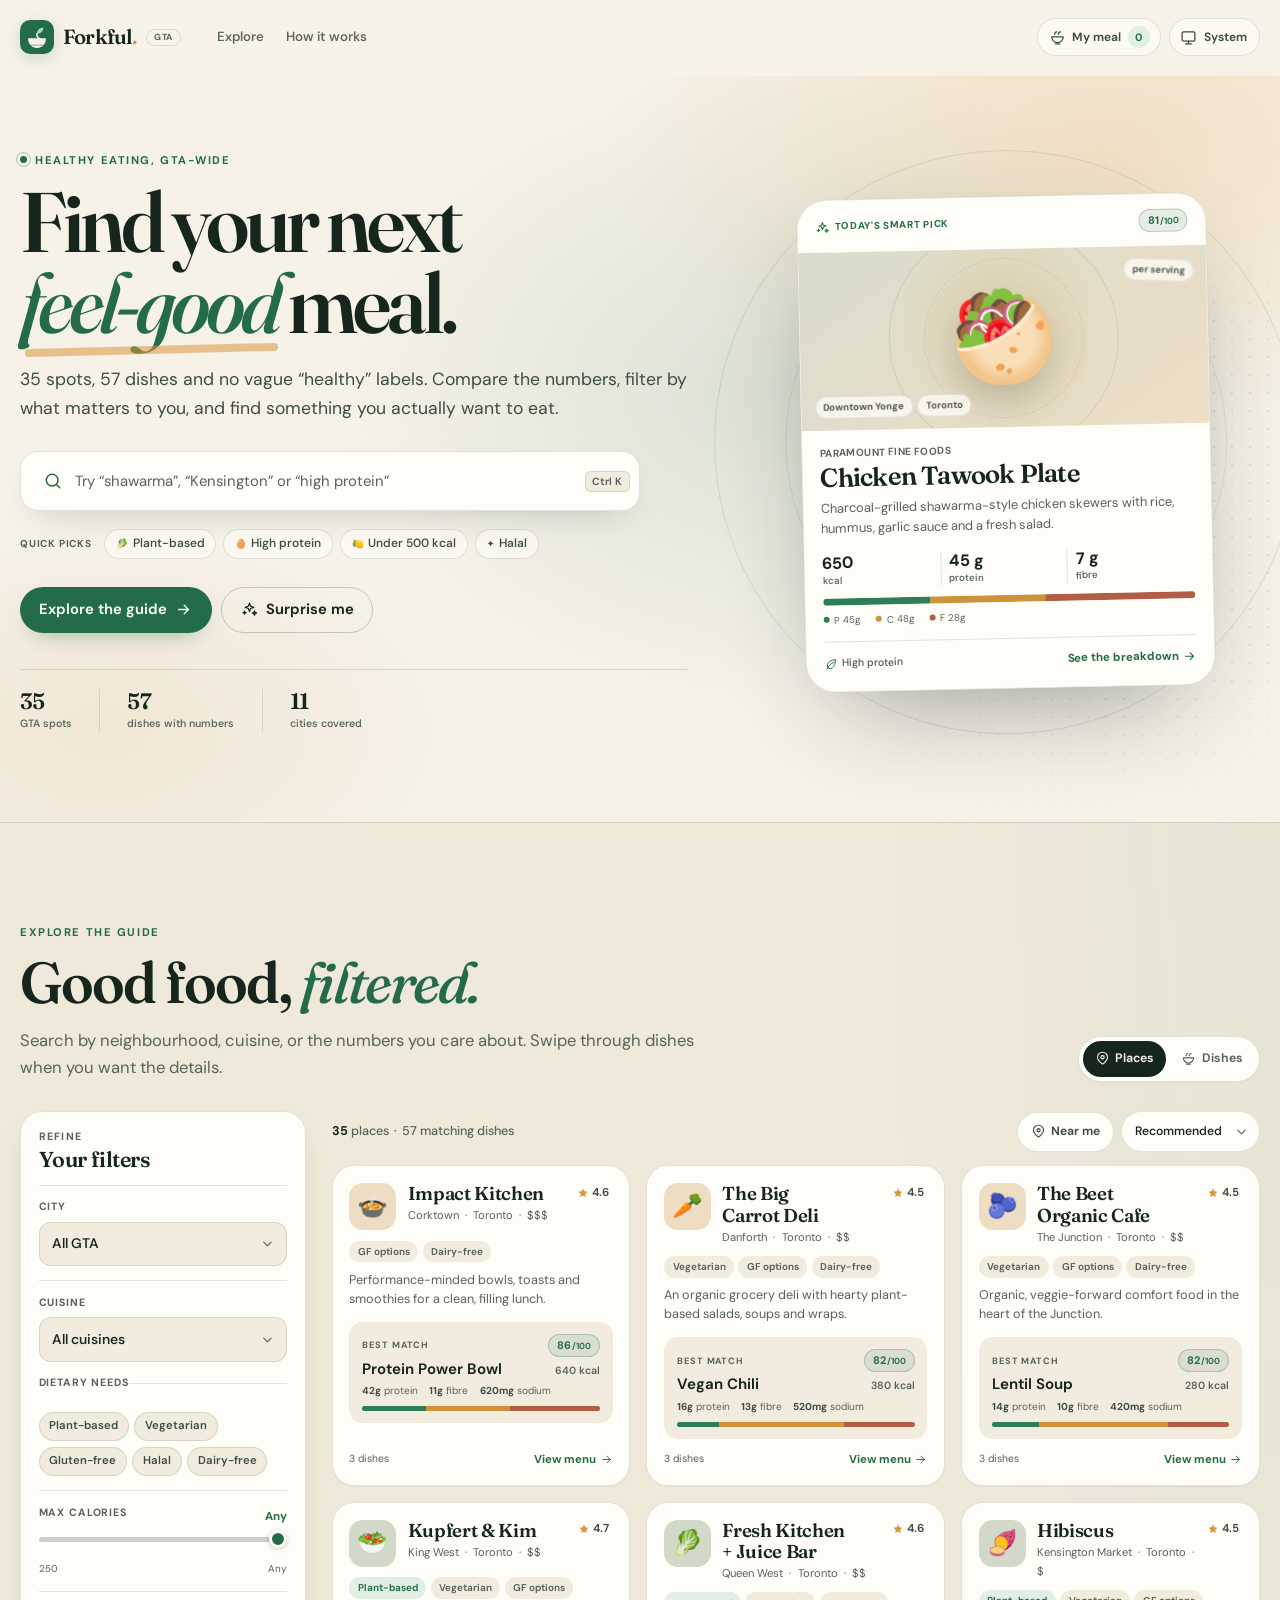
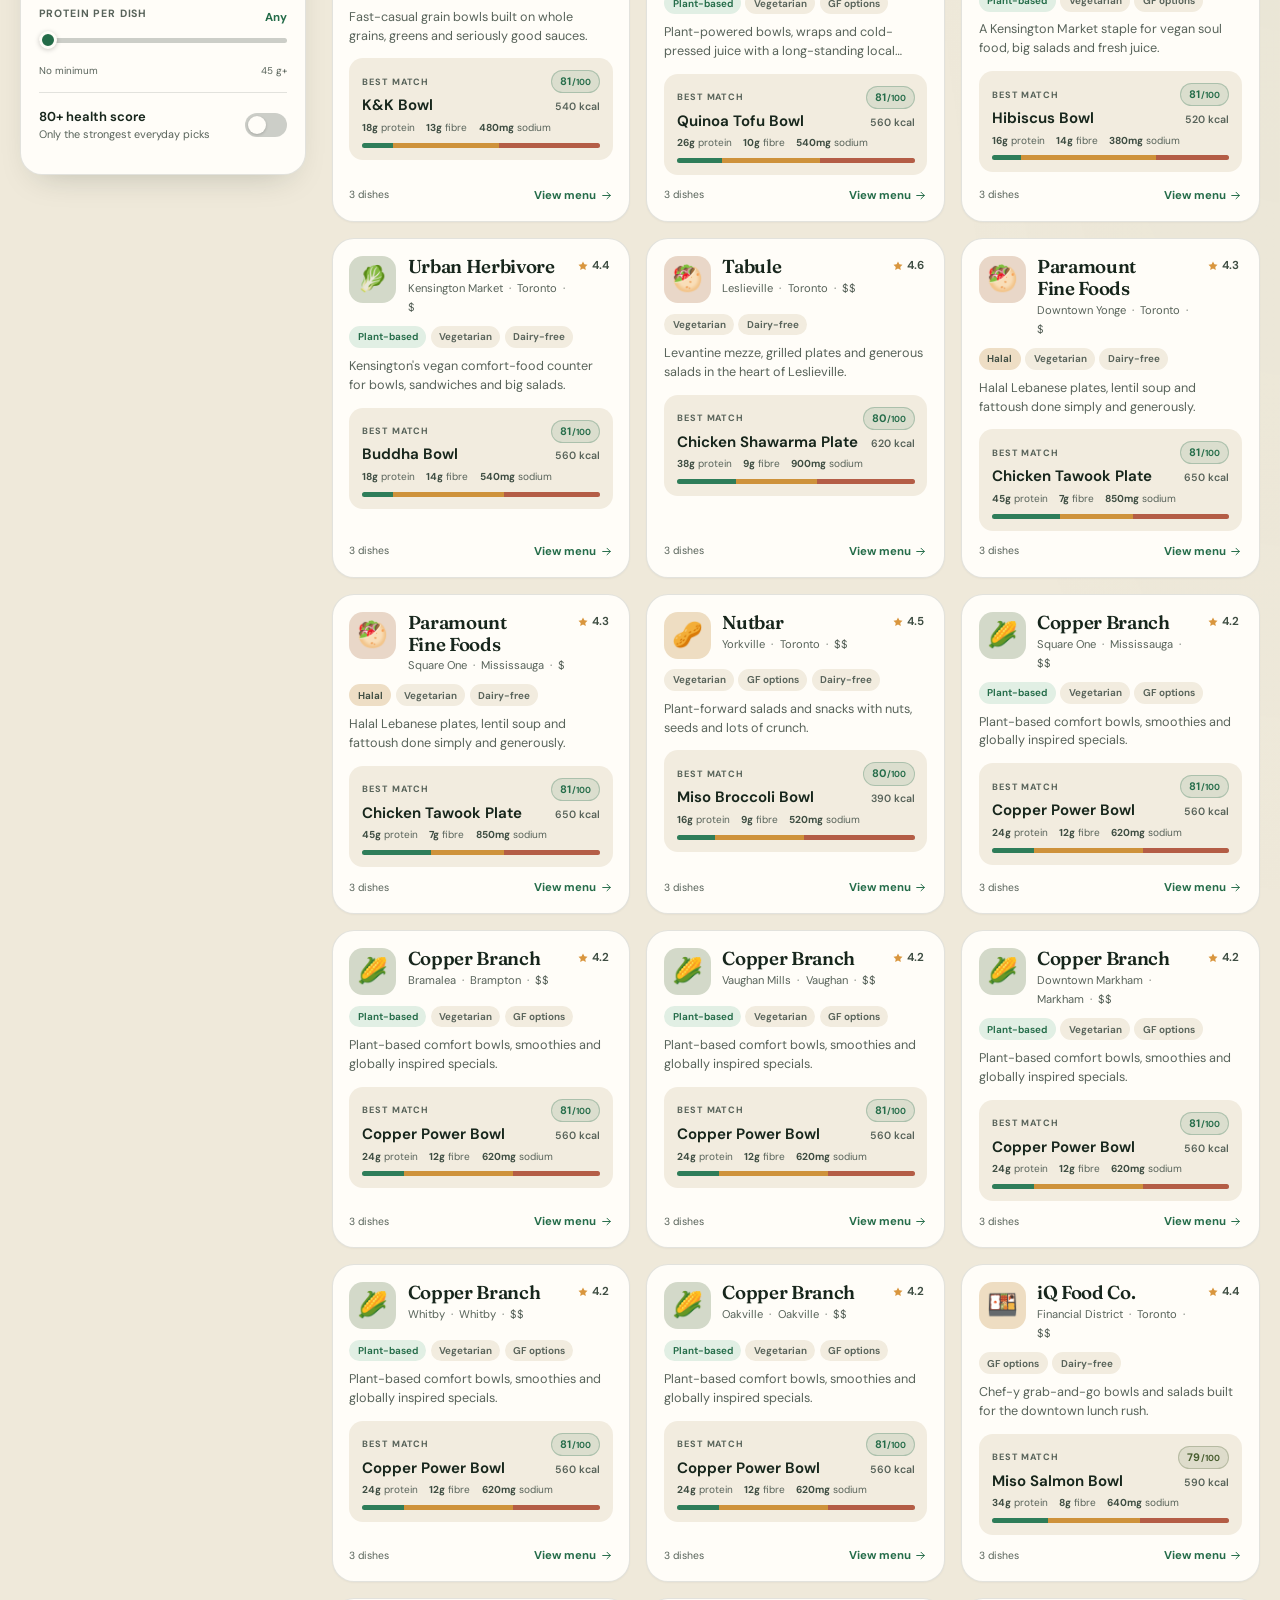
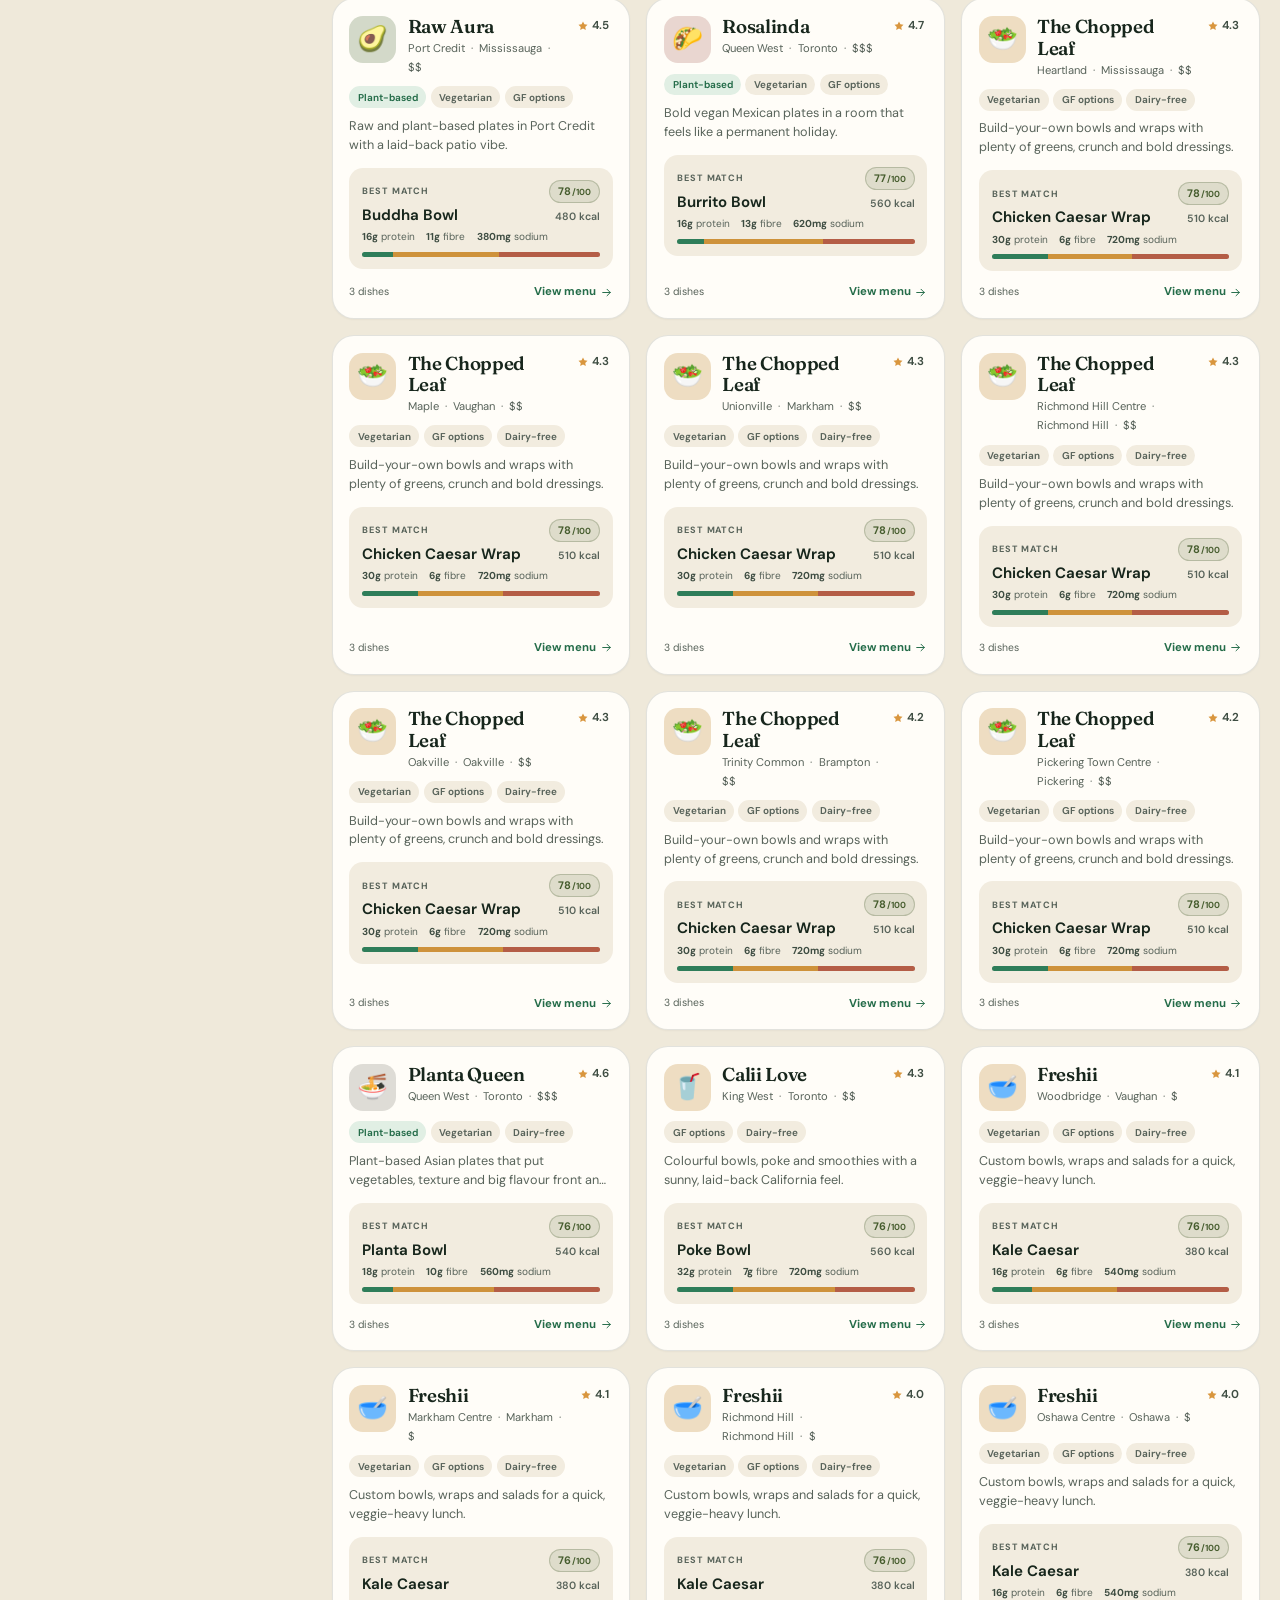
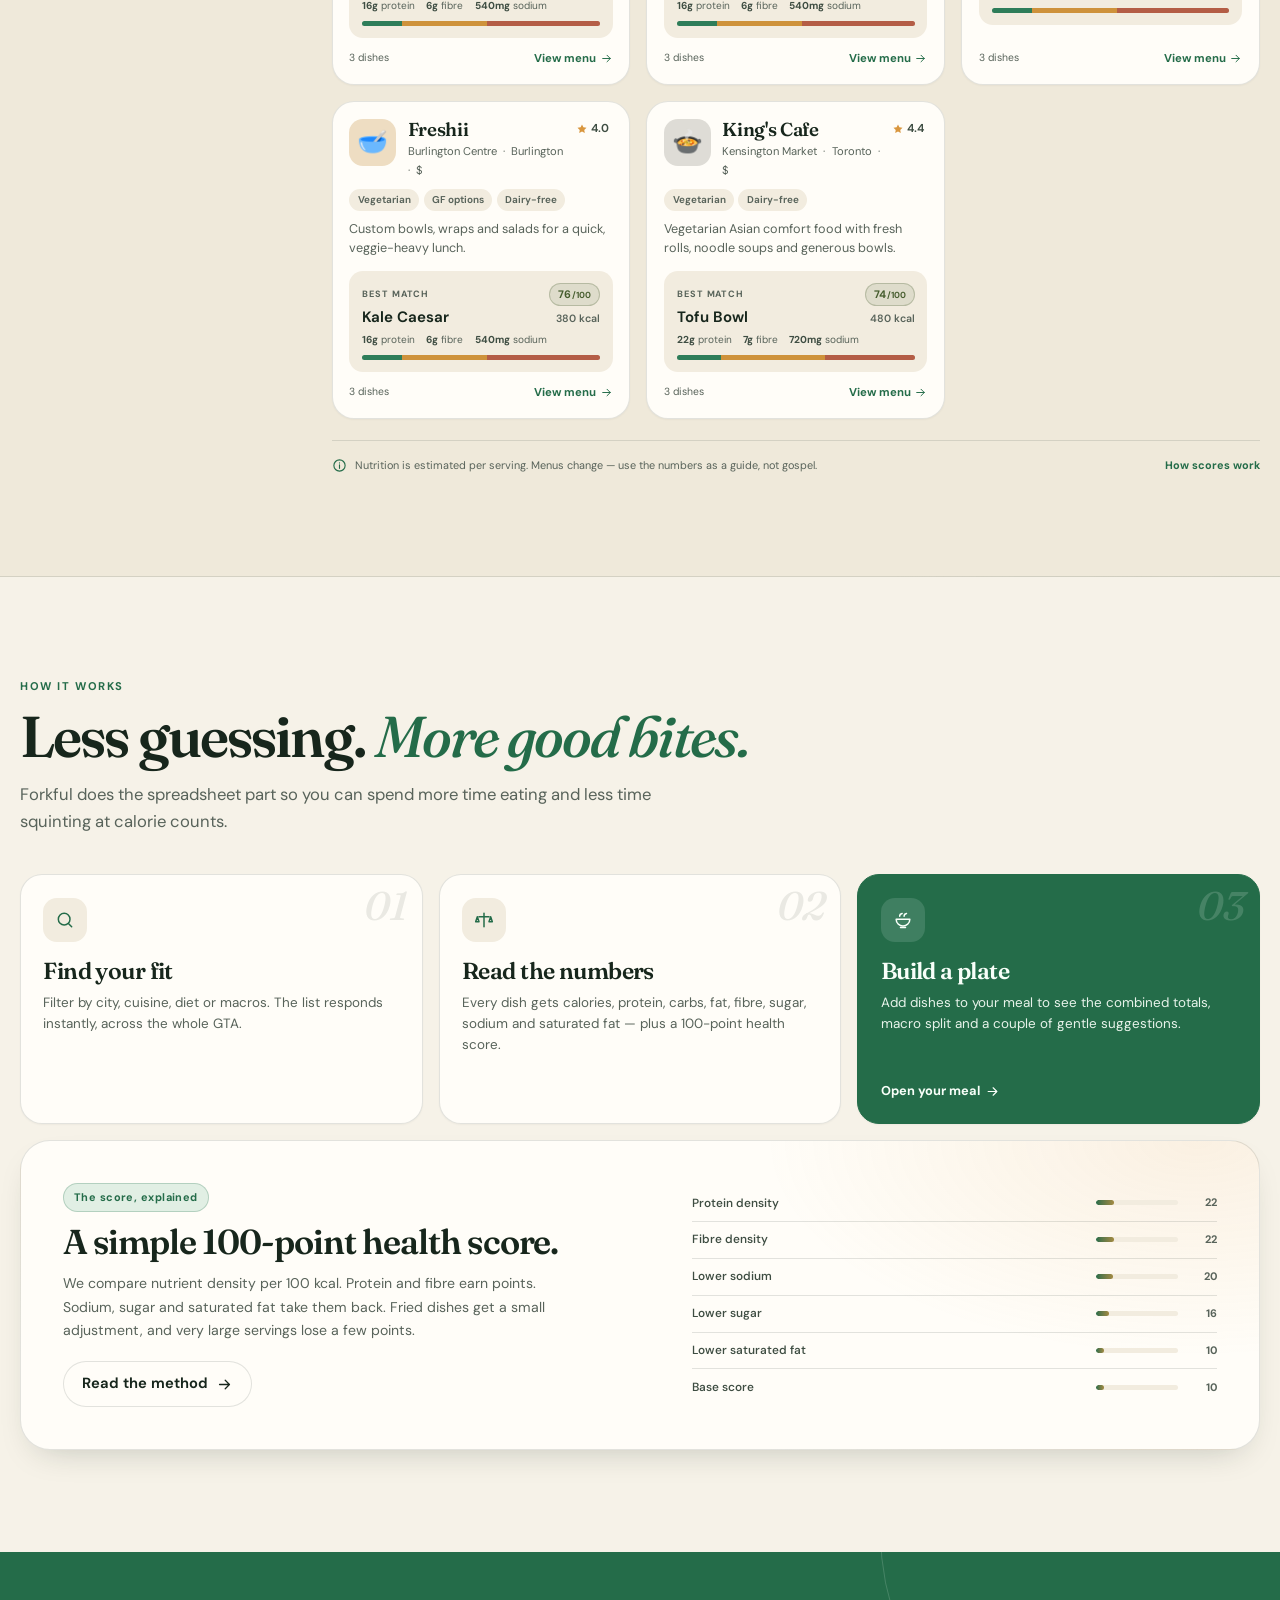
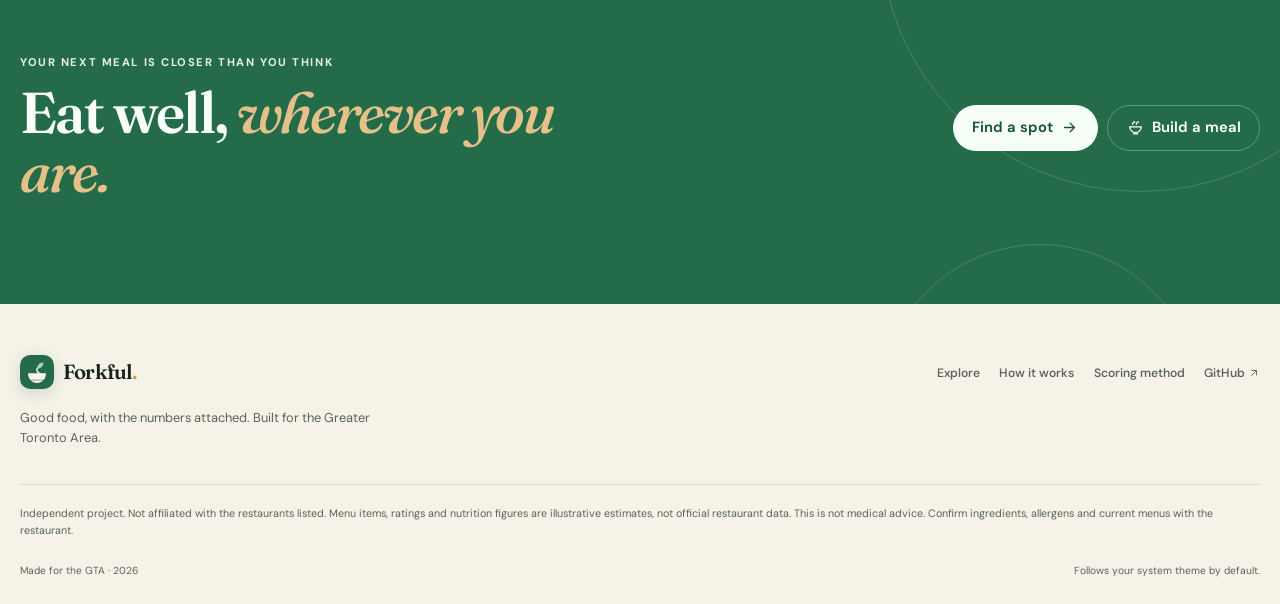
==== index.html @ b6a9d633 "Build Forkful, a GTA healthy food finder" ====
<!doctype html>
<html lang="en-CA" data-theme-pref="system">
  <head>
    <meta charset="utf-8" />
    <meta name="viewport" content="width=device-width, initial-scale=1, viewport-fit=cover" />
    <title>Forkful — Find healthy food across the GTA</title>
    <meta
      name="description"
      content="Forkful is a GTA-wide guide to healthier dishes and spots. Compare calories, protein, fibre, sodium and more, then build a better meal."
    />
    <meta name="color-scheme" content="light dark" />
    <meta name="theme-color" content="#f6f2e8" id="theme-color-meta" />
    <meta name="author" content="Jorge Quijano" />
    <meta property="og:title" content="Forkful — Find healthy food across the GTA" />
    <meta
      property="og:description"
      content="Compare the numbers behind 57 dishes at 35 GTA spots, filter by what matters, and build a better meal."
    />
    <meta property="og:type" content="website" />
    <meta property="og:locale" content="en_CA" />
    <meta property="og:site_name" content="Forkful" />
    <meta property="og:url" content="https://jorgequijano.github.io/food-finder/" />
    <meta property="og:image" content="https://jorgequijano.github.io/food-finder/assets/preview.png" />
    <meta property="og:image:width" content="1200" />
    <meta property="og:image:height" content="630" />
    <meta
      property="og:image:alt"
      content="Forkful, a GTA healthy food guide, showing a Hibiscus Bowl nutrition card."
    />
    <meta name="twitter:card" content="summary_large_image" />
    <meta name="twitter:title" content="Forkful — Find healthy food across the GTA" />
    <meta
      name="twitter:description"
      content="Compare the numbers behind 57 dishes at 35 GTA spots, filter by what matters, and build a better meal."
    />
    <meta name="twitter:image" content="https://jorgequijano.github.io/food-finder/assets/preview.png" />
    <link rel="canonical" href="https://jorgequijano.github.io/food-finder/" />
    <link rel="icon" href="assets/favicon.svg" type="image/svg+xml" />
    <link rel="stylesheet" href="css/styles.css" />
    <script>
      (function () {
        try {
          var stored = localStorage.getItem("forkful.theme");
          var pref = ["system", "light", "dark"].includes(stored) ? stored : "system";
          var dark = window.matchMedia("(prefers-color-scheme: dark)").matches;
          var theme = pref === "system" ? (dark ? "dark" : "light") : pref;
          document.documentElement.dataset.theme = theme;
          document.documentElement.dataset.themePref = pref;
          document.documentElement.style.colorScheme = theme;
          var meta = document.getElementById("theme-color-meta");
          if (meta) meta.setAttribute("content", theme === "dark" ? "#0d1410" : "#f6f2e8");
        } catch (error) {
          document.documentElement.dataset.theme = "light";
        }
      })();
    </script>
  </head>
  <body>
    <a class="skip-link" href="#explore">Skip to the food guide</a>

    <svg class="svg-sprite" aria-hidden="true" focusable="false" xmlns="http://www.w3.org/2000/svg">
      <symbol id="i-logo" viewBox="0 0 40 40">
        <rect width="40" height="40" rx="12" fill="currentColor" />
        <path d="M9.5 21.5h21c0 7-4.7 11.5-10.5 11.5S9.5 28.5 9.5 21.5Z" fill="#f7f4ec" />
        <path d="M19.8 16.2c.3-4.3 3.5-7.2 7.7-7.4.1 4.3-3.1 7.4-7.7 7.4Z" fill="#a9d6b8" />
        <path d="M19.8 16.2c-.2 2.6 1.3 4.8 3.8 5.7" fill="none" stroke="#f7f4ec" stroke-width="1.7" stroke-linecap="round" />
        <path d="M13 29.5h14" stroke="#1b3124" stroke-width="1.6" stroke-linecap="round" opacity=".35" />
      </symbol>
      <symbol id="i-search" viewBox="0 0 24 24">
        <circle cx="11" cy="11" r="7" />
        <path d="m20 20-3.6-3.6" />
      </symbol>
      <symbol id="i-x" viewBox="0 0 24 24">
        <path d="M6 6l12 12M18 6 6 18" />
      </symbol>
      <symbol id="i-plus" viewBox="0 0 24 24">
        <path d="M12 5v14M5 12h14" />
      </symbol>
      <symbol id="i-minus" viewBox="0 0 24 24">
        <path d="M5 12h14" />
      </symbol>
      <symbol id="i-check" viewBox="0 0 24 24">
        <path d="m5 12.5 4.2 4.2L19 6.5" />
      </symbol>
      <symbol id="i-star" viewBox="0 0 24 24">
        <path d="m12 2.9 2.8 5.7 6.2.9-4.5 4.4 1.1 6.2L12 17l-5.6 3.1 1.1-6.2L3 9.5l6.2-.9L12 2.9Z" fill="currentColor" stroke="none" />
      </symbol>
      <symbol id="i-pin" viewBox="0 0 24 24">
        <path d="M20 10c0 5.2-8 11-8 11S4 15.2 4 10a8 8 0 1 1 16 0Z" />
        <circle cx="12" cy="10" r="2.6" />
      </symbol>
      <symbol id="i-sliders" viewBox="0 0 24 24">
        <path d="M4 6h5M15 6h5M4 12h9M17 12h3M4 18h2M10 18h10" />
        <circle cx="12" cy="6" r="2.1" />
        <circle cx="14.5" cy="12" r="2.1" />
        <circle cx="7.5" cy="18" r="2.1" />
      </symbol>
      <symbol id="i-chevron" viewBox="0 0 24 24">
        <path d="m6 9 6 6 6-6" />
      </symbol>
      <symbol id="i-arrow-right" viewBox="0 0 24 24">
        <path d="M5 12h14M13 6l6 6-6 6" />
      </symbol>
      <symbol id="i-arrow-up-right" viewBox="0 0 24 24">
        <path d="M7 17 17 7M8 7h9v9" />
      </symbol>
      <symbol id="i-sparkles" viewBox="0 0 24 24">
        <path d="m12 3 1.6 4.4L18 9l-4.4 1.6L12 15l-1.6-4.4L6 9l4.4-1.6L12 3Z" />
        <path d="m19 14 .9 2.1L22 17l-2.1.9L19 20l-.9-2.1L16 17l2.1-.9L19 14Z" />
        <path d="m5 14.5.6 1.4 1.4.6-1.4.6L5 18.5l-.6-1.4-1.4-.6 1.4-.6.6-1.4Z" />
      </symbol>
      <symbol id="i-leaf" viewBox="0 0 24 24">
        <path d="M20 4C12 4 5 8.1 5 15c0 3 2 5 5 5 7 0 10-8 10-16Z" />
        <path d="M4.5 20.5C7 14.5 11.5 10.8 17 8.5" />
      </symbol>
      <symbol id="i-bowl" viewBox="0 0 24 24">
        <path d="M3.8 11h16.4a8.2 8.2 0 0 1-16.4 0Z" />
        <path d="M8 7.5c0-2 1.5-3.2 3-3.4M13.3 7.5c0-2 1.4-3.2 2.9-3.4" />
        <path d="M9 21h6" />
      </symbol>
      <symbol id="i-info" viewBox="0 0 24 24">
        <circle cx="12" cy="12" r="9" />
        <path d="M12 11v5.5M12 7.8h.01" />
      </symbol>
      <symbol id="i-sun" viewBox="0 0 24 24">
        <circle cx="12" cy="12" r="4" />
        <path d="M12 2v2M12 20v2M4.9 4.9l1.4 1.4M17.7 17.7l1.4 1.4M2 12h2M20 12h2M4.9 19.1l1.4-1.4M17.7 6.3l1.4-1.4" />
      </symbol>
      <symbol id="i-moon" viewBox="0 0 24 24">
        <path d="M20.4 14.8A8.5 8.5 0 0 1 9.2 3.6a8.5 8.5 0 1 0 11.2 11.2Z" />
      </symbol>
      <symbol id="i-monitor" viewBox="0 0 24 24">
        <rect x="3" y="4" width="18" height="13" rx="2" />
        <path d="M8 21h8M12 17v4" />
      </symbol>
      <symbol id="i-refresh" viewBox="0 0 24 24">
        <path d="M4 10a8 8 0 0 1 14-4l2 2M20 4v4h-4" />
        <path d="M20 14a8 8 0 0 1-14 4l-2-2M4 20v-4h4" />
      </symbol>
      <symbol id="i-flame" viewBox="0 0 24 24">
        <path d="M12 3c4 4 6 6.6 6 10a6 6 0 0 1-12 0c0-2 1-4 3-6 .3 2 1 3 2 3 0-3 .2-5 1-7Z" />
      </symbol>
      <symbol id="i-trash" viewBox="0 0 24 24">
        <path d="M4 7h16M10 11v5M14 11v5M6.5 7l.8 12h9.4l.8-12M9 7V4.5h6V7" />
      </symbol>
      <symbol id="i-scale" viewBox="0 0 24 24">
        <path d="M12 4v16M6 8h12M4 8l-2 6h4L4 8ZM20 8l-2 6h4l-2-6Z" />
      </symbol>
      <symbol id="i-utensils" viewBox="0 0 24 24">
        <path d="M7 3v7M4.5 3v4.5A2.5 2.5 0 0 0 7 10a2.5 2.5 0 0 0 2.5-2.5V3M7 10v11" />
        <path d="M16 3c-1.3 2-2 4.2-2 6.5 0 1.9 1 3 2.5 3H18V21M18 3v18" />
      </symbol>
      <symbol id="i-chevron-left" viewBox="0 0 24 24">
        <path d="m15 6-6 6 6 6" />
      </symbol>
      <symbol id="i-leaf-solid" viewBox="0 0 24 24">
        <path d="M20 4C12 4 5 8.1 5 15c0 3 2 5 5 5 7 0 10-8 10-16Z" fill="currentColor" stroke="none" />
      </symbol>
    </svg>

    <header class="site-header" id="top">
      <div class="container header-inner">
        <a class="brand" href="#top" aria-label="Forkful home">
          <svg class="brand-mark" aria-hidden="true"><use href="#i-logo"></use></svg>
          <span class="brand-name">Forkful<span class="brand-dot">.</span></span>
          <span class="brand-tag">GTA</span>
        </a>

        <nav class="site-nav" aria-label="Primary">
          <a href="#explore">Explore</a>
          <a href="#method">How it works</a>
        </nav>

        <div class="header-actions">
          <button class="meal-button" id="open-meal-top" type="button" aria-label="Open your meal">
            <svg class="icon" aria-hidden="true"><use href="#i-bowl"></use></svg>
            <span class="meal-button-text">My meal</span>
            <span class="count-pill" id="meal-count-top">0</span>
          </button>
          <button
            class="theme-button"
            id="theme-toggle"
            type="button"
            aria-label="Theme: System, follows your device"
            title="Theme: System"
          >
            <span class="theme-icon" aria-hidden="true">
              <svg class="icon"><use href="#i-monitor"></use></svg>
            </span>
            <span class="theme-label">System</span>
          </button>
        </div>
      </div>
    </header>

    <main>
      <section class="hero" aria-labelledby="hero-title">
        <div class="hero-wash" aria-hidden="true"></div>
        <div class="container hero-inner">
          <div class="hero-copy">
            <p class="eyebrow hero-eyebrow">
              <span class="pulse-dot" aria-hidden="true"></span>
              Healthy eating, GTA-wide
            </p>
            <h1 id="hero-title">Find your next <em>feel-good</em> meal.</h1>
            <p class="hero-lede">
              35 spots, 57 dishes and no vague “healthy” labels. Compare the numbers, filter by what
              matters to you, and find something you actually want to eat.
            </p>

            <form class="search-form" id="search-form" role="search">
              <button class="search-submit" type="submit" aria-label="Run search">
                <svg class="icon search-icon" aria-hidden="true"><use href="#i-search"></use></svg>
              </button>
              <label class="sr-only" for="search-input">Search dishes, restaurants, or neighbourhoods</label>
              <input
                id="search-input"
                type="search"
                placeholder="Try “shawarma”, “Kensington” or “high protein”"
                autocomplete="off"
                autocapitalize="off"
                spellcheck="false"
              />
              <kbd class="search-kbd" aria-hidden="true">⌘K</kbd>
              <button class="search-clear" id="search-clear" type="button" aria-label="Clear search" hidden>
                <svg class="icon" aria-hidden="true"><use href="#i-x"></use></svg>
              </button>
            </form>

            <div class="quick-row">
              <span class="quick-label">Quick picks</span>
              <div class="quick-filters" role="group" aria-label="Quick filters">
                <button class="quick-chip" type="button" data-quick="plant" aria-pressed="false">
                  <span aria-hidden="true">🥬</span> Plant-based
                </button>
                <button class="quick-chip" type="button" data-quick="protein" aria-pressed="false">
                  <span aria-hidden="true">🥚</span> High protein
                </button>
                <button class="quick-chip" type="button" data-quick="light" aria-pressed="false">
                  <span aria-hidden="true">🍋</span> Under 500 kcal
                </button>
                <button class="quick-chip" type="button" data-quick="halal" aria-pressed="false">
                  <span aria-hidden="true">✦</span> Halal
                </button>
              </div>
            </div>

            <div class="hero-cta-row">
              <button class="btn btn-primary" type="button" data-scroll-to="explore">
                Explore the guide
                <svg class="icon" aria-hidden="true"><use href="#i-arrow-right"></use></svg>
              </button>
              <button class="btn btn-ghost" id="surprise-button" type="button">
                <svg class="icon" aria-hidden="true"><use href="#i-sparkles"></use></svg>
                Surprise me
              </button>
            </div>

            <ul class="hero-stats">
              <li>
                <strong id="stat-places">35</strong>
                <span>GTA spots</span>
              </li>
              <li>
                <strong id="stat-dishes">57</strong>
                <span>dishes with numbers</span>
              </li>
              <li>
                <strong id="stat-cities">11</strong>
                <span>cities covered</span>
              </li>
            </ul>
          </div>

          <div class="hero-visual">
            <div class="hero-orbit" aria-hidden="true"></div>
            <div class="hero-card" id="hero-card" aria-live="polite">
              <div class="hero-card-skeleton" aria-hidden="true">
                <span></span><span></span><span></span><span></span>
              </div>
            </div>
          </div>
        </div>
      </section>

      <section class="explore section" id="explore" aria-labelledby="explore-title">
        <div class="container">
          <div class="section-heading explore-heading">
            <div>
              <p class="eyebrow">Explore the guide</p>
              <h2 id="explore-title">Good food, <em>filtered.</em></h2>
              <p class="section-lede">
                Search by neighbourhood, cuisine, or the numbers you care about. Swipe through dishes
                when you want the details.
              </p>
            </div>
            <div class="view-toggle" role="group" aria-label="Choose a view">
              <button class="view-btn is-active" type="button" data-view="places" aria-pressed="true">
                <svg class="icon" aria-hidden="true"><use href="#i-pin"></use></svg>
                Places
              </button>
              <button class="view-btn" type="button" data-view="dishes" aria-pressed="false">
                <svg class="icon" aria-hidden="true"><use href="#i-bowl"></use></svg>
                Dishes
              </button>
            </div>
          </div>

          <div class="explore-layout">
            <div class="filters-backdrop" id="filters-backdrop" hidden></div>

            <div class="filters" id="filters-panel" role="group" aria-label="Filters">
              <div class="filters-head">
                <div>
                  <p class="overline">Refine</p>
                  <h3>Your filters</h3>
                </div>
                <button class="icon-button" id="close-filters" type="button" aria-label="Close filters">
                  <svg class="icon" aria-hidden="true"><use href="#i-x"></use></svg>
                </button>
              </div>

              <div class="filter-group">
                <label for="city-filter">City</label>
                <div class="select-wrap">
                  <select id="city-filter"></select>
                  <svg class="icon select-chevron" aria-hidden="true"><use href="#i-chevron"></use></svg>
                </div>
              </div>

              <div class="filter-group">
                <label for="cuisine-filter">Cuisine</label>
                <div class="select-wrap">
                  <select id="cuisine-filter"></select>
                  <svg class="icon select-chevron" aria-hidden="true"><use href="#i-chevron"></use></svg>
                </div>
              </div>

              <fieldset class="filter-group">
                <legend>Dietary needs</legend>
                <div class="diet-filters" id="diet-filters"></div>
              </fieldset>

              <div class="filter-group">
                <div class="filter-label-row">
                  <label for="max-calories">Max calories</label>
                  <output id="max-calories-output" for="max-calories">Any</output>
                </div>
                <input type="range" id="max-calories" min="250" max="900" step="10" value="900" />
                <div class="range-hints"><span>250</span><span>Any</span></div>
              </div>

              <div class="filter-group">
                <div class="filter-label-row">
                  <label for="min-protein">Protein per dish</label>
                  <output id="min-protein-output" for="min-protein">Any</output>
                </div>
                <input type="range" id="min-protein" min="0" max="45" step="5" value="0" />
                <div class="range-hints"><span>No minimum</span><span>45 g+</span></div>
              </div>

              <div class="filter-group filter-group-last">
                <label class="switch-row">
                  <span class="switch-copy">
                    <strong>80+ health score</strong>
                    <small>Only the strongest everyday picks</small>
                  </span>
                  <input type="checkbox" id="high-score" />
                  <span class="switch" aria-hidden="true"></span>
                </label>
              </div>

              <button class="btn btn-primary filters-apply" id="apply-filters" type="button">
                Show results
              </button>
              <button class="text-button filters-reset" id="reset-filters" type="button">
                <svg class="icon" aria-hidden="true"><use href="#i-refresh"></use></svg>
                Reset filters
              </button>
            </div>

            <div class="results-panel">
              <div class="results-toolbar">
                <div class="results-meta">
                  <p class="results-count" id="results-count" aria-live="polite">Loading the good stuff…</p>
                  <button class="filter-trigger" id="open-filters" type="button" aria-expanded="false" aria-controls="filters-panel">
                    <svg class="icon" aria-hidden="true"><use href="#i-sliders"></use></svg>
                    <span class="filter-label-text">Filters</span>
                    <span class="filter-badge" id="filter-count" hidden>0</span>
                  </button>
                </div>
                <div class="results-controls">
                  <button class="control-button" id="near-me" type="button">
                    <svg class="icon" aria-hidden="true"><use href="#i-pin"></use></svg>
                    <span>Near me</span>
                  </button>
                  <div class="select-wrap sort-wrap">
                    <label class="sr-only" for="sort-select">Sort by</label>
                    <select id="sort-select">
                      <option value="recommended">Recommended</option>
                      <option value="healthiest">Healthiest first</option>
                      <option value="protein">Most protein</option>
                      <option value="calories">Lightest first</option>
                      <option value="rating">Top rated</option>
                      <option value="nearest">Nearest first</option>
                    </select>
                    <svg class="icon select-chevron" aria-hidden="true"><use href="#i-chevron"></use></svg>
                  </div>
                </div>
              </div>

              <div class="active-filters" id="active-filters" hidden></div>

              <div class="card-grid" id="results-grid"></div>

              <div class="empty-state" id="empty-state" hidden>
                <div class="empty-icon" aria-hidden="true">🥣</div>
                <h3>Nothing matches that combination.</h3>
                <p>Try widening the calorie range, choosing another city, or removing a dietary filter.</p>
                <button class="btn btn-primary" id="empty-reset" type="button">Start fresh</button>
              </div>

              <div class="results-note">
                <svg class="icon" aria-hidden="true"><use href="#i-info"></use></svg>
                <p>
                  Nutrition is estimated per serving. Menus change — use the numbers as a guide, not
                  gospel.
                </p>
                <button class="text-button" type="button" data-open-about>How scores work</button>
              </div>
            </div>
          </div>
        </div>
      </section>

      <section class="method section" id="method" aria-labelledby="method-title">
        <div class="container">
          <div class="method-intro">
            <p class="eyebrow">How it works</p>
            <h2 id="method-title">Less guessing. <em>More good bites.</em></h2>
            <p class="section-lede">
              Forkful does the spreadsheet part so you can spend more time eating and less time
              squinting at calorie counts.
            </p>
          </div>

          <div class="method-grid">
            <article class="method-card">
              <span class="method-number" data-number="01" aria-hidden="true"></span>
              <div class="method-icon">
                <svg class="icon" aria-hidden="true"><use href="#i-search"></use></svg>
              </div>
              <h3>Find your fit</h3>
              <p>
                Filter by city, cuisine, diet or macros. The list responds instantly, across the
                whole GTA.
              </p>
            </article>
            <article class="method-card">
              <span class="method-number" data-number="02" aria-hidden="true"></span>
              <div class="method-icon">
                <svg class="icon" aria-hidden="true"><use href="#i-scale"></use></svg>
              </div>
              <h3>Read the numbers</h3>
              <p>
                Every dish gets calories, protein, carbs, fat, fibre, sugar, sodium and saturated
                fat — plus a 100-point health score.
              </p>
            </article>
            <article class="method-card method-card-accent">
              <span class="method-number" data-number="03" aria-hidden="true"></span>
              <div class="method-icon">
                <svg class="icon" aria-hidden="true"><use href="#i-bowl"></use></svg>
              </div>
              <h3>Build a plate</h3>
              <p>
                Add dishes to your meal to see the combined totals, macro split and a couple of
                gentle suggestions.
              </p>
              <button class="text-button" type="button" data-open-meal>
                Open your meal
                <svg class="icon" aria-hidden="true"><use href="#i-arrow-right"></use></svg>
              </button>
            </article>
          </div>

          <div class="method-callout">
            <div class="method-callout-copy">
              <span class="pill">The score, explained</span>
              <h3>A simple 100-point health score.</h3>
              <p>
                We compare nutrient density per 100 kcal. Protein and fibre earn points. Sodium,
                sugar and saturated fat take them back. Fried dishes get a small adjustment, and very
                large servings lose a few points.
              </p>
              <button class="btn btn-secondary" type="button" data-open-about>
                Read the method
                <svg class="icon" aria-hidden="true"><use href="#i-arrow-right"></use></svg>
              </button>
            </div>
            <div class="score-factors" role="group" aria-label="Health score factors">
              <div class="score-factor">
                <span>Protein density</span>
                <div class="factor-bar"><span style="width: 22%"></span></div>
                <strong>22</strong>
              </div>
              <div class="score-factor">
                <span>Fibre density</span>
                <div class="factor-bar"><span style="width: 22%"></span></div>
                <strong>22</strong>
              </div>
              <div class="score-factor">
                <span>Lower sodium</span>
                <div class="factor-bar"><span style="width: 20%"></span></div>
                <strong>20</strong>
              </div>
              <div class="score-factor">
                <span>Lower sugar</span>
                <div class="factor-bar"><span style="width: 16%"></span></div>
                <strong>16</strong>
              </div>
              <div class="score-factor">
                <span>Lower saturated fat</span>
                <div class="factor-bar"><span style="width: 10%"></span></div>
                <strong>10</strong>
              </div>
              <div class="score-factor">
                <span>Base score</span>
                <div class="factor-bar"><span style="width: 10%"></span></div>
                <strong>10</strong>
              </div>
            </div>
          </div>
        </div>
      </section>

      <section class="closing section" aria-labelledby="closing-title">
        <div class="container closing-inner">
          <div>
            <p class="eyebrow">Your next meal is closer than you think</p>
            <h2 id="closing-title">Eat well, <em>wherever you are.</em></h2>
          </div>
          <div class="closing-actions">
            <button class="btn btn-primary" type="button" data-scroll-to="explore">
              Find a spot
              <svg class="icon" aria-hidden="true"><use href="#i-arrow-right"></use></svg>
            </button>
            <button class="btn btn-ghost" type="button" data-open-meal>
              <svg class="icon" aria-hidden="true"><use href="#i-bowl"></use></svg>
              Build a meal
            </button>
          </div>
        </div>
      </section>
    </main>

    <footer class="site-footer">
      <div class="container footer-inner">
        <div class="footer-brand">
          <a class="brand" href="#top" aria-label="Forkful home">
            <svg class="brand-mark" aria-hidden="true"><use href="#i-logo"></use></svg>
            <span class="brand-name">Forkful<span class="brand-dot">.</span></span>
          </a>
          <p>Good food, with the numbers attached. Built for the Greater Toronto Area.</p>
        </div>
        <nav class="footer-nav" aria-label="Footer">
          <a href="#explore">Explore</a>
          <a href="#method">How it works</a>
          <button class="footer-link" type="button" data-open-about>Scoring method</button>
          <a href="https://github.com/JorgeQuijano/food-finder" target="_blank" rel="noreferrer">
            GitHub
            <svg class="icon" aria-hidden="true"><use href="#i-arrow-up-right"></use></svg>
          </a>
        </nav>
        <p class="footer-fineprint">
          Independent project. Not affiliated with the restaurants listed. Menu items, ratings and
          nutrition figures are illustrative estimates, not official restaurant data. This is not
          medical advice. Confirm ingredients, allergens and current menus with the restaurant.
        </p>
        <div class="footer-bottom">
          <span>Made for the GTA · <span id="footer-year">2026</span></span>
          <span class="footer-theme">Follows your system theme by default.</span>
        </div>
      </div>
    </footer>

    <button class="meal-fab" id="open-meal-fab" type="button" hidden>
      <span class="meal-fab-icon">
        <svg class="icon" aria-hidden="true"><use href="#i-bowl"></use></svg>
      </span>
      <span class="meal-fab-copy">
        <strong>Your meal</strong>
        <small id="meal-fab-summary">0 items</small>
      </span>
      <svg class="icon meal-fab-arrow" aria-hidden="true"><use href="#i-arrow-right"></use></svg>
    </button>

    <dialog class="modal detail-modal" id="detail-dialog" aria-labelledby="detail-title">
      <div class="modal-shell" id="detail-content"></div>
    </dialog>

    <dialog class="modal meal-modal" id="meal-dialog" aria-labelledby="meal-title">
      <div class="modal-shell">
        <div class="modal-topbar">
          <div>
            <p class="overline">Your plate</p>
            <h2 id="meal-title">Build a better meal</h2>
          </div>
          <button class="modal-close" type="button" data-close-dialog aria-label="Close meal builder">
            <svg class="icon" aria-hidden="true"><use href="#i-x"></use></svg>
          </button>
        </div>
        <div class="meal-content" id="meal-content"></div>
      </div>
    </dialog>

    <dialog class="modal about-modal" id="about-dialog" aria-labelledby="about-title">
      <div class="modal-shell">
        <div class="modal-topbar">
          <div>
            <p class="overline">The fine print</p>
            <h2 id="about-title">How Forkful works</h2>
          </div>
          <button class="modal-close" type="button" data-close-dialog aria-label="Close explanation">
            <svg class="icon" aria-hidden="true"><use href="#i-x"></use></svg>
          </button>
        </div>
        <div class="modal-scroll about-content">
          <p class="about-lede">
            Forkful is a demo guide built to make comparing food a little less mysterious. Every dish
            gets a 100-point score based on the nutrition estimate for one serving.
          </p>

          <div class="score-explainer">
            <div class="score-explainer-row">
              <span>Protein density</span>
              <div class="factor-bar"><span style="width: 22%"></span></div>
              <strong>22 pts</strong>
            </div>
            <div class="score-explainer-row">
              <span>Fibre density</span>
              <div class="factor-bar"><span style="width: 22%"></span></div>
              <strong>22 pts</strong>
            </div>
            <div class="score-explainer-row">
              <span>Lower sodium</span>
              <div class="factor-bar"><span style="width: 20%"></span></div>
              <strong>20 pts</strong>
            </div>
            <div class="score-explainer-row">
              <span>Lower sugar</span>
              <div class="factor-bar"><span style="width: 16%"></span></div>
              <strong>16 pts</strong>
            </div>
            <div class="score-explainer-row">
              <span>Lower saturated fat</span>
              <div class="factor-bar"><span style="width: 10%"></span></div>
              <strong>10 pts</strong>
            </div>
            <div class="score-explainer-row">
              <span>Base score</span>
              <div class="factor-bar"><span style="width: 10%"></span></div>
              <strong>10 pts</strong>
            </div>
          </div>

          <h3>Why per 100 kcal?</h3>
          <p>
            It lets a small snack and a big bowl compete on the same terms. A dish earns the full
            protein score at 8 g of protein per 100 kcal and the full fibre score at 3 g per 100 kcal.
            Sodium is rewarded below 100 mg per 100 kcal, sugar below 1 g per 100 kcal, and saturated
            fat below 1.5 g per 100 kcal.
          </p>
          <p>
            Fried dishes lose 8 points. Very sweet items get a small extra deduction, and single
            servings over 700 kcal lose 3 points. Scores are rounded and capped between 0 and 100.
          </p>

          <h3>The bands</h3>
          <div class="band-list">
            <span class="band-pill band-excellent">80–100 · Excellent</span>
            <span class="band-pill band-strong">70–79 · Strong</span>
            <span class="band-pill band-balanced">60–69 · Balanced</span>
            <span class="band-pill band-treat">Under 60 · Treat</span>
          </div>

          <div class="callout">
            <svg class="icon" aria-hidden="true"><use href="#i-info"></use></svg>
            <div>
              <strong>These numbers are estimates.</strong>
              <p>
                Menus, portions and recipes change. This independent demo is not affiliated with or
                endorsed by the restaurants listed, and it is not medical advice. If you have
                allergies or a medical condition, confirm details directly with the restaurant and a
                qualified professional.
              </p>
            </div>
          </div>

          <p class="about-meta">Daily value references use a 2,000 kcal diet. Your needs may differ.</p>
        </div>
      </div>
    </dialog>

    <div class="sr-only" id="a11y-status" role="status" aria-live="polite"></div>

    <div class="toast" id="toast" role="status" aria-live="polite" hidden>
      <span class="toast-icon" aria-hidden="true">
        <svg class="icon"><use href="#i-check"></use></svg>
      </span>
      <span class="toast-message" id="toast-message"></span>
      <button class="toast-action" id="toast-action" type="button" hidden></button>
      <button class="toast-close" id="toast-close" type="button" aria-label="Dismiss notification">
        <svg class="icon" aria-hidden="true"><use href="#i-x"></use></svg>
      </button>
    </div>

    <noscript>
      <div class="noscript-note">Forkful needs JavaScript to filter dishes and build your meal.</div>
    </noscript>

    <script type="module" src="js/app.js"></script>
  </body>
</html>
---- css/styles.css ----
/* ==========================================================================
   Forkful — GTA healthy food finder
   Self-hosted fonts, a warm editorial look, and a full light/dark system.
   ========================================================================== */

@font-face {
  font-family: "DM Sans";
  src: url("../assets/fonts/dm-sans-latin.woff2") format("woff2");
  font-weight: 400 700;
  font-style: normal;
  font-display: swap;
  unicode-range: U+0000-00FF, U+0131, U+0152-0153, U+02BB-02BC, U+02C6, U+02DA, U+02DC,
    U+0304, U+0308, U+0329, U+2000-206F, U+20AC, U+2122, U+2191, U+2193, U+2212,
    U+2215, U+FEFF, U+FFFD;
}

@font-face {
  font-family: "Fraunces";
  src: url("../assets/fonts/fraunces-latin.woff2") format("woff2");
  font-weight: 500 700;
  font-style: normal;
  font-display: swap;
  unicode-range: U+0000-00FF, U+0131, U+0152-0153, U+02BB-02BC, U+02C6, U+02DA, U+02DC,
    U+0304, U+0308, U+0329, U+2000-206F, U+20AC, U+2122, U+2191, U+2193, U+2212,
    U+2215, U+FEFF, U+FFFD;
}

@font-face {
  font-family: "Fraunces";
  src: url("../assets/fonts/fraunces-italic-latin.woff2") format("woff2");
  font-weight: 500 700;
  font-style: italic;
  font-display: swap;
  unicode-range: U+0000-00FF, U+0131, U+0152-0153, U+02BB-02BC, U+02C6, U+02DA, U+02DC,
    U+0304, U+0308, U+0329, U+2000-206F, U+20AC, U+2122, U+2191, U+2193, U+2212,
    U+2215, U+FEFF, U+FFFD;
}

/* Monochrome fallback used only for food emoji when the OS has no emoji font.
   A color emoji font earlier in the stack always wins when available. */
@font-face {
  font-family: "Noto Emoji";
  src: url("../assets/fonts/noto-emoji-subset6.woff2") format("woff2");
  font-weight: 400 700;
  font-style: normal;
  font-display: swap;
  unicode-range: U+200d, U+2615, U+fe0f, U+1f32d-1f330, U+1f336, U+1f33d, U+1f344-1f37f,
    U+1f382, U+1f52a, U+1f7e9, U+1f7eb, U+1f942-1f944, U+1f950-1f96f, U+1f99e, U+1f9aa,
    U+1f9c0-1f9cb, U+1fad0-1fadc;
}

:root {
  --font-sans: "DM Sans", "Avenir Next", "Segoe UI", system-ui, -apple-system,
    "Apple Color Emoji", "Segoe UI Emoji", "Noto Color Emoji", "Noto Emoji", sans-serif;
  --font-display: "Fraunces", "Iowan Old Style", "Palatino Linotype", Georgia, serif;

  --bg: #f6f2e8;
  --bg-deep: #efe9da;
  --surface: #fffdf8;
  --surface-2: #f2ecdf;
  --surface-3: #e8e0d0;
  --ink: #17261c;
  --ink-soft: #3e4d42;
  --muted: #58635a;
  --line: rgba(23, 38, 28, 0.12);
  --line-strong: rgba(23, 38, 28, 0.22);
  --brand: #246c49;
  --brand-strong: #185437;
  --brand-soft: #e1efe4;
  --brand-contrast: #f8fff9;
  --accent: #d9963e;
  --accent-soft: #f7e7cd;
  --protein: #2e7d59;
  --carbs: #ce923b;
  --fat: #b45d46;
  --fiber: #708d3d;
  --sugar: #b96483;
  --sodium: #6c7fa2;
  --danger: #b64a3e;

  --shadow-sm: 0 1px 2px rgba(23, 38, 28, 0.04);
  --shadow-md: 0 14px 35px -18px rgba(23, 38, 28, 0.28);
  --shadow-lg: 0 32px 80px -30px rgba(23, 38, 28, 0.36);
  --shadow-xl: 0 40px 110px -40px rgba(23, 38, 28, 0.48);

  --radius-sm: 10px;
  --radius-md: 16px;
  --radius-lg: 22px;
  --radius-xl: 30px;

  color-scheme: light;
}

[data-theme="dark"] {
  --bg: #0d1410;
  --bg-deep: #101a14;
  --surface: #151f18;
  --surface-2: #1b2720;
  --surface-3: #223129;
  --ink: #f4f1e7;
  --ink-soft: #d2d8d1;
  --muted: #9eaa9f;
  --line: rgba(244, 241, 231, 0.1);
  --line-strong: rgba(244, 241, 231, 0.2);
  --brand: #8bcfaa;
  --brand-strong: #a8dfbd;
  --brand-soft: #1b3326;
  --brand-contrast: #0b1a11;
  --accent: #efb96b;
  --accent-soft: #352817;
  --protein: #72c79b;
  --carbs: #e4b86c;
  --fat: #e39379;
  --fiber: #a8c66e;
  --sugar: #dc97b0;
  --sodium: #a1b4d4;
  --danger: #e08073;

  --shadow-sm: 0 1px 2px rgba(0, 0, 0, 0.18);
  --shadow-md: 0 16px 40px -20px rgba(0, 0, 0, 0.6);
  --shadow-lg: 0 34px 90px -30px rgba(0, 0, 0, 0.75);
  --shadow-xl: 0 50px 120px -40px rgba(0, 0, 0, 0.9);

  color-scheme: dark;
}

/* --------------------------------------------------------------------------
   Base
   -------------------------------------------------------------------------- */

*,
*::before,
*::after {
  box-sizing: border-box;
}

html {
  -webkit-text-size-adjust: 100%;
  scroll-behavior: smooth;
}

body {
  margin: 0;
  font-family: var(--font-sans);
  font-size: 16px;
  line-height: 1.55;
  color: var(--ink);
  background: var(--bg);
  -webkit-font-smoothing: antialiased;
  text-rendering: optimizeLegibility;
  overflow-x: hidden;
}

body.filters-open,
body.modal-open,
body:has(dialog[open]) {
  overflow: hidden;
}

body.modal-open .meal-fab,
body.modal-open .toast {
  visibility: hidden;
}

h1,
h2,
h3,
h4,
p {
  margin: 0;
}

ul,
ol,
dl,
dd {
  margin: 0;
  padding: 0;
}

li {
  list-style: none;
}

fieldset {
  margin: 0;
  padding: 0;
  border: 0;
}

legend {
  padding: 0;
}

img,
svg {
  display: block;
}

button,
input,
select,
textarea {
  font: inherit;
  color: inherit;
}

button {
  cursor: pointer;
}

button:disabled {
  cursor: not-allowed;
  opacity: 0.45;
}

a {
  color: inherit;
  text-decoration: none;
}

input[type="search"]::-webkit-search-cancel-button,
input[type="search"]::-webkit-search-decoration {
  -webkit-appearance: none;
}

::selection {
  background: var(--brand);
  color: var(--brand-contrast);
}

:focus-visible {
  outline: 2px solid var(--brand);
  outline-offset: 3px;
}

[hidden] {
  display: none !important;
}

.container {
  width: min(100% - 2rem, 1240px);
  margin-inline: auto;
}

.section {
  padding-block: clamp(3.5rem, 8vw, 7rem);
  scroll-margin-top: 90px;
}

.sr-only {
  position: absolute !important;
  width: 1px !important;
  height: 1px !important;
  padding: 0 !important;
  margin: -1px !important;
  overflow: hidden !important;
  clip: rect(0, 0, 0, 0) !important;
  white-space: nowrap !important;
  border: 0 !important;
}

.skip-link {
  position: fixed;
  left: 1rem;
  top: -100px;
  z-index: 200;
  padding: 0.7rem 1rem;
  border-radius: 999px;
  background: var(--ink);
  color: var(--bg);
  font-weight: 700;
  transition: top 0.2s ease;
}

.skip-link:focus {
  top: 1rem;
}

.svg-sprite {
  position: absolute;
  width: 0;
  height: 0;
  overflow: hidden;
}

.icon {
  width: 1.1em;
  height: 1.1em;
  flex: none;
  fill: none;
  stroke: currentColor;
  stroke-width: 1.8;
  stroke-linecap: round;
  stroke-linejoin: round;
}

.overline {
  display: block;
  font-size: 0.66rem;
  font-weight: 700;
  letter-spacing: 0.12em;
  text-transform: uppercase;
  color: var(--muted);
}

.eyebrow {
  display: flex;
  align-items: center;
  gap: 0.5rem;
  margin-bottom: 0.85rem;
  font-size: 0.7rem;
  font-weight: 700;
  letter-spacing: 0.14em;
  line-height: 1.3;
  text-transform: uppercase;
  color: var(--brand);
}

h2 {
  font-family: var(--font-display);
  font-size: clamp(2.25rem, 4.5vw, 4rem);
  font-weight: 600;
  line-height: 1.03;
  letter-spacing: -0.035em;
}

h2 em {
  font-style: italic;
  font-weight: 500;
  color: var(--brand);
}

.section-lede {
  max-width: 62ch;
  margin-top: 0.9rem;
  color: var(--muted);
  font-size: clamp(0.94rem, 1.3vw, 1.06rem);
  line-height: 1.65;
}

/* --------------------------------------------------------------------------
   Buttons, chips and controls
   -------------------------------------------------------------------------- */

.btn {
  display: inline-flex;
  align-items: center;
  justify-content: center;
  gap: 0.5rem;
  min-height: 46px;
  padding: 0.7rem 1.15rem;
  border: 1px solid transparent;
  border-radius: 999px;
  font-size: 0.92rem;
  font-weight: 650;
  line-height: 1.2;
  white-space: nowrap;
  transition:
    transform 0.2s ease,
    background-color 0.2s ease,
    border-color 0.2s ease,
    color 0.2s ease,
    box-shadow 0.2s ease;
}

.btn:hover {
  transform: translateY(-1px);
}

.btn .icon {
  width: 17px;
  height: 17px;
}

.btn-primary {
  background: var(--brand);
  color: var(--brand-contrast);
  box-shadow: 0 10px 24px -14px color-mix(in srgb, var(--brand) 65%, transparent);
}

.btn-primary:hover {
  background: var(--brand-strong);
}

[data-theme="dark"] .btn-primary:hover {
  background: var(--brand-strong);
}

.btn-secondary {
  border-color: var(--line);
  background: var(--surface);
  color: var(--ink);
}

.btn-secondary:hover {
  border-color: var(--line-strong);
  background: var(--surface-2);
}

.btn-ghost {
  border-color: var(--line-strong);
  background: transparent;
  color: var(--ink);
}

.btn-ghost:hover {
  background: var(--surface-2);
}

.text-button {
  display: inline-flex;
  align-items: center;
  gap: 0.3rem;
  padding: 0;
  border: 0;
  background: none;
  color: var(--brand);
  font-size: 0.8rem;
  font-weight: 700;
  text-align: left;
  transition: color 0.2s ease, gap 0.2s ease;
}

.text-button:hover {
  color: var(--brand-strong);
  gap: 0.45rem;
  text-decoration: underline;
  text-underline-offset: 3px;
}

[data-theme="dark"] .text-button:hover {
  color: var(--brand-strong);
}

.text-button .icon {
  width: 15px;
  height: 15px;
}

.icon-button {
  display: grid;
  width: 40px;
  height: 40px;
  padding: 0;
  place-items: center;
  border: 1px solid var(--line);
  border-radius: 50%;
  background: var(--surface-2);
  color: var(--ink-soft);
  transition: background-color 0.2s ease, border-color 0.2s ease;
}

.icon-button:hover {
  border-color: var(--line-strong);
  background: var(--surface-3);
}

.icon-button .icon {
  width: 19px;
  height: 19px;
}

.count-pill {
  display: inline-grid;
  min-width: 22px;
  height: 22px;
  padding: 0 0.35rem;
  place-items: center;
  border-radius: 999px;
  background: var(--brand-soft);
  color: var(--brand);
  font-size: 0.67rem;
  font-weight: 700;
  line-height: 1;
}

.count-pill.has-items {
  background: var(--brand);
  color: var(--brand-contrast);
}

.pill {
  display: inline-flex;
  align-items: center;
  gap: 0.35rem;
  width: fit-content;
  padding: 0.32rem 0.65rem;
  border: 1px solid color-mix(in srgb, var(--brand) 24%, transparent);
  border-radius: 999px;
  background: var(--brand-soft);
  color: var(--brand);
  font-size: 0.68rem;
  font-weight: 700;
  letter-spacing: 0.04em;
}

.select-wrap {
  position: relative;
  min-width: 0;
}

.select-wrap select {
  width: 100%;
  min-height: 44px;
  padding: 0.65rem 2.3rem 0.65rem 0.8rem;
  appearance: none;
  border: 1px solid var(--line);
  border-radius: 12px;
  background: var(--surface-2);
  color: var(--ink);
  font-size: 0.87rem;
  font-weight: 550;
  cursor: pointer;
  transition: border-color 0.2s ease, background-color 0.2s ease;
}

.select-wrap select:hover {
  border-color: var(--line-strong);
}

.select-chevron {
  position: absolute;
  top: 50%;
  right: 0.8rem;
  width: 15px;
  height: 15px;
  pointer-events: none;
  color: var(--muted);
  transform: translateY(-50%);
}

/* --------------------------------------------------------------------------
   SVG chart bits
   -------------------------------------------------------------------------- */

.macro-bar {
  display: flex;
  width: 100%;
  height: 7px;
  overflow: hidden;
  border-radius: 999px;
  background: var(--line);
}

.macro-bar span {
  display: block;
  height: 100%;
}

.macro-protein {
  background: var(--protein);
}

.macro-carbs {
  background: var(--carbs);
}

.macro-fat {
  background: var(--fat);
}

.macro-key {
  display: flex;
  flex-wrap: wrap;
  gap: 0.4rem 0.9rem;
  color: var(--muted);
  font-size: 0.7rem;
}

.macro-key > span {
  display: inline-flex;
  align-items: center;
  gap: 0.32rem;
}

.macro-key strong {
  color: var(--ink-soft);
  font-weight: 650;
}

.macro-dot {
  width: 6px;
  height: 6px;
  border-radius: 50%;
  flex: none;
}

.macro-dot.protein {
  background: var(--protein);
}

.macro-dot.carbs {
  background: var(--carbs);
}

.macro-dot.fat {
  background: var(--fat);
}

.score-ring {
  --score-color: var(--brand);
  position: relative;
  display: grid;
  width: 50px;
  height: 50px;
  flex: none;
  place-items: center;
  border-radius: 50%;
}

.score-ring svg {
  position: absolute;
  inset: 0;
  width: 100%;
  height: 100%;
  transform: rotate(-90deg);
}

.score-ring circle {
  fill: none;
  stroke-width: 4;
}

.score-ring .ring-bg {
  stroke: var(--line);
}

.score-ring .ring-value {
  stroke: var(--score-color);
  stroke-linecap: round;
  transition: stroke-dashoffset 0.8s cubic-bezier(0.22, 1, 0.36, 1);
}

.score-ring .score-number {
  position: relative;
  font-size: 0.86rem;
  font-weight: 750;
  font-variant-numeric: tabular-nums;
  line-height: 1;
  color: var(--ink);
}

.score-ring.excellent {
  --score-color: var(--brand);
}

.score-ring.strong {
  --score-color: var(--fiber);
}

.score-ring.balanced {
  --score-color: var(--accent);
}

.score-ring.treat {
  --score-color: var(--fat);
}

.score-ring.is-large {
  width: 74px;
  height: 74px;
}

.score-ring.is-large .score-number {
  font-size: 1.15rem;
}

.score-pill {
  --score-color: var(--brand);
  display: inline-flex;
  align-items: baseline;
  gap: 1px;
  padding: 0.25rem 0.5rem;
  border: 1px solid color-mix(in srgb, var(--score-color) 26%, transparent);
  border-radius: 999px;
  background: color-mix(in srgb, var(--score-color) 11%, transparent);
  color: var(--score-color);
  font-size: 0.68rem;
  font-weight: 750;
  line-height: 1.2;
  white-space: nowrap;
}

.score-pill small {
  font-size: 0.55rem;
  font-weight: 650;
  opacity: 1;
}

.score-pill.excellent {
  --score-color: var(--brand);
}

.score-pill.strong {
  --score-color: color-mix(in srgb, var(--fiber) 52%, var(--ink));
}

.score-pill.balanced {
  --score-color: color-mix(in srgb, var(--accent) 76%, var(--ink));
}

.score-pill.treat {
  --score-color: color-mix(in srgb, var(--fat) 82%, var(--ink));
}

.macro-bar.is-large {
  height: 10px;
}

/* --------------------------------------------------------------------------
   Header
   -------------------------------------------------------------------------- */

.site-header {
  position: sticky;
  top: 0;
  z-index: 40;
  padding: 0.65rem 0;
  border-bottom: 1px solid transparent;
  background: color-mix(in srgb, var(--bg) 78%, transparent);
  backdrop-filter: blur(18px) saturate(140%);
  -webkit-backdrop-filter: blur(18px) saturate(140%);
  transition: border-color 0.2s ease, box-shadow 0.2s ease, background-color 0.2s ease;
}

.site-header.is-scrolled {
  border-color: var(--line);
  background: color-mix(in srgb, var(--bg) 90%, transparent);
  box-shadow: 0 8px 30px -24px rgba(0, 0, 0, 0.4);
}

.header-inner {
  display: flex;
  align-items: center;
  gap: 1.5rem;
  min-height: 54px;
}

.brand {
  display: inline-flex;
  align-items: center;
  gap: 0.55rem;
  flex: none;
}

.brand-mark {
  width: 34px;
  height: 34px;
  color: var(--brand);
  filter: drop-shadow(0 4px 8px color-mix(in srgb, var(--brand) 20%, transparent));
}

.brand-name {
  font-family: var(--font-display);
  font-size: 1.28rem;
  font-weight: 600;
  letter-spacing: -0.035em;
  line-height: 1;
}

.brand-dot {
  color: var(--accent);
}

.brand-tag {
  margin-left: 0.1rem;
  padding: 0.19rem 0.4rem;
  border: 1px solid var(--line);
  border-radius: 999px;
  color: var(--muted);
  font-size: 0.55rem;
  font-weight: 750;
  letter-spacing: 0.09em;
  line-height: 1;
  text-transform: uppercase;
}

.site-nav {
  display: flex;
  align-items: center;
  gap: 1.4rem;
  margin-left: 0.75rem;
}

.site-nav a {
  position: relative;
  color: var(--muted);
  font-size: 0.83rem;
  font-weight: 550;
  transition: color 0.2s ease;
}

.site-nav a::after {
  content: "";
  position: absolute;
  left: 0;
  right: 100%;
  bottom: -5px;
  height: 1.5px;
  background: var(--brand);
  transition: right 0.2s ease;
}

.site-nav a:hover {
  color: var(--ink);
}

.site-nav a:hover::after {
  right: 0;
}

.header-actions {
  display: flex;
  align-items: center;
  gap: 0.5rem;
  margin-left: auto;
}

.meal-button,
.theme-button {
  display: inline-flex;
  align-items: center;
  gap: 0.4rem;
  height: 38px;
  padding: 0 0.65rem;
  border: 1px solid var(--line);
  border-radius: 999px;
  background: color-mix(in srgb, var(--surface) 75%, transparent);
  color: var(--ink-soft);
  font-size: 0.75rem;
  font-weight: 650;
  transition: background-color 0.2s ease, border-color 0.2s ease, color 0.2s ease;
}

.meal-button:hover,
.theme-button:hover {
  border-color: var(--line-strong);
  background: var(--surface);
  color: var(--ink);
}

.meal-button .icon,
.theme-button .icon {
  width: 17px;
  height: 17px;
}

.theme-icon {
  display: grid;
  place-items: center;
}

.theme-label {
  min-width: 2.8rem;
  text-align: left;
}

/* --------------------------------------------------------------------------
   Hero
   -------------------------------------------------------------------------- */

.hero {
  position: relative;
  isolation: isolate;
  padding-block: clamp(2.7rem, 6vw, 5.6rem) clamp(3.2rem, 7vw, 6.4rem);
  overflow: hidden;
}

.hero-wash {
  position: absolute;
  inset: 0;
  z-index: -1;
  background:
    radial-gradient(
      55% 55% at 86% 10%,
      color-mix(in srgb, var(--accent) 21%, transparent),
      transparent 70%
    ),
    radial-gradient(
      50% 60% at 62% 42%,
      color-mix(in srgb, var(--brand) 13%, transparent),
      transparent 72%
    ),
    radial-gradient(
      40% 40% at 8% 88%,
      color-mix(in srgb, var(--carbs) 12%, transparent),
      transparent 70%
    );
}

.hero::after {
  content: "";
  position: absolute;
  z-index: -1;
  top: 10%;
  right: -14%;
  width: 55vw;
  height: 55vw;
  max-width: 780px;
  max-height: 780px;
  border-radius: 50%;
  background-image: radial-gradient(var(--line-strong) 1px, transparent 1px);
  background-size: 18px 18px;
  opacity: 0.4;
  mask-image: radial-gradient(circle, #000 0 40%, transparent 68%);
  -webkit-mask-image: radial-gradient(circle, #000 0 40%, transparent 68%);
  pointer-events: none;
}

.hero-inner {
  display: grid;
  grid-template-columns: minmax(0, 1.08fr) minmax(360px, 0.82fr);
  gap: clamp(2rem, 5vw, 5rem);
  align-items: center;
}

.hero-copy {
  position: relative;
  z-index: 1;
}

.hero-eyebrow {
  color: var(--brand);
}

.pulse-dot {
  position: relative;
  width: 7px;
  height: 7px;
  border-radius: 50%;
  background: var(--brand);
  flex: none;
}

.pulse-dot::after {
  content: "";
  position: absolute;
  inset: -4px;
  border: 1px solid var(--brand);
  border-radius: 50%;
  opacity: 0.35;
  animation: pulseRing 2.6s ease-out infinite;
}

.hero h1 {
  max-width: 10.5ch;
  font-family: var(--font-display);
  font-size: clamp(3rem, 6.6vw, 5.9rem);
  font-weight: 600;
  line-height: 0.96;
  letter-spacing: -0.047em;
  text-wrap: balance;
}

.hero h1 em {
  position: relative;
  font-style: italic;
  font-weight: 500;
  color: var(--brand);
  white-space: nowrap;
}

.hero h1 em::after {
  content: "";
  position: absolute;
  left: 2%;
  right: 0;
  bottom: 0.02em;
  height: 0.09em;
  border-radius: 999px;
  background: var(--accent);
  opacity: 0.55;
  transform: rotate(-1.45deg);
}

.hero-lede {
  max-width: 56ch;
  margin-top: 1.35rem;
  color: var(--ink-soft);
  font-size: clamp(0.98rem, 1.45vw, 1.1rem);
  line-height: 1.65;
}

.search-form {
  position: relative;
  display: flex;
  align-items: center;
  width: min(100%, 620px);
  min-height: 60px;
  margin-top: 1.8rem;
  padding: 0.35rem 0.55rem 0.35rem 1rem;
  border: 1px solid var(--line);
  border-radius: 18px;
  background: var(--surface);
  box-shadow: var(--shadow-md);
  transition: border-color 0.2s ease, box-shadow 0.2s ease;
}

.search-form:focus-within {
  border-color: color-mix(in srgb, var(--brand) 55%, var(--line));
  box-shadow:
    0 0 0 4px color-mix(in srgb, var(--brand) 12%, transparent),
    var(--shadow-md);
}

.search-submit {
  display: grid;
  width: 32px;
  height: 32px;
  margin-right: 0.35rem;
  padding: 0;
  flex: none;
  place-items: center;
  border: 0;
  border-radius: 50%;
  background: transparent;
  color: var(--brand);
  transition: background-color 0.2s ease;
}

.search-submit:hover {
  background: var(--surface-2);
}

.search-icon {
  width: 20px;
  height: 20px;
  color: var(--brand);
}

.search-form input {
  min-width: 0;
  flex: 1;
  padding: 0.6rem 0;
  border: 0;
  outline: 0;
  background: transparent;
  color: var(--ink);
  font-size: 0.93rem;
}

.search-form input::placeholder {
  color: var(--muted);
  opacity: 1;
}

.search-kbd {
  flex: none;
  padding: 0.16rem 0.42rem;
  border: 1px solid var(--line);
  border-radius: 6px;
  background: var(--surface-2);
  color: var(--muted);
  font-family: var(--font-sans);
  font-size: 0.65rem;
  font-weight: 650;
  line-height: 1.3;
}

.search-clear {
  display: grid;
  width: 32px;
  height: 32px;
  padding: 0;
  flex: none;
  place-items: center;
  border: 0;
  border-radius: 50%;
  background: var(--surface-2);
  color: var(--muted);
}

.search-clear:hover {
  background: var(--surface-3);
  color: var(--ink);
}

.search-clear .icon {
  width: 15px;
  height: 15px;
}

.search-form:has(.search-clear:not([hidden])) .search-kbd {
  display: none;
}

.quick-row {
  display: flex;
  align-items: flex-start;
  gap: 0.75rem;
  margin-top: 1.1rem;
}

.quick-label {
  padding-top: 0.42rem;
  color: var(--muted);
  font-size: 0.63rem;
  font-weight: 700;
  letter-spacing: 0.08em;
  text-transform: uppercase;
  flex: none;
}

.quick-filters {
  display: flex;
  flex-wrap: wrap;
  gap: 0.4rem;
}

.quick-chip {
  display: inline-flex;
  align-items: center;
  gap: 0.3rem;
  padding: 0.4rem 0.68rem;
  border: 1px solid var(--line);
  border-radius: 999px;
  background: color-mix(in srgb, var(--surface) 60%, transparent);
  color: var(--ink-soft);
  font-size: 0.75rem;
  font-weight: 550;
  line-height: 1.3;
  transition: background-color 0.2s ease, border-color 0.2s ease, color 0.2s ease;
}

.quick-chip:hover {
  border-color: var(--line-strong);
  background: var(--surface);
}

.quick-chip[aria-pressed="true"] {
  border-color: color-mix(in srgb, var(--brand) 45%, var(--line));
  background: var(--brand-soft);
  color: var(--brand);
}

.quick-chip span {
  font-size: 0.8em;
}

.hero-cta-row {
  display: flex;
  flex-wrap: wrap;
  gap: 0.6rem;
  margin-top: 1.7rem;
}

.hero-stats {
  display: flex;
  flex-wrap: wrap;
  gap: 0;
  margin-top: 2.3rem;
  padding-top: 1.2rem;
  border-top: 1px solid var(--line);
}

.hero-stats li {
  display: flex;
  flex-direction: column;
  gap: 0.1rem;
  padding-right: 1.7rem;
  margin-right: 1.7rem;
  border-right: 1px solid var(--line);
}

.hero-stats li:last-child {
  padding-right: 0;
  margin-right: 0;
  border-right: 0;
}

.hero-stats strong {
  font-family: var(--font-display);
  font-size: 1.4rem;
  font-weight: 600;
  letter-spacing: -0.03em;
  line-height: 1.1;
}

.hero-stats span {
  color: var(--muted);
  font-size: 0.66rem;
  font-weight: 550;
}

.hero-visual {
  position: relative;
  display: flex;
  justify-content: center;
  align-items: center;
  min-width: 0;
}

.hero-orbit {
  position: absolute;
  top: 50%;
  left: 50%;
  width: min(115%, 620px);
  aspect-ratio: 1;
  border: 1px solid color-mix(in srgb, var(--brand) 14%, transparent);
  border-radius: 50%;
  pointer-events: none;
  transform: translate(-50%, -50%);
}

.hero-orbit::before,
.hero-orbit::after {
  content: "";
  position: absolute;
  border-radius: 50%;
  border: 1px solid color-mix(in srgb, var(--brand) 11%, transparent);
}

.hero-orbit::before {
  inset: 12%;
}

.hero-orbit::after {
  inset: 26%;
  border-style: dashed;
  opacity: 0.7;
}

.hero-card {
  position: relative;
  z-index: 2;
  width: min(100%, 410px);
  overflow: hidden;
  border: 1px solid var(--line);
  border-radius: var(--radius-xl);
  background: var(--surface);
  box-shadow: var(--shadow-xl);
  transform: rotate(-1.2deg);
}

.pick-kicker-row {
  display: flex;
  align-items: center;
  justify-content: space-between;
  gap: 0.8rem;
  padding: 0.95rem 1.1rem 0.85rem;
}

.pick-kicker {
  display: inline-flex;
  align-items: center;
  gap: 0.34rem;
  color: var(--brand);
  font-size: 0.62rem;
  font-weight: 750;
  letter-spacing: 0.07em;
  line-height: 1.3;
  text-transform: uppercase;
}

.pick-kicker .icon {
  width: 14px;
  height: 14px;
}

.pick-media {
  position: relative;
  display: grid;
  min-height: 178px;
  place-items: center;
  overflow: hidden;
  background:
    radial-gradient(
      circle at 50% 44%,
      color-mix(in srgb, var(--accent) 35%, var(--brand-soft)),
      transparent 48%
    ),
    linear-gradient(
      145deg,
      color-mix(in srgb, var(--brand) 12%, var(--surface-2)),
      color-mix(in srgb, var(--accent) 16%, var(--surface-2))
    );
}

.pick-media::before,
.pick-media::after {
  content: "";
  position: absolute;
  border: 1px solid color-mix(in srgb, var(--ink) 9%, transparent);
  border-radius: 50%;
}

.pick-media::before {
  width: 230px;
  height: 230px;
}

.pick-media::after {
  width: 160px;
  height: 160px;
  border-style: dashed;
}

.pick-emoji {
  position: relative;
  z-index: 1;
  font-size: 5.4rem;
  line-height: 1;
  filter: drop-shadow(0 18px 18px rgba(23, 38, 28, 0.18));
  transform: rotate(4deg);
  animation: floatFood 6s ease-in-out infinite;
}

.pick-media-tags {
  position: absolute;
  left: 0.85rem;
  bottom: 0.75rem;
  z-index: 1;
  display: flex;
  flex-wrap: wrap;
  gap: 0.25rem;
}

.pick-media-tags span,
.pick-sticker {
  padding: 0.25rem 0.48rem;
  border: 1px solid color-mix(in srgb, var(--ink) 8%, transparent);
  border-radius: 999px;
  background: color-mix(in srgb, var(--surface) 76%, transparent);
  color: var(--ink-soft);
  font-size: 0.59rem;
  font-weight: 650;
  line-height: 1.3;
  backdrop-filter: blur(8px);
  -webkit-backdrop-filter: blur(8px);
}

.pick-sticker {
  position: absolute;
  right: 0.8rem;
  top: 0.8rem;
  z-index: 1;
  transform: rotate(3deg);
}

.pick-content {
  padding: 1rem 1.1rem 1.15rem;
}

.pick-place {
  color: var(--muted);
  font-size: 0.64rem;
  font-weight: 650;
  letter-spacing: 0.04em;
  line-height: 1.4;
  text-transform: uppercase;
}

.pick-name {
  margin-top: 0.18rem;
  font-family: var(--font-display);
  font-size: 1.62rem;
  font-weight: 600;
  line-height: 1.1;
  letter-spacing: -0.03em;
}

.pick-desc {
  display: -webkit-box;
  margin-top: 0.42rem;
  overflow: hidden;
  color: var(--muted);
  font-size: 0.81rem;
  line-height: 1.55;
  -webkit-box-orient: vertical;
  -webkit-line-clamp: 2;
}

.pick-macro-key {
  margin-top: 0.42rem;
  font-size: 0.61rem;
}

.pick-macros {
  display: grid;
  grid-template-columns: repeat(3, 1fr);
  gap: 0.5rem;
  margin: 0.95rem 0 0.7rem;
}

.pick-macros div {
  display: flex;
  flex-direction: column;
  gap: 0.02rem;
  padding-right: 0.4rem;
  border-right: 1px solid var(--line);
}

.pick-macros div:last-child {
  border-right: 0;
}

.pick-macros strong {
  font-size: 1.02rem;
  font-weight: 700;
  font-variant-numeric: tabular-nums;
  line-height: 1.1;
}

.pick-macros span {
  color: var(--muted);
  font-size: 0.61rem;
  font-weight: 550;
}

.pick-footer {
  display: flex;
  align-items: center;
  justify-content: space-between;
  gap: 0.6rem;
  margin-top: 0.85rem;
  padding-top: 0.8rem;
  border-top: 1px solid var(--line);
}

.pick-badge {
  display: inline-flex;
  align-items: center;
  gap: 0.3rem;
  color: var(--muted);
  font-size: 0.65rem;
  font-weight: 550;
}

.pick-badge .icon {
  width: 13px;
  height: 13px;
  color: var(--brand);
}

.pick-link {
  display: inline-flex;
  align-items: center;
  gap: 0.22rem;
  padding: 0;
  border: 0;
  background: none;
  color: var(--brand);
  font-size: 0.72rem;
  font-weight: 700;
  text-align: right;
  transition: gap 0.2s ease;
}

.pick-link:hover {
  gap: 0.38rem;
  text-decoration: underline;
  text-underline-offset: 3px;
}

.pick-link .icon {
  width: 14px;
  height: 14px;
}

.hero-sticker {
  position: absolute;
  right: max(-10px, -1.5vw);
  bottom: -1.15rem;
  z-index: 3;
  display: flex;
  align-items: center;
  gap: 0.5rem;
  padding: 0.65rem 0.8rem;
  border: 1px solid color-mix(in srgb, var(--brand-contrast) 14%, transparent);
  border-radius: 14px;
  background: var(--ink);
  color: var(--bg);
  font-size: 0.65rem;
  line-height: 1.25;
  box-shadow: var(--shadow-lg);
  transform: rotate(3deg);
}

.hero-sticker .icon {
  width: 21px;
  height: 21px;
  color: var(--accent);
}

.hero-sticker strong {
  font-weight: 700;
}

.hero-card-skeleton {
  display: flex;
  flex-direction: column;
  gap: 0.85rem;
  min-height: 450px;
  padding: 1.2rem;
}

.hero-card-skeleton span {
  display: block;
  height: 14px;
  border-radius: 8px;
  background: linear-gradient(90deg, var(--surface-2), var(--surface-3), var(--surface-2));
  background-size: 200% 100%;
  animation: shimmer 1.5s linear infinite;
}

.hero-card-skeleton span:nth-child(1) {
  width: 42%;
  height: 10px;
}

.hero-card-skeleton span:nth-child(2) {
  height: 180px;
  margin-top: 0.4rem;
  border-radius: 18px;
}

.hero-card-skeleton span:nth-child(3) {
  width: 70%;
  height: 24px;
}

.hero-card-skeleton span:nth-child(4) {
  width: 90%;
}

/* --------------------------------------------------------------------------
   Section headings
   -------------------------------------------------------------------------- */

.section-heading {
  display: flex;
  align-items: flex-end;
  justify-content: space-between;
  gap: 2rem;
  margin-bottom: 2rem;
}

.explore-heading {
  margin-bottom: 1.8rem;
}

.view-toggle {
  display: inline-flex;
  gap: 3px;
  padding: 4px;
  flex: none;
  border: 1px solid var(--line);
  border-radius: 999px;
  background: var(--surface);
  box-shadow: var(--shadow-sm);
}

.view-btn {
  display: inline-flex;
  align-items: center;
  gap: 0.35rem;
  min-height: 36px;
  padding: 0.4rem 0.75rem;
  border: 0;
  border-radius: 999px;
  background: none;
  color: var(--muted);
  font-size: 0.77rem;
  font-weight: 650;
  transition: background-color 0.2s ease, color 0.2s ease;
}

.view-btn .icon {
  width: 15px;
  height: 15px;
}

.view-btn.is-active {
  background: var(--ink);
  color: var(--bg);
}

/* --------------------------------------------------------------------------
   Explore / filters
   -------------------------------------------------------------------------- */

.explore {
  border-block: 1px solid var(--line);
  background:
    radial-gradient(
      45% 55% at 100% 0%,
      color-mix(in srgb, var(--brand) 4%, transparent),
      transparent 70%
    ),
    var(--bg-deep);
}

.explore-layout {
  display: grid;
  grid-template-columns: 286px minmax(0, 1fr);
  gap: 1.6rem;
  align-items: start;
}

.filters {
  position: sticky;
  top: 92px;
  max-height: calc(100dvh - 112px);
  padding: 1.1rem;
  overflow: auto;
  border: 1px solid var(--line);
  border-radius: var(--radius-lg);
  background: var(--surface);
  box-shadow: var(--shadow-md);
  scrollbar-width: thin;
}

.filters-head {
  display: flex;
  align-items: flex-start;
  justify-content: space-between;
  gap: 0.8rem;
  padding-bottom: 0.8rem;
}

.filters-head h3 {
  margin-top: 0.15rem;
  font-family: var(--font-display);
  font-size: 1.35rem;
  font-weight: 600;
  letter-spacing: -0.02em;
  line-height: 1.1;
}

.filters-head .icon-button {
  display: none;
}

.filter-group {
  padding: 0.9rem 0;
  border-top: 1px solid var(--line);
}

.filter-group > label:not(.switch-row),
.filter-group > legend,
.filter-label-row label {
  display: block;
  margin-bottom: 0.5rem;
  color: var(--muted);
  font-size: 0.66rem;
  font-weight: 700;
  letter-spacing: 0.08em;
  line-height: 1.3;
  text-transform: uppercase;
}

.filter-label-row {
  display: flex;
  align-items: center;
  justify-content: space-between;
  gap: 0.6rem;
}

.filter-label-row label {
  margin-bottom: 0.5rem;
}

.filter-label-row output {
  color: var(--brand);
  font-size: 0.72rem;
  font-weight: 750;
  font-variant-numeric: tabular-nums;
}

.diet-filters {
  display: flex;
  flex-wrap: wrap;
  gap: 0.35rem;
}

.diet-chip {
  padding: 0.38rem 0.6rem;
  border: 1px solid var(--line);
  border-radius: 999px;
  background: var(--surface-2);
  color: var(--ink-soft);
  font-size: 0.71rem;
  font-weight: 600;
  line-height: 1.3;
  transition: background-color 0.2s ease, border-color 0.2s ease, color 0.2s ease;
}

.diet-chip:hover {
  border-color: var(--line-strong);
  background: var(--surface-3);
}

.diet-chip[aria-pressed="true"] {
  border-color: var(--brand);
  background: var(--brand);
  color: var(--brand-contrast);
}

input[type="range"] {
  width: 100%;
  height: 24px;
  margin: 0;
  appearance: none;
  background: transparent;
  accent-color: var(--brand);
  cursor: pointer;
}

input[type="range"]::-webkit-slider-runnable-track {
  height: 5px;
  border-radius: 999px;
  background: var(--line-strong);
}

input[type="range"]::-webkit-slider-thumb {
  width: 18px;
  height: 18px;
  margin-top: -6.5px;
  appearance: none;
  border: 3px solid var(--surface);
  border-radius: 50%;
  background: var(--brand);
  box-shadow: 0 1px 5px rgba(0, 0, 0, 0.2);
}

input[type="range"]::-moz-range-track {
  height: 5px;
  border-radius: 999px;
  background: var(--line-strong);
}

input[type="range"]::-moz-range-thumb {
  width: 13px;
  height: 13px;
  border: 3px solid var(--surface);
  border-radius: 50%;
  background: var(--brand);
  box-shadow: 0 1px 5px rgba(0, 0, 0, 0.2);
}

.range-hints {
  display: flex;
  justify-content: space-between;
  margin-top: 0.15rem;
  color: var(--muted);
  font-size: 0.62rem;
}

.filter-group-last {
  border-bottom: 0;
}

.switch-row {
  position: relative;
  display: flex;
  align-items: center;
  justify-content: space-between;
  gap: 0.8rem;
  cursor: pointer;
}

.switch-copy {
  display: flex;
  flex-direction: column;
  gap: 0.12rem;
}

.switch-copy strong {
  color: var(--ink);
  font-size: 0.81rem;
  font-weight: 650;
  line-height: 1.35;
}

.switch-copy small {
  color: var(--muted);
  font-size: 0.68rem;
  line-height: 1.35;
}

.switch-row input {
  position: absolute;
  width: 1px;
  height: 1px;
  opacity: 0;
}

.switch {
  position: relative;
  display: inline-block;
  width: 42px;
  height: 24px;
  flex: none;
  border-radius: 999px;
  background: var(--line-strong);
  transition: background-color 0.2s ease;
}

.switch::after {
  content: "";
  position: absolute;
  top: 3px;
  left: 3px;
  width: 18px;
  height: 18px;
  border-radius: 50%;
  background: var(--surface);
  box-shadow: 0 1px 3px rgba(0, 0, 0, 0.2);
  transition: transform 0.2s ease, background-color 0.2s ease;
}

.switch-row input:checked + .switch {
  background: var(--brand);
}

.switch-row input:checked + .switch::after {
  background: var(--brand-contrast);
  transform: translateX(18px);
}

.switch-row input:focus-visible + .switch {
  outline: 2px solid var(--brand);
  outline-offset: 3px;
}

.filters-apply,
.filters-reset {
  display: none;
}

.filters-backdrop {
  display: none;
}

/* Results panel */

.results-panel {
  min-width: 0;
}

.results-toolbar {
  display: flex;
  flex-wrap: wrap;
  align-items: center;
  justify-content: space-between;
  gap: 0.6rem 0.8rem;
  min-height: 42px;
  margin-bottom: 0.8rem;
}

.results-meta {
  display: flex;
  flex-wrap: wrap;
  align-items: center;
  gap: 0.7rem;
  min-width: 0;
}

.results-count {
  color: var(--muted);
  font-size: 0.79rem;
  font-weight: 500;
  line-height: 1.45;
}

.results-count strong {
  color: var(--ink);
  font-weight: 700;
}

.results-sep {
  margin: 0 0.15rem;
  opacity: 1;
}

.results-controls {
  display: flex;
  align-items: center;
  gap: 0.45rem;
  margin-left: auto;
}

.control-button {
  display: inline-flex;
  align-items: center;
  gap: 0.35rem;
  height: 40px;
  padding: 0 0.8rem;
  border: 1px solid var(--line);
  border-radius: 999px;
  background: var(--surface);
  color: var(--ink-soft);
  font-size: 0.76rem;
  font-weight: 650;
  white-space: nowrap;
  transition: background-color 0.2s ease, border-color 0.2s ease, color 0.2s ease;
}

.control-button:hover {
  border-color: var(--line-strong);
  background: var(--surface-2);
}

.control-button.is-active {
  border-color: color-mix(in srgb, var(--brand) 40%, var(--line));
  background: var(--brand-soft);
  color: var(--brand);
}

.control-button .icon {
  width: 15px;
  height: 15px;
}

.control-button.is-loading .icon {
  animation: pulse 1s ease-in-out infinite;
}

.sort-wrap {
  flex: none;
}

.sort-wrap select {
  width: auto;
  min-width: 134px;
  min-height: 40px;
  border-radius: 999px;
  background: var(--surface);
  font-size: 0.76rem;
}

.sort-wrap .select-chevron {
  right: 0.7rem;
}

.filter-trigger {
  display: none;
  align-items: center;
  gap: 0.35rem;
  height: 38px;
  padding: 0 0.75rem;
  border: 1px solid var(--line);
  border-radius: 999px;
  background: var(--surface);
  color: var(--ink-soft);
  font-size: 0.76rem;
  font-weight: 650;
}

.filter-trigger .icon {
  width: 15px;
  height: 15px;
}

.filter-badge {
  display: inline-grid;
  min-width: 18px;
  height: 18px;
  padding: 0 0.25rem;
  place-items: center;
  border-radius: 999px;
  background: var(--brand);
  color: var(--brand-contrast);
  font-size: 0.58rem;
  font-weight: 750;
  line-height: 1;
}

.active-filters {
  display: flex;
  flex-wrap: wrap;
  align-items: center;
  gap: 0.38rem;
  margin-bottom: 0.85rem;
}

.active-chip {
  display: inline-flex;
  align-items: center;
  gap: 0.28rem;
  padding: 0.28rem 0.3rem 0.28rem 0.55rem;
  border: 1px solid var(--line);
  border-radius: 999px;
  background: var(--surface);
  color: var(--ink-soft);
  font-size: 0.67rem;
  font-weight: 600;
  line-height: 1.3;
}

.active-chip button {
  display: grid;
  width: 18px;
  height: 18px;
  padding: 0;
  place-items: center;
  border: 0;
  border-radius: 50%;
  background: var(--surface-2);
  color: var(--muted);
}

.active-chip button:hover {
  background: var(--surface-3);
  color: var(--ink);
}

.active-chip button .icon {
  width: 11px;
  height: 11px;
}

.clear-filters {
  padding: 0.25rem 0.2rem;
  border: 0;
  background: none;
  color: var(--brand);
  font-size: 0.67rem;
  font-weight: 700;
  text-decoration: underline;
  text-underline-offset: 3px;
}

/* --------------------------------------------------------------------------
   Cards
   -------------------------------------------------------------------------- */

.card-grid {
  display: grid;
  grid-template-columns: repeat(auto-fill, minmax(min(100%, 296px), 1fr));
  gap: 1rem;
}

.place-card,
.dish-card {
  position: relative;
  display: flex;
  min-width: 0;
  flex-direction: column;
  padding: 1.05rem;
  border: 1px solid var(--line);
  border-radius: var(--radius-lg);
  background: var(--surface);
  box-shadow: var(--shadow-sm);
  transition:
    transform 0.25s ease,
    border-color 0.25s ease,
    box-shadow 0.25s ease;
  animation: cardIn 0.4s ease backwards;
  animation-delay: min(calc(var(--i, 0) * 30ms), 240ms);
}

.place-card:hover,
.dish-card:hover {
  border-color: color-mix(in srgb, var(--brand) 22%, var(--line));
  box-shadow: var(--shadow-md);
  transform: translateY(-2px);
}

.place-card-top,
.dish-card-top {
  display: flex;
  align-items: flex-start;
  gap: 0.7rem;
}

.emoji-tile {
  display: grid;
  width: 47px;
  height: 47px;
  flex: none;
  place-items: center;
  border-radius: 14px;
  background: var(--brand-soft);
  font-size: 1.55rem;
  line-height: 1;
}

.tile-plant-based {
  background: color-mix(in srgb, var(--brand) 15%, var(--surface-2));
}

.tile-bowls-salads {
  background: color-mix(in srgb, var(--accent) 18%, var(--surface-2));
}

.tile-middle-eastern {
  background: color-mix(in srgb, var(--fat) 15%, var(--surface-2));
}

.tile-asian {
  background: color-mix(in srgb, var(--sodium) 15%, var(--surface-2));
}

.tile-mexican {
  background: color-mix(in srgb, var(--sugar) 16%, var(--surface-2));
}

.place-title-wrap,
.dish-title-wrap {
  min-width: 0;
  flex: 1;
}

.place-name,
.dish-name {
  font-family: var(--font-display);
  font-size: 1.17rem;
  font-weight: 600;
  line-height: 1.16;
  letter-spacing: -0.018em;
  text-wrap: balance;
}

.card-title-btn {
  padding: 0;
  border: 0;
  background: none;
  color: inherit;
  font: inherit;
  letter-spacing: inherit;
  line-height: inherit;
  text-align: left;
}

.card-title-btn:hover {
  color: var(--brand);
  text-decoration: underline;
  text-decoration-thickness: 1px;
  text-underline-offset: 3px;
}

.place-meta {
  display: flex;
  flex-wrap: wrap;
  align-items: center;
  gap: 0.22rem 0.38rem;
  margin-top: 0.2rem;
  color: var(--muted);
  font-size: 0.7rem;
  line-height: 1.4;
}

.place-meta .dot {
  opacity: 1;
}

.place-meta .distance {
  display: inline-flex;
  align-items: center;
  gap: 0.16rem;
  color: var(--brand);
  font-weight: 600;
}

.place-meta .distance .icon {
  width: 11px;
  height: 11px;
}

.place-rating {
  display: inline-flex;
  align-items: center;
  gap: 0.2rem;
  flex: none;
  margin-top: 0.05rem;
  color: var(--ink-soft);
  font-size: 0.72rem;
  font-weight: 650;
  font-variant-numeric: tabular-nums;
}

.place-rating .icon {
  width: 12px;
  height: 12px;
  color: var(--accent);
  fill: currentColor;
}

.tag-row {
  display: flex;
  flex-wrap: wrap;
  gap: 0.28rem;
  margin-top: 0.65rem;
}

.tag {
  display: inline-flex;
  align-items: center;
  gap: 0.2rem;
  padding: 0.2rem 0.46rem;
  border: 1px solid transparent;
  border-radius: 999px;
  background: var(--surface-2);
  color: var(--muted);
  font-size: 0.62rem;
  font-weight: 650;
  line-height: 1.35;
  white-space: nowrap;
}

.tag-plant {
  background: var(--brand-soft);
  color: var(--brand);
}

.tag-high-protein {
  background: color-mix(in srgb, var(--protein) 12%, var(--surface-2));
  color: var(--ink-soft);
}

.tag-high-fiber {
  background: color-mix(in srgb, var(--fiber) 14%, var(--surface-2));
  color: var(--ink-soft);
}

.tag-halal {
  background: color-mix(in srgb, var(--accent) 16%, var(--surface-2));
  color: var(--ink-soft);
}

.place-blurb {
  display: -webkit-box;
  margin-top: 0.55rem;
  overflow: hidden;
  color: var(--muted);
  font-size: 0.79rem;
  line-height: 1.5;
  -webkit-box-orient: vertical;
  -webkit-line-clamp: 2;
}

.best-dish {
  margin-top: 0.8rem;
  padding: 0.75rem 0.8rem;
  border-radius: 14px;
  background: var(--surface-2);
}

.best-dish-head {
  display: flex;
  align-items: center;
  justify-content: space-between;
  gap: 0.5rem;
  margin-bottom: 0.18rem;
}

.best-dish .overline {
  font-size: 0.57rem;
  letter-spacing: 0.1em;
}

.best-dish-name {
  font-size: 0.94rem;
  font-weight: 650;
  line-height: 1.3;
}

.best-dish-main {
  display: flex;
  align-items: baseline;
  justify-content: space-between;
  gap: 0.5rem;
}

.best-dish-cals {
  flex: none;
  color: var(--muted);
  font-size: 0.66rem;
  font-weight: 600;
  font-variant-numeric: tabular-nums;
}

.mini-stats {
  display: flex;
  flex-wrap: wrap;
  gap: 0.3rem 0.7rem;
  margin-top: 0.32rem;
  color: var(--muted);
  font-size: 0.63rem;
  line-height: 1.4;
}

.mini-stats strong {
  color: var(--ink-soft);
  font-weight: 700;
  font-variant-numeric: tabular-nums;
}

.best-dish .macro-bar {
  height: 5px;
  margin-top: 0.48rem;
}

.place-card-footer {
  display: flex;
  align-items: center;
  justify-content: space-between;
  gap: 0.7rem;
  margin-top: auto;
  padding-top: 0.75rem;
}

.dish-count {
  color: var(--muted);
  font-size: 0.65rem;
  line-height: 1.4;
}

.card-link {
  display: inline-flex;
  align-items: center;
  gap: 0.2rem;
  flex: none;
  padding: 0;
  border: 0;
  background: none;
  color: var(--brand);
  font-size: 0.71rem;
  font-weight: 700;
  white-space: nowrap;
  transition: gap 0.2s ease;
}

.card-link:hover {
  gap: 0.35rem;
  text-decoration: underline;
  text-underline-offset: 3px;
}

.card-link .icon {
  width: 13px;
  height: 13px;
}

/* Dish cards */

.dish-place {
  display: flex;
  flex-wrap: wrap;
  align-items: center;
  gap: 0.2rem;
  margin-bottom: 0.12rem;
  color: var(--muted);
  font-size: 0.64rem;
  line-height: 1.4;
}

.dish-place button {
  padding: 0;
  border: 0;
  background: none;
  color: var(--ink-soft);
  font-size: inherit;
  font-weight: 650;
}

.dish-place button:hover {
  color: var(--brand);
  text-decoration: underline;
  text-underline-offset: 2px;
}

.dish-place .loc-more {
  padding: 0.08rem 0.28rem;
  border-radius: 999px;
  background: var(--brand-soft);
  color: var(--brand);
  font-size: 0.55rem;
  font-weight: 700;
}

.dish-distance {
  display: inline-flex;
  align-items: center;
  gap: 0.14rem;
  color: var(--brand);
  font-size: 0.6rem;
  font-weight: 650;
  font-variant-numeric: tabular-nums;
}

.dish-distance .icon {
  width: 10px;
  height: 10px;
}

.dish-name {
  font-size: 1.15rem;
}

.dish-card .score-ring {
  width: 46px;
  height: 46px;
}

.dish-card .score-ring .score-number {
  font-size: 0.8rem;
}

.dish-desc {
  display: -webkit-box;
  margin-top: 0.5rem;
  overflow: hidden;
  color: var(--muted);
  font-size: 0.78rem;
  line-height: 1.48;
  -webkit-box-orient: vertical;
  -webkit-line-clamp: 2;
}

.nutrition-strip {
  display: grid;
  grid-template-columns: repeat(4, minmax(0, 1fr));
  gap: 0.35rem;
  margin-top: 0.7rem;
  padding: 0.55rem 0;
  border-block: 1px solid var(--line);
}

.nutrition-strip > div {
  display: flex;
  min-width: 0;
  flex-direction: column;
  gap: 0.05rem;
  padding-left: 0.45rem;
  border-left: 1px solid var(--line);
}

.nutrition-strip > div:first-child {
  padding-left: 0;
  border-left: 0;
}

.nutrition-strip span {
  overflow: hidden;
  color: var(--muted);
  font-size: 0.55rem;
  font-weight: 650;
  letter-spacing: 0.04em;
  text-overflow: ellipsis;
  text-transform: uppercase;
  white-space: nowrap;
}

.nutrition-strip strong {
  font-size: 0.88rem;
  font-weight: 700;
  font-variant-numeric: tabular-nums;
  line-height: 1.25;
  white-space: nowrap;
}

.nutrition-strip strong small {
  margin-left: 1px;
  color: var(--muted);
  font-size: 0.58rem;
  font-weight: 550;
}

.dish-card > .macro-bar {
  margin-top: 0.55rem;
}

.dish-card-footer {
  display: flex;
  align-items: center;
  justify-content: space-between;
  gap: 0.6rem;
  margin-top: auto;
  padding-top: 0.75rem;
}

.add-button {
  display: inline-flex;
  align-items: center;
  gap: 0.24rem;
  flex: none;
  padding: 0.35rem 0.6rem;
  border: 0;
  border-radius: 999px;
  background: var(--brand-soft);
  color: var(--brand);
  font-size: 0.7rem;
  font-weight: 700;
  line-height: 1.3;
  transition: background-color 0.2s ease, color 0.2s ease, transform 0.2s ease;
}

.add-button:hover {
  background: var(--brand);
  color: var(--brand-contrast);
  transform: translateY(-1px);
}

.add-button.is-added {
  background: var(--brand);
  color: var(--brand-contrast);
}

.add-button .icon {
  width: 13px;
  height: 13px;
}

/* Empty and note */

.empty-state {
  padding: 3rem 1.5rem;
  border: 1px dashed var(--line-strong);
  border-radius: var(--radius-lg);
  background: var(--surface);
  text-align: center;
}

.empty-icon {
  font-size: 2.6rem;
  line-height: 1;
}

.empty-state h3 {
  margin-top: 0.75rem;
  font-family: var(--font-display);
  font-size: 1.5rem;
  font-weight: 600;
  letter-spacing: -0.02em;
}

.empty-state p {
  max-width: 48ch;
  margin: 0.45rem auto 1.1rem;
  color: var(--muted);
  font-size: 0.86rem;
}

.results-note {
  display: flex;
  flex-wrap: wrap;
  align-items: center;
  gap: 0.4rem 0.5rem;
  margin-top: 1.3rem;
  padding-top: 1rem;
  border-top: 1px solid var(--line);
  color: var(--muted);
  font-size: 0.68rem;
  line-height: 1.5;
}

.results-note > .icon {
  width: 15px;
  height: 15px;
  color: var(--brand);
}

.results-note p {
  flex: 1;
  min-width: 220px;
}

.results-note .text-button {
  font-size: 0.68rem;
}

/* --------------------------------------------------------------------------
   Method
   -------------------------------------------------------------------------- */

.method-intro {
  max-width: 760px;
  margin-bottom: 2.4rem;
}

.method-grid {
  display: grid;
  grid-template-columns: repeat(3, minmax(0, 1fr));
  gap: 1rem;
  margin-bottom: 1rem;
}

.method-card {
  position: relative;
  display: flex;
  min-height: 250px;
  flex-direction: column;
  align-items: flex-start;
  overflow: hidden;
  padding: 1.4rem;
  border: 1px solid var(--line);
  border-radius: var(--radius-lg);
  background: var(--surface);
  box-shadow: var(--shadow-sm);
}

.method-card-accent {
  border-color: var(--brand);
  background: var(--brand);
  color: var(--brand-contrast);
}

.method-number {
  position: absolute;
  top: 0.65rem;
  right: 0.9rem;
  font-family: var(--font-display);
  font-size: 2.5rem;
  font-style: italic;
  font-weight: 500;
  line-height: 1;
  color: var(--ink);
  opacity: 0.09;
}

.method-number::before {
  content: attr(data-number);
}

.method-card-accent .method-number {
  color: var(--brand-contrast);
  opacity: 0.16;
}

.method-icon {
  display: grid;
  width: 44px;
  height: 44px;
  place-items: center;
  border-radius: 14px;
  background: var(--surface-2);
  color: var(--brand);
}

.method-icon .icon {
  width: 20px;
  height: 20px;
}

.method-card-accent .method-icon {
  background: color-mix(in srgb, var(--brand-contrast) 13%, transparent);
  color: var(--brand-contrast);
}

.method-card h3 {
  margin-top: 1rem;
  font-family: var(--font-display);
  font-size: 1.45rem;
  font-weight: 600;
  letter-spacing: -0.025em;
  line-height: 1.1;
}

.method-card p {
  margin-top: 0.55rem;
  color: var(--muted);
  font-size: 0.84rem;
  line-height: 1.58;
}

.method-card-accent p {
  color: color-mix(in srgb, var(--brand-contrast) 92%, transparent);
}

.method-card .text-button {
  margin-top: auto;
  padding-top: 1rem;
}

.method-card-accent .text-button {
  color: var(--brand-contrast);
}

.method-card-accent .text-button:hover {
  color: var(--brand-contrast);
}

.method-callout {
  display: grid;
  grid-template-columns: minmax(0, 1.05fr) minmax(300px, 0.95fr);
  gap: clamp(1.5rem, 4vw, 3rem);
  align-items: center;
  padding: clamp(1.5rem, 4vw, 2.6rem);
  border: 1px solid var(--line);
  border-radius: var(--radius-xl);
  background:
    radial-gradient(
      50% 100% at 95% 0%,
      color-mix(in srgb, var(--accent) 12%, transparent),
      transparent 70%
    ),
    var(--surface);
  box-shadow: var(--shadow-md);
}

.method-callout-copy h3 {
  margin-top: 0.7rem;
  font-family: var(--font-display);
  font-size: clamp(1.6rem, 2.7vw, 2.3rem);
  font-weight: 600;
  letter-spacing: -0.03em;
  line-height: 1.1;
}

.method-callout-copy p {
  max-width: 52ch;
  margin-top: 0.7rem;
  color: var(--muted);
  font-size: 0.88rem;
  line-height: 1.65;
}

.method-callout-copy .btn {
  margin-top: 1.2rem;
}

.score-factors {
  display: flex;
  flex-direction: column;
}

.score-factor {
  display: grid;
  grid-template-columns: minmax(0, 1fr) 82px 28px;
  gap: 0.7rem;
  align-items: center;
  padding: 0.55rem 0;
  border-bottom: 1px solid var(--line);
}

.score-factor:last-child {
  border-bottom: 0;
}

.score-factor > span {
  color: var(--ink-soft);
  font-size: 0.74rem;
  font-weight: 550;
}

.score-factor strong {
  color: var(--muted);
  font-size: 0.68rem;
  font-weight: 700;
  font-variant-numeric: tabular-nums;
  text-align: right;
}

.factor-bar {
  height: 5px;
  overflow: hidden;
  border-radius: 999px;
  background: var(--surface-2);
}

.factor-bar > span {
  display: block;
  height: 100%;
  border-radius: inherit;
  background: linear-gradient(90deg, var(--brand), color-mix(in srgb, var(--accent) 70%, var(--brand)));
}

/* --------------------------------------------------------------------------
   Closing
   -------------------------------------------------------------------------- */

.closing {
  position: relative;
  overflow: hidden;
  background: var(--brand);
  color: var(--brand-contrast);
}

.closing::before,
.closing::after {
  content: "";
  position: absolute;
  border: 1px solid color-mix(in srgb, var(--brand-contrast) 16%, transparent);
  border-radius: 50%;
  pointer-events: none;
}

.closing::before {
  width: 520px;
  height: 520px;
  right: -120px;
  top: -280px;
}

.closing::after {
  width: 320px;
  height: 320px;
  right: 80px;
  bottom: -260px;
}

.closing-inner {
  position: relative;
  z-index: 1;
  display: flex;
  align-items: center;
  justify-content: space-between;
  gap: 2rem;
}

.closing .eyebrow {
  color: color-mix(in srgb, var(--brand-contrast) 90%, transparent);
}

.closing h2 {
  max-width: 16ch;
  color: var(--brand-contrast);
}

.closing h2 em {
  color: color-mix(in srgb, var(--accent) 60%, var(--brand-contrast));
}

.closing-actions {
  display: flex;
  flex-wrap: wrap;
  gap: 0.6rem;
  flex: none;
}

.closing .btn-primary {
  background: var(--brand-contrast);
  color: var(--brand-strong);
  box-shadow: none;
}

.closing .btn-primary:hover {
  background: color-mix(in srgb, var(--brand-contrast) 88%, var(--brand));
}

.closing .btn-ghost {
  border-color: color-mix(in srgb, var(--brand-contrast) 28%, transparent);
  color: var(--brand-contrast);
}

.closing .btn-ghost:hover {
  background: color-mix(in srgb, var(--brand-contrast) 10%, transparent);
}

[data-theme="dark"] .closing {
  border-block: 1px solid var(--line);
  background:
    radial-gradient(
      60% 90% at 92% 10%,
      color-mix(in srgb, var(--brand) 12%, transparent),
      transparent 70%
    ),
    linear-gradient(145deg, #163827, #10261b);
  color: var(--ink);
}

[data-theme="dark"] .closing::before,
[data-theme="dark"] .closing::after {
  border-color: color-mix(in srgb, var(--brand) 18%, transparent);
}

[data-theme="dark"] .closing .eyebrow {
  color: var(--muted);
}

[data-theme="dark"] .closing h2 {
  color: var(--ink);
}

[data-theme="dark"] .closing h2 em {
  color: var(--accent);
}

[data-theme="dark"] .closing .btn-primary {
  background: var(--brand);
  color: var(--brand-contrast);
}

[data-theme="dark"] .closing .btn-primary:hover {
  background: var(--brand-strong);
}

[data-theme="dark"] .closing .btn-ghost {
  border-color: var(--line-strong);
  color: var(--ink);
}

[data-theme="dark"] .closing .btn-ghost:hover {
  background: color-mix(in srgb, var(--brand) 10%, transparent);
}

/* --------------------------------------------------------------------------
   Footer
   -------------------------------------------------------------------------- */

.site-footer {
  padding-block: 3.2rem 1.6rem;
  background: var(--bg);
}

.footer-inner {
  display: grid;
  grid-template-columns: minmax(0, 1.2fr) minmax(0, 0.8fr);
  gap: 1.5rem 3rem;
}

.footer-brand p {
  max-width: 44ch;
  margin-top: 0.7rem;
  color: var(--muted);
  font-size: 0.8rem;
  line-height: 1.55;
}

.footer-nav {
  display: flex;
  flex-wrap: wrap;
  align-items: flex-start;
  justify-content: flex-end;
  gap: 0.5rem 1.2rem;
  padding-top: 0.55rem;
}

.footer-nav a,
.footer-link {
  display: inline-flex;
  align-items: center;
  gap: 0.2rem;
  padding: 0;
  border: 0;
  background: none;
  color: var(--muted);
  font-size: 0.76rem;
  font-weight: 550;
  text-align: left;
}

.footer-nav a:hover,
.footer-link:hover {
  color: var(--ink);
  text-decoration: underline;
  text-underline-offset: 3px;
}

.footer-nav .icon {
  width: 12px;
  height: 12px;
}

.footer-fineprint {
  grid-column: 1 / -1;
  margin-top: 0.8rem;
  padding-top: 1.2rem;
  border-top: 1px solid var(--line);
  color: var(--muted);
  font-size: 0.67rem;
  line-height: 1.6;
}

.footer-bottom {
  display: flex;
  grid-column: 1 / -1;
  justify-content: space-between;
  gap: 1rem;
  color: var(--muted);
  font-size: 0.64rem;
}

.footer-theme {
  opacity: 1;
}

/* --------------------------------------------------------------------------
   Floating meal button
   -------------------------------------------------------------------------- */

.meal-fab {
  position: fixed;
  right: max(1rem, env(safe-area-inset-right));
  bottom: max(1rem, calc(env(safe-area-inset-bottom) + 0.75rem));
  z-index: 35;
  display: flex;
  align-items: center;
  gap: 0.6rem;
  padding: 0.5rem 0.7rem 0.5rem 0.5rem;
  border: 1px solid color-mix(in srgb, var(--brand-contrast) 14%, transparent);
  border-radius: 16px;
  background: var(--ink);
  color: var(--bg);
  box-shadow: var(--shadow-lg);
  animation: fabIn 0.35s cubic-bezier(0.22, 1, 0.36, 1) backwards;
}

.meal-fab:hover {
  transform: translateY(-2px);
}

.meal-fab-icon {
  display: grid;
  width: 38px;
  height: 38px;
  flex: none;
  place-items: center;
  border-radius: 11px;
  background: var(--brand);
  color: var(--brand-contrast);
}

.meal-fab-icon .icon {
  width: 20px;
  height: 20px;
}

.meal-fab-copy {
  display: flex;
  flex-direction: column;
  align-items: flex-start;
  line-height: 1.25;
}

.meal-fab-copy strong {
  font-size: 0.78rem;
  font-weight: 700;
}

.meal-fab-copy small {
  color: color-mix(in srgb, var(--bg) 74%, transparent);
  font-size: 0.63rem;
}

.meal-fab-arrow {
  width: 16px;
  height: 16px;
  margin: 0 0.2rem;
  opacity: 0.55;
}

/* --------------------------------------------------------------------------
   Modal shell
   -------------------------------------------------------------------------- */

dialog.modal {
  width: min(100% - 2rem, 1080px);
  max-width: 1080px;
  max-height: min(92dvh, 1000px);
  margin: auto;
  padding: 0;
  overflow: visible;
  border: 0;
  background: transparent;
  color: var(--ink);
}

dialog.modal::backdrop {
  background: rgba(8, 14, 10, 0.58);
  backdrop-filter: blur(6px) saturate(80%);
  -webkit-backdrop-filter: blur(6px) saturate(80%);
}

dialog.modal[open] {
  animation: modalIn 0.28s cubic-bezier(0.22, 1, 0.36, 1) both;
}

dialog:focus {
  outline: none;
}

dialog.meal-modal {
  width: min(100% - 2rem, 940px);
  max-width: 940px;
}

dialog.about-modal {
  width: min(100% - 2rem, 740px);
  max-width: 740px;
}

.modal-shell {
  display: flex;
  max-height: min(92dvh, 1000px);
  flex-direction: column;
  overflow: hidden;
  border: 1px solid var(--line);
  border-radius: 26px;
  background: var(--surface);
  box-shadow: var(--shadow-xl);
}

.modal-topbar {
  display: flex;
  align-items: center;
  justify-content: space-between;
  gap: 1rem;
  flex: none;
  padding: 0.9rem 1.2rem;
  border-bottom: 1px solid var(--line);
  background: color-mix(in srgb, var(--surface) 92%, transparent);
  backdrop-filter: blur(14px);
  -webkit-backdrop-filter: blur(14px);
}

.modal-topbar h2 {
  margin-top: 0.05rem;
  font-family: var(--font-sans);
  font-size: 1.02rem;
  font-weight: 700;
  letter-spacing: -0.015em;
  line-height: 1.2;
}

.modal-topbar .overline {
  font-size: 0.58rem;
}

.modal-context {
  margin-top: 0.12rem;
  color: var(--muted);
  font-size: 0.67rem;
  line-height: 1.35;
}

.modal-close {
  display: grid;
  width: 38px;
  height: 38px;
  padding: 0;
  flex: none;
  place-items: center;
  border: 1px solid var(--line);
  border-radius: 50%;
  background: var(--surface-2);
  color: var(--muted);
  transition: background-color 0.2s ease, color 0.2s ease;
}

.modal-close:hover {
  background: var(--surface-3);
  color: var(--ink);
}

.modal-close .icon {
  width: 18px;
  height: 18px;
}

.modal-scroll {
  min-height: 0;
  flex: 1;
  overflow: auto;
  overscroll-behavior: contain;
  padding: 1.35rem;
  scrollbar-width: thin;
}

/* Detail content */

.detail-hero {
  display: grid;
  grid-template-columns: 76px minmax(0, 1fr) auto;
  gap: 1rem;
  align-items: start;
}

.detail-emoji {
  display: grid;
  width: 76px;
  height: 76px;
  place-items: center;
  border-radius: 22px;
  background:
    radial-gradient(
      circle at 40% 30%,
      color-mix(in srgb, var(--accent) 26%, transparent),
      transparent 65%
    ),
    var(--surface-2);
  font-size: 2.5rem;
  line-height: 1;
}

.detail-heading {
  min-width: 0;
}

.detail-breadcrumb {
  display: flex;
  flex-wrap: wrap;
  align-items: center;
  gap: 0.25rem;
  color: var(--muted);
  font-size: 0.68rem;
  line-height: 1.4;
}

.detail-breadcrumb button {
  padding: 0;
  border: 0;
  background: none;
  color: var(--brand);
  font-size: inherit;
  font-weight: 700;
}

.detail-breadcrumb button:hover {
  text-decoration: underline;
  text-underline-offset: 2px;
}

.detail-heading h2 {
  margin-top: 0.2rem;
  font-family: var(--font-display);
  font-size: clamp(1.8rem, 3.7vw, 2.75rem);
  font-weight: 600;
  line-height: 1.05;
  letter-spacing: -0.038em;
  text-wrap: balance;
}

.detail-desc {
  max-width: 62ch;
  margin-top: 0.45rem;
  color: var(--muted);
  font-size: 0.84rem;
  line-height: 1.55;
}

.detail-heading .tag-row {
  margin-top: 0.55rem;
}

.detail-score {
  display: flex;
  align-items: center;
  gap: 0.65rem;
  flex: none;
  padding: 0.55rem 0.8rem 0.55rem 0.6rem;
  border: 1px solid var(--line);
  border-radius: 16px;
  background: var(--surface-2);
}

.detail-score-copy {
  display: flex;
  flex-direction: column;
}

.detail-score-copy strong {
  font-size: 0.91rem;
  font-weight: 750;
  font-variant-numeric: tabular-nums;
  line-height: 1.2;
}

.detail-score-copy span {
  color: var(--muted);
  font-size: 0.62rem;
  font-weight: 600;
}

.detail-place-rating {
  display: flex;
  align-items: center;
  flex-direction: row;
  gap: 0.55rem;
  font-size: 0.74rem;
  line-height: 1.2;
}

.detail-place-rating > .icon {
  width: 21px;
  height: 21px;
  color: var(--accent);
  fill: currentColor;
}

.detail-place-rating > div {
  display: flex;
  flex-direction: column;
  gap: 0.1rem;
}

.detail-place-rating strong {
  font-family: var(--font-display);
  font-size: 1.5rem;
  font-weight: 600;
  letter-spacing: -0.02em;
}

.detail-place-rating span {
  color: var(--muted);
  font-size: 0.62rem;
}

.detail-hero-actions {
  display: flex;
  flex-wrap: wrap;
  gap: 0.55rem;
  margin-top: 1.1rem;
}

.detail-hero-actions .btn {
  min-height: 42px;
  font-size: 0.82rem;
}

.detail-layout {
  display: grid;
  grid-template-columns: minmax(0, 1.2fr) minmax(270px, 0.8fr);
  gap: 0.9rem;
  align-items: start;
  margin-top: 1.15rem;
}

.detail-side {
  display: flex;
  min-width: 0;
  flex-direction: column;
  gap: 0.9rem;
}

.panel {
  padding: 1.1rem;
  border: 1px solid var(--line);
  border-radius: 18px;
  background: var(--surface-2);
}

.panel-head {
  display: flex;
  align-items: flex-start;
  justify-content: space-between;
  gap: 0.7rem;
  margin-bottom: 0.8rem;
}

.panel-head h3,
.panel > h3 {
  font-family: var(--font-sans);
  font-size: 1.01rem;
  font-weight: 700;
  letter-spacing: -0.01em;
  line-height: 1.3;
}

.panel-head > span {
  flex: none;
  color: var(--muted);
  font-size: 0.65rem;
  font-weight: 600;
}

.panel > h3 {
  margin-bottom: 0.6rem;
}

.energy-line {
  display: flex;
  flex-wrap: wrap;
  align-items: baseline;
  gap: 0.25rem 0.45rem;
}

.energy-line strong {
  font-family: var(--font-display);
  font-size: 2.65rem;
  font-weight: 600;
  line-height: 0.95;
  letter-spacing: -0.035em;
  font-variant-numeric: tabular-nums;
}

.energy-line > span {
  color: var(--muted);
  font-size: 0.8rem;
  font-weight: 600;
}

.energy-line > small {
  flex-basis: 100%;
  color: var(--muted);
  font-size: 0.66rem;
}

.macro-panel .macro-bar {
  margin-top: 0.9rem;
}

.macro-panel .macro-key {
  margin-top: 0.55rem;
}

.nutrient-grid {
  display: grid;
  grid-template-columns: repeat(2, minmax(0, 1fr));
  gap: 0.5rem;
  margin-top: 0.9rem;
}

.nutrient-tile {
  padding: 0.62rem 0.68rem;
  border: 1px solid var(--line);
  border-radius: 12px;
  background: var(--surface);
}

.nutrient-tile-head {
  display: flex;
  align-items: baseline;
  justify-content: space-between;
  gap: 0.4rem;
}

.nutrient-tile span {
  color: var(--muted);
  font-size: 0.61rem;
  font-weight: 650;
  letter-spacing: 0.03em;
  text-transform: uppercase;
}

.nutrient-tile strong {
  font-size: 0.92rem;
  font-weight: 700;
  font-variant-numeric: tabular-nums;
  line-height: 1.2;
}

.nutrient-tile small {
  display: block;
  margin-top: 0.05rem;
  color: var(--muted);
  font-size: 0.58rem;
}

.nutrient-bar {
  height: 4px;
  margin-top: 0.38rem;
  overflow: hidden;
  border-radius: 999px;
  background: var(--line);
}

.nutrient-bar > span {
  display: block;
  height: 100%;
  border-radius: inherit;
  background: var(--brand);
}

.nutrient-tile.is-fiber .nutrient-bar > span {
  background: var(--fiber);
}

.nutrient-tile.is-sugar .nutrient-bar > span {
  background: var(--sugar);
}

.nutrient-tile.is-sodium .nutrient-bar > span {
  background: var(--sodium);
}

.nutrient-tile.is-satfat .nutrient-bar > span {
  background: var(--fat);
}

.full-facts {
  margin-top: 0.9rem;
  padding-top: 0.75rem;
  border-top: 1px solid var(--line);
}

.full-facts summary {
  display: flex;
  align-items: center;
  justify-content: space-between;
  gap: 0.5rem;
  color: var(--ink-soft);
  font-size: 0.72rem;
  font-weight: 700;
  cursor: pointer;
  list-style: none;
}

.full-facts summary::-webkit-details-marker {
  display: none;
}

.full-facts summary .icon {
  width: 14px;
  height: 14px;
  color: var(--muted);
  transition: transform 0.2s ease;
}

.full-facts[open] summary .icon {
  transform: rotate(180deg);
}

.fact-list {
  margin-top: 0.55rem;
}

.fact-row {
  display: grid;
  grid-template-columns: minmax(0, 1fr) auto 48px;
  gap: 0.6rem;
  align-items: center;
  padding: 0.33rem 0;
  border-bottom: 1px dotted var(--line);
  color: var(--muted);
  font-size: 0.68rem;
}

.fact-row:last-child {
  border-bottom: 0;
}

.fact-row strong {
  color: var(--ink-soft);
  font-weight: 650;
  text-align: right;
}

.fact-row .dv {
  color: var(--muted);
  text-align: right;
  font-variant-numeric: tabular-nums;
}

.dv-note {
  margin-top: 0.55rem;
  color: var(--muted);
  font-size: 0.6rem;
  line-height: 1.5;
}

.insight-panel {
  background:
    radial-gradient(
      80% 100% at 100% 0%,
      color-mix(in srgb, var(--brand) 9%, transparent),
      transparent 70%
    ),
    var(--surface-2);
}

.insight-panel h3 {
  margin-top: 0.35rem;
  font-family: var(--font-display);
  font-size: 1.45rem;
  font-weight: 600;
  line-height: 1.15;
  letter-spacing: -0.025em;
}

.insight-chips {
  display: flex;
  flex-wrap: wrap;
  gap: 0.3rem;
  margin-top: 0.65rem;
}

.insight-chips .tag {
  font-size: 0.6rem;
}

.insight-panel .text-button {
  margin-top: 0.75rem;
  font-size: 0.68rem;
}

.watchouts {
  margin-top: 0.7rem;
  padding-top: 0.65rem;
  border-top: 1px solid var(--line);
}

.watchouts h4 {
  color: var(--muted);
  font-family: var(--font-sans);
  font-size: 0.6rem;
  font-weight: 700;
  letter-spacing: 0.07em;
  text-transform: uppercase;
}

.watchouts ul {
  display: flex;
  flex-direction: column;
  gap: 0.25rem;
  margin-top: 0.3rem;
}

.watchouts li {
  position: relative;
  padding-left: 0.75rem;
  color: var(--ink-soft);
  font-size: 0.68rem;
  line-height: 1.45;
}

.watchouts li::before {
  content: "";
  position: absolute;
  left: 0;
  top: 0.47em;
  width: 4px;
  height: 4px;
  border-radius: 50%;
  background: var(--accent);
}

.no-watchouts {
  margin-top: 0.6rem;
  padding-top: 0.6rem;
  border-top: 1px solid var(--line);
  color: var(--muted);
  font-size: 0.68rem;
  line-height: 1.45;
}

.location-list {
  display: flex;
  flex-direction: column;
  max-height: 230px;
  margin: 0.1rem 0 0.7rem;
  overflow: auto;
  scrollbar-width: thin;
}

.location-row {
  display: flex;
  align-items: center;
  justify-content: space-between;
  gap: 0.6rem;
  width: 100%;
  padding: 0.45rem 0;
  border: 0;
  border-bottom: 1px solid var(--line);
  background: none;
  color: var(--ink-soft);
  font-size: 0.68rem;
  line-height: 1.35;
  text-align: left;
}

.location-row:last-child {
  border-bottom: 0;
}

.location-row:hover strong {
  color: var(--brand);
}

.location-row > span:first-child {
  display: flex;
  min-width: 0;
  flex-direction: column;
}

.location-row strong {
  overflow: hidden;
  font-size: 0.7rem;
  font-weight: 650;
  text-overflow: ellipsis;
  white-space: nowrap;
}

.location-row small {
  color: var(--muted);
  font-size: 0.6rem;
}

.location-row .location-distance {
  flex: none;
  color: var(--brand);
  font-size: 0.61rem;
  font-weight: 650;
  font-variant-numeric: tabular-nums;
}

.location-panel .btn {
  width: 100%;
  min-height: 40px;
  margin-top: 0.25rem;
  font-size: 0.76rem;
}

.location-note {
  margin-top: 0.55rem;
  color: var(--muted);
  font-size: 0.6rem;
  line-height: 1.45;
}

.place-facts {
  display: flex;
  flex-direction: column;
  gap: 0.15rem;
}

.place-facts > div {
  display: flex;
  align-items: center;
  justify-content: space-between;
  gap: 0.7rem;
  padding: 0.4rem 0;
  border-bottom: 1px solid var(--line);
  font-size: 0.7rem;
}

.place-facts > div:last-child {
  border-bottom: 0;
}

.place-facts dt {
  color: var(--muted);
}

.place-facts dd {
  color: var(--ink-soft);
  font-weight: 650;
  text-align: right;
}

.detail-note {
  margin-top: 0.9rem;
  color: var(--muted);
  font-size: 0.62rem;
  line-height: 1.5;
}

/* Restaurant menu inside modal */

.detail-menu {
  margin-top: 1.1rem;
}

.menu-list {
  display: flex;
  flex-direction: column;
  gap: 0.55rem;
}

.menu-row {
  display: grid;
  grid-template-columns: 48px minmax(0, 1fr) auto;
  gap: 0.7rem;
  align-items: start;
  padding: 0.7rem;
  border: 1px solid var(--line);
  border-radius: 14px;
  background: var(--surface);
}

.menu-row-emoji {
  display: grid;
  width: 48px;
  height: 48px;
  place-items: center;
  border-radius: 13px;
  background: var(--surface-2);
  font-size: 1.45rem;
  line-height: 1;
}

.menu-row-main {
  min-width: 0;
}

.menu-row-title {
  display: flex;
  align-items: center;
  justify-content: space-between;
  gap: 0.5rem;
}

.menu-row-title h4 {
  min-width: 0;
  font-size: 0.9rem;
  font-weight: 650;
  line-height: 1.3;
}

.menu-row-title h4 button {
  padding: 0;
  border: 0;
  background: none;
  color: inherit;
  font: inherit;
  text-align: left;
}

.menu-row-title h4 button:hover {
  color: var(--brand);
  text-decoration: underline;
  text-underline-offset: 2px;
}

.menu-row-desc {
  display: -webkit-box;
  margin-top: 0.18rem;
  overflow: hidden;
  color: var(--muted);
  font-size: 0.68rem;
  line-height: 1.4;
  -webkit-box-orient: vertical;
  -webkit-line-clamp: 2;
}

.menu-row-stats {
  display: flex;
  flex-wrap: wrap;
  gap: 0.4rem 0.7rem;
  margin-top: 0.32rem;
  color: var(--muted);
  font-size: 0.62rem;
  line-height: 1.4;
}

.menu-row-stats strong {
  color: var(--ink-soft);
  font-weight: 650;
}

.menu-row-actions {
  display: flex;
  align-items: center;
  gap: 0.3rem;
}

.icon-add {
  display: grid;
  width: 32px;
  height: 32px;
  padding: 0;
  place-items: center;
  border: 0;
  border-radius: 50%;
  background: var(--brand-soft);
  color: var(--brand);
  transition: background-color 0.2s ease, color 0.2s ease;
}

.icon-add:hover {
  background: var(--brand);
  color: var(--brand-contrast);
}

.icon-add .icon {
  width: 14px;
  height: 14px;
}

.menu-row-open {
  display: grid;
  width: 32px;
  height: 32px;
  padding: 0;
  place-items: center;
  border: 1px solid var(--line);
  border-radius: 50%;
  background: transparent;
  color: var(--muted);
}

.menu-row-open:hover {
  background: var(--surface-2);
  color: var(--ink);
}

.menu-row-open .icon {
  width: 14px;
  height: 14px;
}

/* --------------------------------------------------------------------------
   Meal builder
   -------------------------------------------------------------------------- */

.meal-content {
  min-height: 0;
  flex: 1;
  overflow: auto;
  padding: 1.25rem;
  scrollbar-width: thin;
}

.meal-layout {
  display: grid;
  grid-template-columns: minmax(0, 1.1fr) minmax(280px, 0.9fr);
  gap: 1.15rem;
  align-items: start;
}

.meal-items-head {
  display: flex;
  align-items: center;
  justify-content: space-between;
  gap: 1rem;
}

.meal-items-head h3 {
  font-family: var(--font-display);
  font-size: 1.35rem;
  font-weight: 600;
  letter-spacing: -0.02em;
}

.meal-list {
  display: flex;
  flex-direction: column;
  gap: 0.5rem;
  margin-top: 0.75rem;
}

.meal-item {
  display: grid;
  grid-template-columns: 42px minmax(0, 1fr) auto auto;
  gap: 0.55rem;
  align-items: center;
  padding: 0.6rem;
  border: 1px solid var(--line);
  border-radius: 13px;
  background: var(--surface-2);
}

.meal-item-emoji {
  display: grid;
  width: 42px;
  height: 42px;
  place-items: center;
  border-radius: 11px;
  background: var(--surface);
  font-size: 1.35rem;
  line-height: 1;
}

.meal-item-copy {
  display: flex;
  min-width: 0;
  flex-direction: column;
  line-height: 1.3;
}

.meal-item-copy strong {
  overflow: hidden;
  font-size: 0.79rem;
  font-weight: 650;
  text-overflow: ellipsis;
  white-space: nowrap;
}

.meal-item-copy span {
  overflow: hidden;
  color: var(--muted);
  font-size: 0.61rem;
  text-overflow: ellipsis;
  white-space: nowrap;
}

.meal-item-copy small {
  margin-top: 0.12rem;
  color: var(--muted);
  font-size: 0.58rem;
  font-variant-numeric: tabular-nums;
  white-space: nowrap;
}

.qty-control {
  display: inline-flex;
  align-items: center;
  border: 1px solid var(--line);
  border-radius: 999px;
  background: var(--surface);
}

.qty-control button {
  display: grid;
  width: 27px;
  height: 27px;
  padding: 0;
  place-items: center;
  border: 0;
  border-radius: 50%;
  background: none;
  color: var(--ink-soft);
}

.qty-control button:hover {
  background: var(--surface-2);
}

.qty-control button .icon {
  width: 12px;
  height: 12px;
}

.qty-control span {
  min-width: 17px;
  text-align: center;
  font-size: 0.68rem;
  font-weight: 700;
  font-variant-numeric: tabular-nums;
}

.meal-remove {
  display: grid;
  width: 28px;
  height: 28px;
  padding: 0;
  place-items: center;
  border: 0;
  border-radius: 50%;
  background: none;
  color: var(--muted);
}

.meal-remove:hover {
  background: color-mix(in srgb, var(--danger) 12%, transparent);
  color: var(--danger);
}

.meal-remove .icon {
  width: 14px;
  height: 14px;
}

.meal-empty-actions {
  display: flex;
  flex-wrap: wrap;
  gap: 0.7rem;
  align-items: center;
  margin-top: 0.9rem;
}

.meal-summary {
  position: sticky;
  top: 0;
  padding: 1rem;
  border: 1px solid var(--line);
  border-radius: 18px;
  background:
    radial-gradient(
      80% 70% at 100% 0%,
      color-mix(in srgb, var(--brand) 8%, transparent),
      transparent 70%
    ),
    var(--surface-2);
}

.meal-calories {
  display: flex;
  align-items: baseline;
  gap: 0.3rem;
  margin-top: 0.2rem;
}

.meal-calories strong {
  font-family: var(--font-display);
  font-size: 2.7rem;
  font-weight: 600;
  line-height: 0.95;
  letter-spacing: -0.04em;
  font-variant-numeric: tabular-nums;
}

.meal-calories span {
  color: var(--muted);
  font-size: 0.78rem;
  font-weight: 600;
}

.meal-target-row {
  display: flex;
  align-items: center;
  justify-content: space-between;
  gap: 0.6rem;
  margin-top: 0.7rem;
  color: var(--muted);
  font-size: 0.65rem;
}

.meal-target-row label {
  font-weight: 600;
}

.meal-target-row select {
  padding: 0.2rem 0.35rem;
  border: 1px solid var(--line);
  border-radius: 7px;
  background: var(--surface);
  color: var(--ink-soft);
  font-size: 0.66rem;
  font-weight: 600;
}

.progress-track {
  height: 7px;
  margin-top: 0.4rem;
  overflow: hidden;
  border-radius: 999px;
  background: var(--line-strong);
}

.progress-track > span {
  display: block;
  height: 100%;
  border-radius: inherit;
  background: linear-gradient(90deg, var(--brand), var(--accent));
  transition: width 0.35s ease;
}

.progress-caption {
  display: flex;
  justify-content: space-between;
  gap: 0.5rem;
  margin-top: 0.25rem;
  color: var(--muted);
  font-size: 0.6rem;
}

.progress-caption strong {
  color: var(--ink-soft);
  font-weight: 650;
}

.meal-macros {
  display: grid;
  grid-template-columns: repeat(2, minmax(0, 1fr));
  gap: 0.4rem;
  margin-top: 0.85rem;
}

.meal-macro {
  display: flex;
  align-items: center;
  justify-content: space-between;
  gap: 0.4rem;
  padding: 0.45rem 0.55rem;
  border-radius: 9px;
  background: var(--surface);
  font-size: 0.65rem;
}

.meal-macro span {
  color: var(--muted);
}

.meal-macro strong {
  font-weight: 700;
  font-variant-numeric: tabular-nums;
}

.meal-summary .macro-bar {
  margin-top: 0.8rem;
}

.meal-summary .macro-key {
  margin-top: 0.4rem;
  font-size: 0.61rem;
}

.meal-tips {
  display: flex;
  flex-direction: column;
  gap: 0.35rem;
  margin-top: 0.8rem;
  padding-top: 0.7rem;
  border-top: 1px solid var(--line);
}

.meal-tips li {
  position: relative;
  padding-left: 0.75rem;
  color: var(--ink-soft);
  font-size: 0.66rem;
  line-height: 1.45;
}

.meal-tips li::before {
  content: "";
  position: absolute;
  left: 0;
  top: 0.46em;
  width: 4px;
  height: 4px;
  border-radius: 50%;
  background: var(--brand);
}

.meal-score {
  display: flex;
  align-items: center;
  justify-content: space-between;
  gap: 0.5rem;
  margin-top: 0.55rem;
  padding: 0.42rem 0.55rem;
  border-radius: 9px;
  background: var(--surface);
  color: var(--muted);
  font-size: 0.64rem;
}

.meal-score strong {
  color: var(--ink-soft);
  font-weight: 700;
  font-variant-numeric: tabular-nums;
}

.meal-note {
  margin-top: 0.7rem;
  color: var(--muted);
  font-size: 0.58rem;
  line-height: 1.5;
}

.meal-items-footer {
  display: flex;
  flex-wrap: wrap;
  align-items: center;
  gap: 0.8rem;
  margin-top: 0.8rem;
  padding-top: 0.8rem;
  border-top: 1px solid var(--line);
}

.meal-empty {
  padding: 1rem 0.8rem 1.4rem;
  text-align: center;
}

.meal-empty-emoji {
  font-size: 2.8rem;
  line-height: 1;
}

.meal-empty h3 {
  margin-top: 0.5rem;
  font-family: var(--font-display);
  font-size: 1.5rem;
  font-weight: 600;
  letter-spacing: -0.02em;
}

.meal-empty p {
  max-width: 44ch;
  margin: 0.35rem auto 0;
  color: var(--muted);
  font-size: 0.78rem;
}

.suggestion-list {
  width: min(100%, 560px);
  margin: 1.1rem auto 0;
  text-align: left;
}

.suggestion-label {
  margin-bottom: 0.35rem;
  color: var(--muted);
  font-size: 0.63rem;
  font-weight: 700;
  letter-spacing: 0.06em;
  text-transform: uppercase;
}

.suggestion {
  display: flex;
  width: 100%;
  align-items: center;
  gap: 0.55rem;
  padding: 0.5rem 0.55rem;
  border: 0;
  border-bottom: 1px solid var(--line);
  background: none;
  color: var(--ink);
  text-align: left;
  transition: background-color 0.2s ease;
}

.suggestion:hover {
  background: var(--surface-2);
}

.suggestion:first-of-type {
  border-top: 1px solid var(--line);
}

.suggestion-emoji {
  display: grid;
  width: 34px;
  height: 34px;
  flex: none;
  place-items: center;
  border-radius: 10px;
  background: var(--surface-2);
  font-size: 1.15rem;
}

.suggestion-copy {
  display: flex;
  min-width: 0;
  flex: 1;
  flex-direction: column;
}

.suggestion-copy strong {
  overflow: hidden;
  font-size: 0.75rem;
  font-weight: 650;
  text-overflow: ellipsis;
  white-space: nowrap;
}

.suggestion-copy small {
  color: var(--muted);
  font-size: 0.6rem;
}

.suggestion-btn {
  display: inline-flex;
  align-items: center;
  gap: 0.18rem;
  flex: none;
  padding: 0.3rem 0.55rem;
  border-radius: 999px;
  background: var(--brand-soft);
  color: var(--brand);
  font-size: 0.63rem;
  font-weight: 700;
}

.suggestion-btn .icon {
  width: 11px;
  height: 11px;
}

.suggestion-btn:hover {
  background: var(--brand);
  color: var(--brand-contrast);
}

/* --------------------------------------------------------------------------
   About content
   -------------------------------------------------------------------------- */

.about-content {
  padding: 1.4rem;
}

.about-lede {
  color: var(--ink-soft);
  font-size: 0.93rem;
  line-height: 1.65;
}

.about-content h3 {
  margin: 1.35rem 0 0.45rem;
  font-family: var(--font-display);
  font-size: 1.35rem;
  font-weight: 600;
  letter-spacing: -0.02em;
  line-height: 1.15;
}

.about-content p {
  margin-bottom: 0.65rem;
  color: var(--ink-soft);
  font-size: 0.82rem;
  line-height: 1.65;
}

.score-explainer {
  margin: 1.15rem 0;
  padding: 0.5rem 0.9rem;
  border: 1px solid var(--line);
  border-radius: 14px;
  background: var(--surface-2);
}

.score-explainer-row {
  display: grid;
  grid-template-columns: minmax(0, 1fr) 80px 52px;
  gap: 0.65rem;
  align-items: center;
  padding: 0.45rem 0;
  border-bottom: 1px solid var(--line);
  color: var(--ink-soft);
  font-size: 0.73rem;
}

.score-explainer-row:last-child {
  border-bottom: 0;
}

.score-explainer-row strong {
  color: var(--muted);
  font-size: 0.66rem;
  font-weight: 700;
  text-align: right;
}

.band-list {
  display: flex;
  flex-wrap: wrap;
  gap: 0.35rem;
}

.band-pill {
  padding: 0.3rem 0.55rem;
  border-radius: 999px;
  font-size: 0.66rem;
  font-weight: 700;
  letter-spacing: 0.01em;
}

.band-excellent {
  background: var(--brand-soft);
  color: var(--brand);
}

.band-strong {
  background: color-mix(in srgb, var(--fiber) 14%, var(--surface-2));
  color: color-mix(in srgb, var(--fiber) 70%, var(--ink));
}

.band-balanced {
  background: var(--accent-soft);
  color: color-mix(in srgb, var(--accent) 70%, var(--ink));
}

.band-treat {
  background: color-mix(in srgb, var(--fat) 13%, var(--surface-2));
  color: color-mix(in srgb, var(--fat) 82%, var(--ink));
}

.callout {
  display: flex;
  gap: 0.65rem;
  margin-top: 1.2rem;
  padding: 0.85rem 0.9rem;
  border: 1px solid color-mix(in srgb, var(--accent) 26%, var(--line));
  border-radius: 13px;
  background: var(--accent-soft);
}

.callout > .icon {
  width: 18px;
  height: 18px;
  margin-top: 0.1rem;
  flex: none;
  color: color-mix(in srgb, var(--accent) 80%, var(--ink));
}

.callout strong {
  font-size: 0.78rem;
  font-weight: 700;
}

.callout p {
  margin: 0.2rem 0 0;
  color: var(--ink-soft);
  font-size: 0.72rem;
  line-height: 1.55;
}

.about-meta {
  margin-top: 1rem;
  color: var(--muted);
  font-size: 0.64rem;
}

/* --------------------------------------------------------------------------
   Toast and noscript
   -------------------------------------------------------------------------- */

.toast {
  position: fixed;
  top: calc(4.5rem + env(safe-area-inset-top));
  left: 50%;
  z-index: 100;
  display: flex;
  align-items: center;
  gap: 0.5rem;
  width: max-content;
  max-width: calc(100% - 2rem);
  padding: 0.5rem 0.55rem 0.5rem 0.5rem;
  border: 1px solid color-mix(in srgb, var(--brand-contrast) 14%, transparent);
  border-radius: 999px;
  background: var(--ink);
  color: var(--bg);
  box-shadow: var(--shadow-lg);
  font-size: 0.75rem;
  line-height: 1.3;
  transform: translateX(-50%);
  animation: toastIn 0.25s ease both;
}

.toast-icon {
  display: grid;
  width: 22px;
  height: 22px;
  flex: none;
  place-items: center;
  border-radius: 50%;
  background: var(--brand);
  color: var(--brand-contrast);
}

.toast-icon .icon {
  width: 12px;
  height: 12px;
}

.toast-message {
  min-width: 0;
  padding-right: 0.1rem;
}

.toast-action {
  padding: 0.2rem 0.3rem;
  border: 0;
  background: none;
  color: var(--accent);
  font-size: 0.69rem;
  font-weight: 700;
  white-space: nowrap;
}

.toast-action:hover {
  text-decoration: underline;
  text-underline-offset: 2px;
}

.toast-close {
  display: grid;
  width: 24px;
  height: 24px;
  padding: 0;
  flex: none;
  place-items: center;
  border: 0;
  border-radius: 50%;
  background: transparent;
  color: inherit;
  opacity: 0.55;
}

.toast-close:hover {
  background: color-mix(in srgb, var(--bg) 12%, transparent);
  opacity: 1;
}

.toast-close .icon {
  width: 12px;
  height: 12px;
}

.noscript-note {
  position: fixed;
  right: 1rem;
  bottom: 1rem;
  z-index: 200;
  max-width: 320px;
  padding: 0.8rem 1rem;
  border: 1px solid var(--line);
  border-radius: 12px;
  background: var(--surface);
  box-shadow: var(--shadow-lg);
  font-size: 0.8rem;
}

/* --------------------------------------------------------------------------
   Responsive
   -------------------------------------------------------------------------- */

@media (max-width: 1180px) {
  .hero-inner {
    gap: 3rem;
  }

  .explore-layout {
    grid-template-columns: 264px minmax(0, 1fr);
  }

  .hero-card {
    width: min(100%, 380px);
  }
}

@media (max-width: 1020px) {
  .site-nav {
    display: none;
  }

  .hero-inner {
    grid-template-columns: 1fr;
    gap: clamp(3rem, 8vw, 4.8rem);
  }

  .hero-copy {
    max-width: 720px;
  }

  .hero h1 {
    max-width: 11ch;
    font-size: clamp(3.3rem, 9.4vw, 5.8rem);
  }

  .hero-visual {
    width: min(100%, 520px);
    margin-inline: auto;
  }

  .hero-card {
    width: min(100%, 410px);
  }

  .hero-orbit {
    width: min(100%, 560px);
  }

  .hero-sticker {
    right: 0;
  }
}

@media (max-width: 960px) {
  .explore-layout {
    display: block;
  }

  .filters {
    position: fixed;
    top: 0;
    bottom: 0;
    left: 0;
    z-index: 80;
    width: min(88vw, 360px);
    max-height: none;
    padding: calc(1.2rem + env(safe-area-inset-top)) 1.2rem
      calc(1.2rem + env(safe-area-inset-bottom));
    border: 0;
    border-radius: 0 22px 22px 0;
    box-shadow: var(--shadow-xl);
    transform: translateX(-105%);
    transition: transform 0.28s cubic-bezier(0.22, 1, 0.36, 1);
  }

  body.filters-open .filters {
    transform: translateX(0);
  }

  .filters-head {
    position: sticky;
    top: calc(-1.2rem - env(safe-area-inset-top));
    z-index: 1;
    margin: calc(-1.2rem - env(safe-area-inset-top)) -1.2rem 0;
    padding: calc(1.2rem + env(safe-area-inset-top)) 1.2rem 0.85rem;
    background: var(--surface);
    border-bottom: 1px solid var(--line);
  }

  .filters-head .icon-button {
    display: grid;
  }

  .filters-apply {
    display: inline-flex;
    width: 100%;
    margin-top: 0.8rem;
  }

  .filters-reset {
    display: inline-flex;
    width: 100%;
    justify-content: center;
    margin-top: 0.75rem;
  }

  .filters-backdrop {
    position: fixed;
    inset: 0;
    z-index: 75;
    display: block;
    background: rgba(8, 14, 10, 0.5);
    backdrop-filter: blur(3px);
    -webkit-backdrop-filter: blur(3px);
  }

  .filter-trigger {
    display: inline-flex;
  }

  .results-controls {
    flex-wrap: wrap;
  }

  .method-grid {
    grid-template-columns: repeat(2, minmax(0, 1fr));
  }

  .method-card:last-child {
    grid-column: 1 / -1;
    min-height: 210px;
  }

  .method-callout {
    grid-template-columns: 1fr;
  }

  .score-factors {
    max-width: 620px;
  }
}

@media (max-width: 780px) {
  .section-heading {
    align-items: flex-start;
  }

  .explore-heading {
    flex-direction: column;
    gap: 1rem;
  }

  .view-toggle {
    align-self: flex-start;
  }

  .closing-inner {
    flex-direction: column;
    align-items: flex-start;
  }

  .closing h2 {
    max-width: 18ch;
  }

  .footer-inner {
    grid-template-columns: 1fr;
  }

  .footer-nav {
    justify-content: flex-start;
    padding-top: 0;
  }

  .footer-fineprint {
    margin-top: 0.5rem;
  }

  .method-grid {
    grid-template-columns: 1fr;
  }

  .method-card:last-child {
    grid-column: auto;
  }

  .method-card {
    min-height: 220px;
  }

  .detail-layout {
    grid-template-columns: 1fr;
  }

  .meal-layout {
    grid-template-columns: 1fr;
  }

  .meal-summary {
    position: static;
  }
}

@media (max-width: 700px) {
  .container {
    width: min(100% - 1.5rem, 1240px);
  }

  .header-inner {
    gap: 0.7rem;
  }

  .brand-tag {
    display: none;
  }

  .meal-button-text {
    display: none;
  }

  .meal-button,
  .theme-button {
    padding: 0 0.55rem;
  }

  .theme-label {
    min-width: 0;
  }

  .hero {
    padding-top: 2.2rem;
  }

  .hero h1 {
    font-size: clamp(2.9rem, 12.5vw, 4.6rem);
  }

  .hero-lede {
    margin-top: 1rem;
  }

  .search-form {
    margin-top: 1.4rem;
  }

  .search-kbd {
    display: none;
  }

  .quick-row {
    flex-direction: column;
    gap: 0.45rem;
  }

  .quick-label {
    padding-top: 0;
  }

  .hero-stats {
    gap: 0.9rem;
  }

  .hero-stats li {
    padding-right: 0.9rem;
    margin-right: 0;
  }

  .hero-stats li:nth-child(3) {
    padding-right: 0;
  }

  .hero-sticker {
    right: 0.2rem;
    bottom: -1.4rem;
    padding: 0.55rem 0.65rem;
    font-size: 0.58rem;
  }

  .section-lede {
    font-size: 0.92rem;
  }

  .results-toolbar {
    align-items: flex-start;
  }

  .results-meta {
    gap: 0.5rem;
  }

  .results-controls {
    width: auto;
  }

  .control-button {
    height: 38px;
  }

  .filter-trigger {
    height: 38px;
  }

  .sort-wrap select {
    max-width: 160px;
  }

  .card-grid {
    grid-template-columns: 1fr;
  }

  .place-card,
  .dish-card {
    padding: 0.95rem;
  }

  .method-callout {
    padding: 1.3rem;
  }

  .score-factor {
    grid-template-columns: minmax(0, 1fr) 64px 26px;
  }

  .footer-bottom {
    flex-direction: column;
    gap: 0.25rem;
  }

  .meal-fab {
    right: 0.75rem;
    bottom: max(0.75rem, calc(env(safe-area-inset-bottom) + 0.5rem));
    max-width: calc(100% - 1.5rem);
  }

  .detail-hero {
    grid-template-columns: 58px minmax(0, 1fr);
    gap: 0.8rem;
  }

  .detail-emoji {
    width: 58px;
    height: 58px;
    border-radius: 17px;
    font-size: 1.9rem;
  }

  .detail-heading h2 {
    font-size: clamp(1.65rem, 8vw, 2.35rem);
  }

  .detail-score {
    grid-column: 1 / -1;
    justify-self: start;
  }

  .detail-score .score-ring {
    width: 54px;
    height: 54px;
  }

  .menu-row {
    grid-template-columns: 40px minmax(0, 1fr) auto;
    gap: 0.55rem;
    padding: 0.6rem;
  }

  .menu-row-emoji {
    width: 40px;
    height: 40px;
    font-size: 1.2rem;
  }

  .menu-row-desc {
    -webkit-line-clamp: 1;
  }

  .menu-row-stats {
    gap: 0.35rem;
  }

  .meal-item {
    grid-template-columns: 36px minmax(0, 1fr) auto;
    gap: 0.45rem;
  }

  .meal-item-emoji {
    width: 36px;
    height: 36px;
    font-size: 1.15rem;
  }

  .meal-remove {
    display: none;
  }

  .detail-hero-actions .btn {
    flex: 1;
  }

  .toast {
    top: calc(4.1rem + env(safe-area-inset-top));
    border-radius: 14px;
  }
}

@media (max-width: 560px) {
  .theme-label {
    display: none;
  }

  .header-actions {
    gap: 0.35rem;
  }

  .brand-name {
    font-size: 1.17rem;
  }

  .hero h1 {
    font-size: clamp(2.75rem, 13.4vw, 4rem);
  }

  .hero-visual {
    width: 100%;
  }

  .hero-card {
    width: 100%;
  }

  .hero-sticker {
    display: none;
  }

  .hero-stats li {
    padding-right: 0.7rem;
  }

  .hero-stats strong {
    font-size: 1.25rem;
  }

  .hero-stats span {
    font-size: 0.6rem;
  }

  .hero-cta-row .btn {
    flex: 1;
  }

  .results-toolbar {
    gap: 0.6rem;
  }

  .results-count {
    font-size: 0.74rem;
  }

  .sort-wrap select {
    max-width: 138px;
    min-height: 38px;
    font-size: 0.71rem;
  }

  .control-button {
    height: 38px;
  }

  .filter-trigger {
    height: 38px;
  }

  .nutrition-strip {
    gap: 0.25rem;
  }

  .nutrition-strip > div {
    padding-left: 0.3rem;
  }

  .nutrition-strip span {
    font-size: 0.5rem;
  }

  .nutrition-strip strong {
    font-size: 0.82rem;
  }

  .place-card-footer {
    gap: 0.5rem;
  }

  .dish-count {
    font-size: 0.61rem;
  }

  .method-callout-copy h3 {
    font-size: 1.6rem;
  }

  .score-factor {
    grid-template-columns: minmax(0, 1fr) 56px 24px;
    gap: 0.5rem;
  }

  .score-factor > span {
    font-size: 0.69rem;
  }

  .closing-actions {
    width: 100%;
  }

  .closing-actions .btn {
    flex: 1;
  }

  .footer-nav {
    gap: 0.45rem 0.9rem;
  }

  dialog.modal {
    width: 100%;
    max-width: none;
    height: 100dvh;
    max-height: 100dvh;
    margin: 0;
    border-radius: 0;
  }

  .modal-shell {
    width: 100%;
    height: 100dvh;
    max-height: 100dvh;
    border: 0;
    border-radius: 0;
  }

  .modal-topbar {
    padding-top: calc(0.85rem + env(safe-area-inset-top));
  }

  .modal-scroll {
    padding: 1rem;
  }

  .meal-content {
    padding: 1rem;
    padding-bottom: calc(1rem + env(safe-area-inset-bottom));
  }

  .about-content {
    padding: 1rem;
    padding-bottom: calc(1rem + env(safe-area-inset-bottom));
  }

  .detail-hero {
    grid-template-columns: 50px minmax(0, 1fr);
  }

  .detail-emoji {
    width: 50px;
    height: 50px;
    border-radius: 15px;
    font-size: 1.65rem;
  }

  .detail-heading h2 {
    font-size: 1.75rem;
  }

  .detail-desc {
    font-size: 0.8rem;
  }

  .detail-score {
    padding: 0.45rem 0.7rem 0.45rem 0.5rem;
  }

  .detail-place-rating strong {
    font-size: 1.25rem;
  }

  .panel {
    padding: 0.95rem;
  }

  .energy-line strong {
    font-size: 2.35rem;
  }

  .nutrient-grid {
    gap: 0.4rem;
  }

  .menu-row-title {
    align-items: flex-start;
  }

  .menu-row-title .score-pill {
    display: none;
  }

  .menu-row-actions {
    flex-direction: column;
  }

  .menu-row-open {
    display: none;
  }

  .meal-empty {
    padding-inline: 0.2rem;
  }

  .suggestion-copy strong {
    max-width: 180px;
  }

  .toast {
    right: 0.75rem;
    left: 0.75rem;
    width: auto;
    max-width: none;
    transform: none;
  }

  .score-explainer-row {
    grid-template-columns: minmax(0, 1fr) 60px 44px;
    gap: 0.45rem;
    font-size: 0.69rem;
  }
}

@media (max-width: 390px) {
  .container {
    width: min(100% - 1.15rem, 1240px);
  }

  .hero h1 {
    font-size: 2.8rem;
  }

  .hero-lede {
    font-size: 0.92rem;
  }

  .hero-stats {
    gap: 0.7rem;
  }

  .hero-stats li {
    padding-right: 0.55rem;
  }

  .hero-stats span {
    font-size: 0.56rem;
  }

  .quick-chip {
    font-size: 0.7rem;
    padding: 0.36rem 0.55rem;
  }

  .nutrition-strip span {
    letter-spacing: 0;
    font-size: 0.47rem;
  }

  .nutrition-strip strong {
    font-size: 0.76rem;
  }

  .sort-wrap select {
    max-width: 124px;
  }

  .results-controls {
    gap: 0.3rem;
  }

  .meal-item {
    grid-template-columns: 32px minmax(0, 1fr) auto;
  }

  .meal-item-emoji {
    width: 32px;
    height: 32px;
    font-size: 1rem;
  }

  .qty-control button {
    width: 24px;
    height: 24px;
  }

  .detail-hero-actions {
    gap: 0.4rem;
  }

  .detail-hero-actions .btn {
    font-size: 0.75rem;
  }
}

/* --------------------------------------------------------------------------
   Motion
   -------------------------------------------------------------------------- */

@keyframes cardIn {
  from {
    opacity: 0;
    transform: translateY(8px);
  }
  to {
    opacity: 1;
    transform: translateY(0);
  }
}

@keyframes modalIn {
  from {
    opacity: 0;
    transform: translateY(12px) scale(0.985);
  }
  to {
    opacity: 1;
    transform: translateY(0) scale(1);
  }
}

@keyframes toastIn {
  from {
    opacity: 0;
    translate: 0 -8px;
  }
  to {
    opacity: 1;
    translate: 0 0;
  }
}

@keyframes fabIn {
  from {
    opacity: 0;
    transform: translateY(10px) scale(0.96);
  }
  to {
    opacity: 1;
    transform: translateY(0) scale(1);
  }
}

@keyframes shimmer {
  from {
    background-position: 200% 0;
  }
  to {
    background-position: -200% 0;
  }
}

@keyframes pulse {
  0%,
  100% {
    opacity: 0.4;
  }
  50% {
    opacity: 1;
  }
}

@keyframes pulseRing {
  0% {
    opacity: 0.4;
    transform: scale(0.75);
  }
  70%,
  100% {
    opacity: 0;
    transform: scale(1.6);
  }
}

@keyframes floatFood {
  0%,
  100% {
    transform: rotate(4deg) translateY(0);
  }
  50% {
    transform: rotate(1deg) translateY(-6px);
  }
}

@media (prefers-reduced-motion: reduce) {
  html {
    scroll-behavior: auto;
  }

  *,
  *::before,
  *::after {
    animation-duration: 0.01ms !important;
    animation-iteration-count: 1 !important;
    transition-duration: 0.01ms !important;
  }
}

/* Fine-tuning for Firefox */
@supports not (backdrop-filter: blur(1px)) {
  .site-header {
    background: var(--bg);
  }

  .pick-media-tags span,
  .pick-sticker {
    background: var(--surface);
  }
}
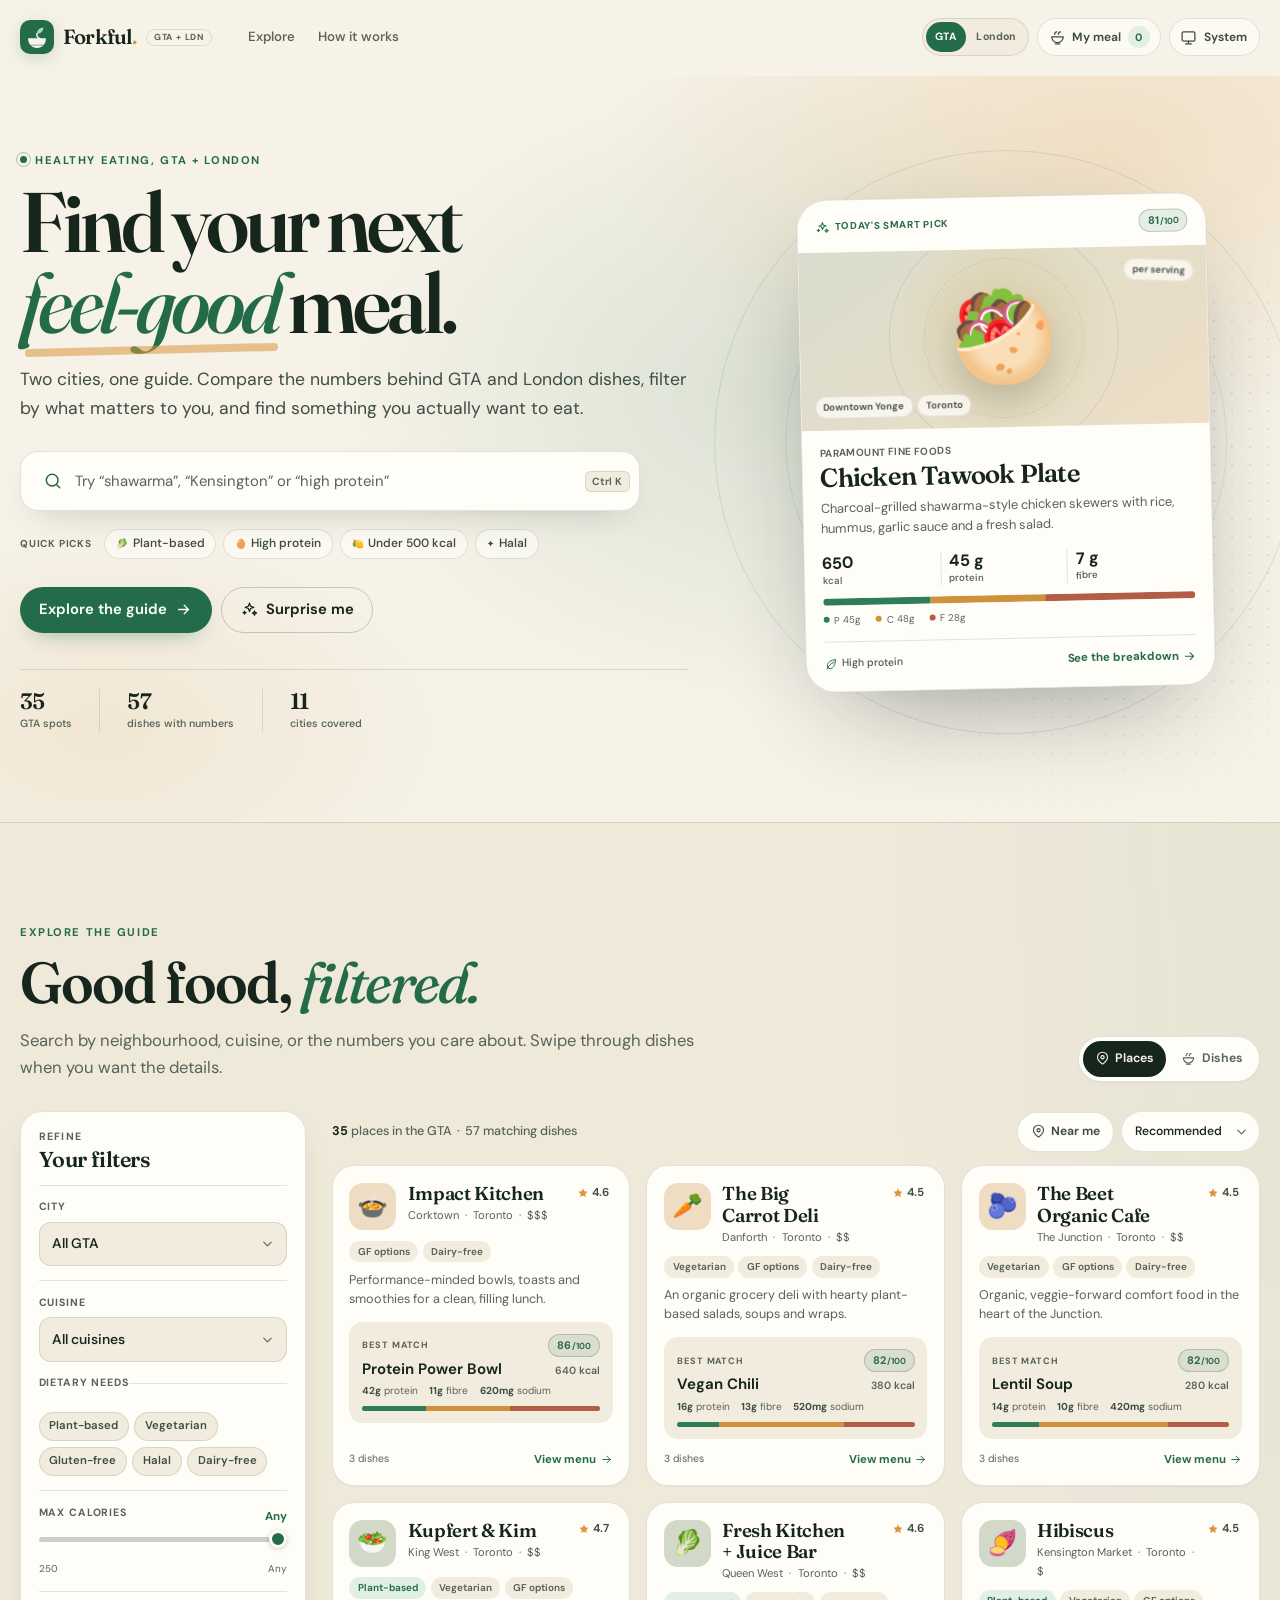
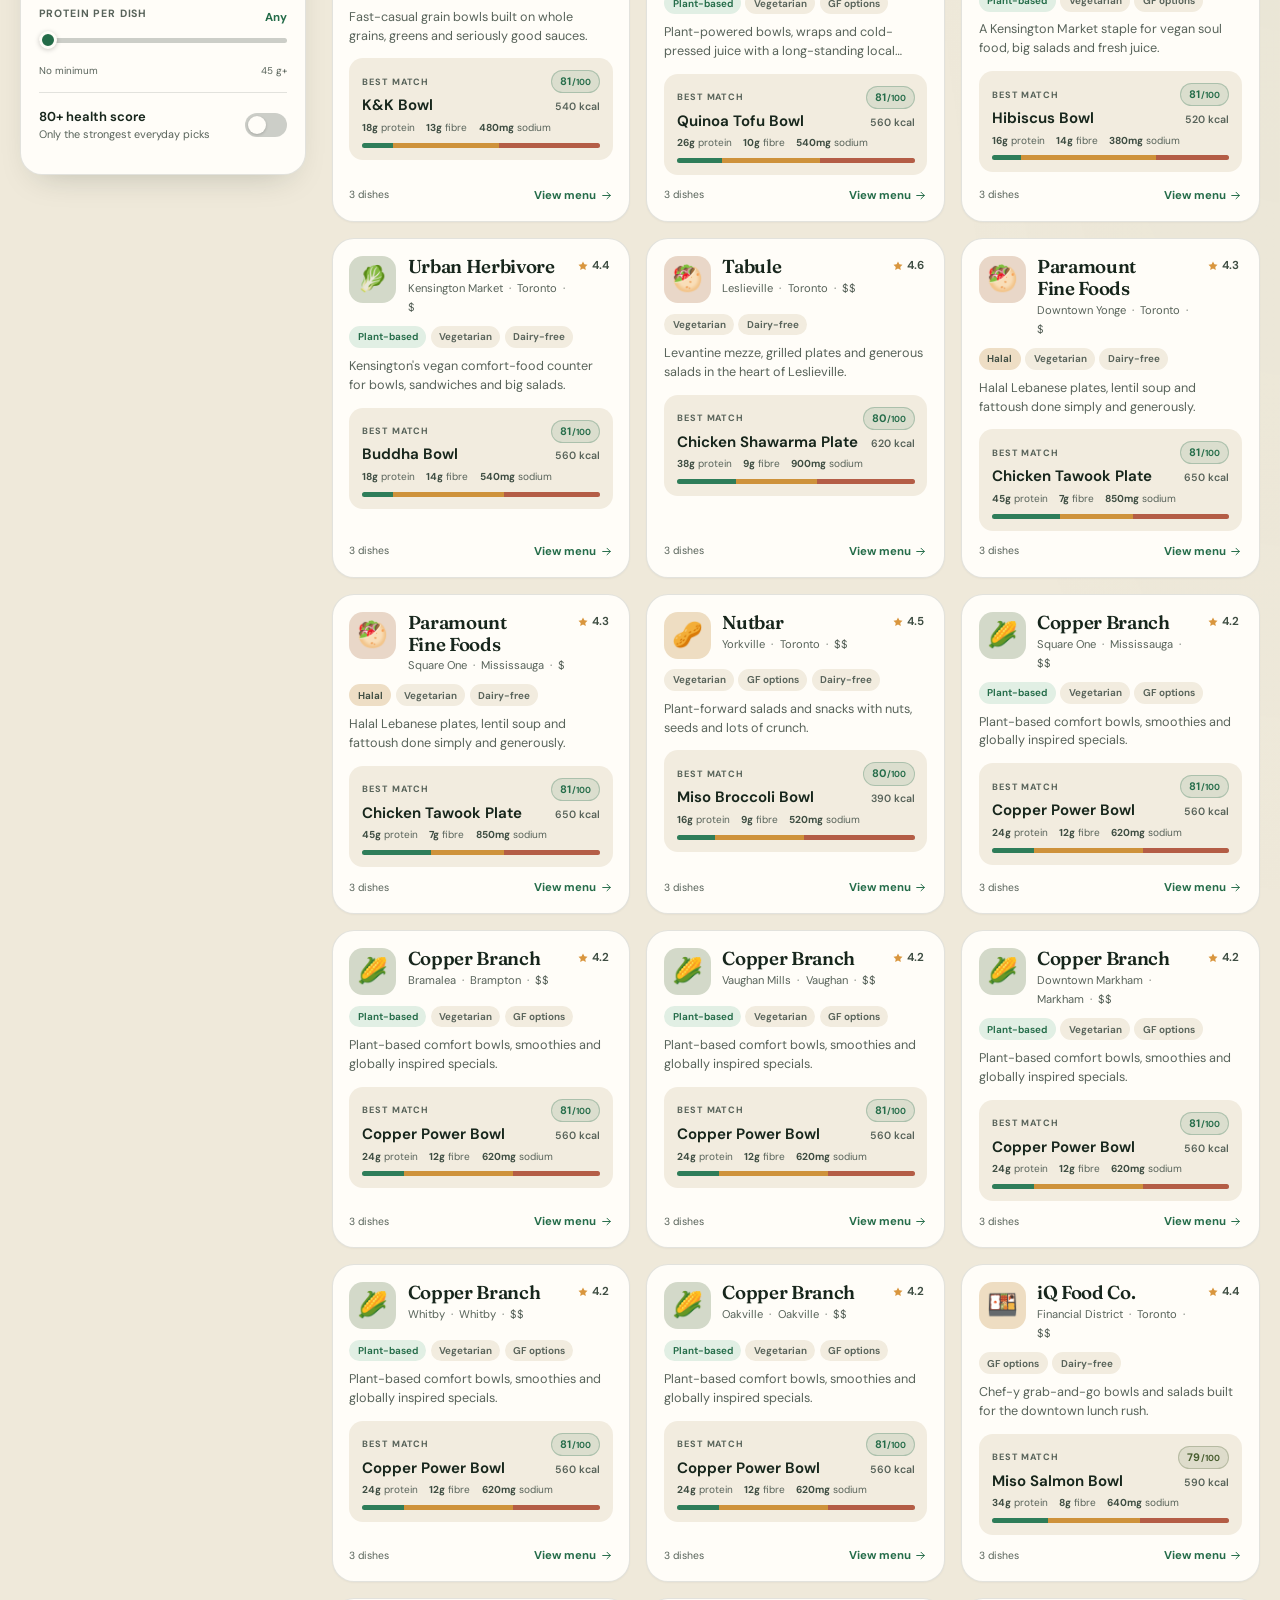
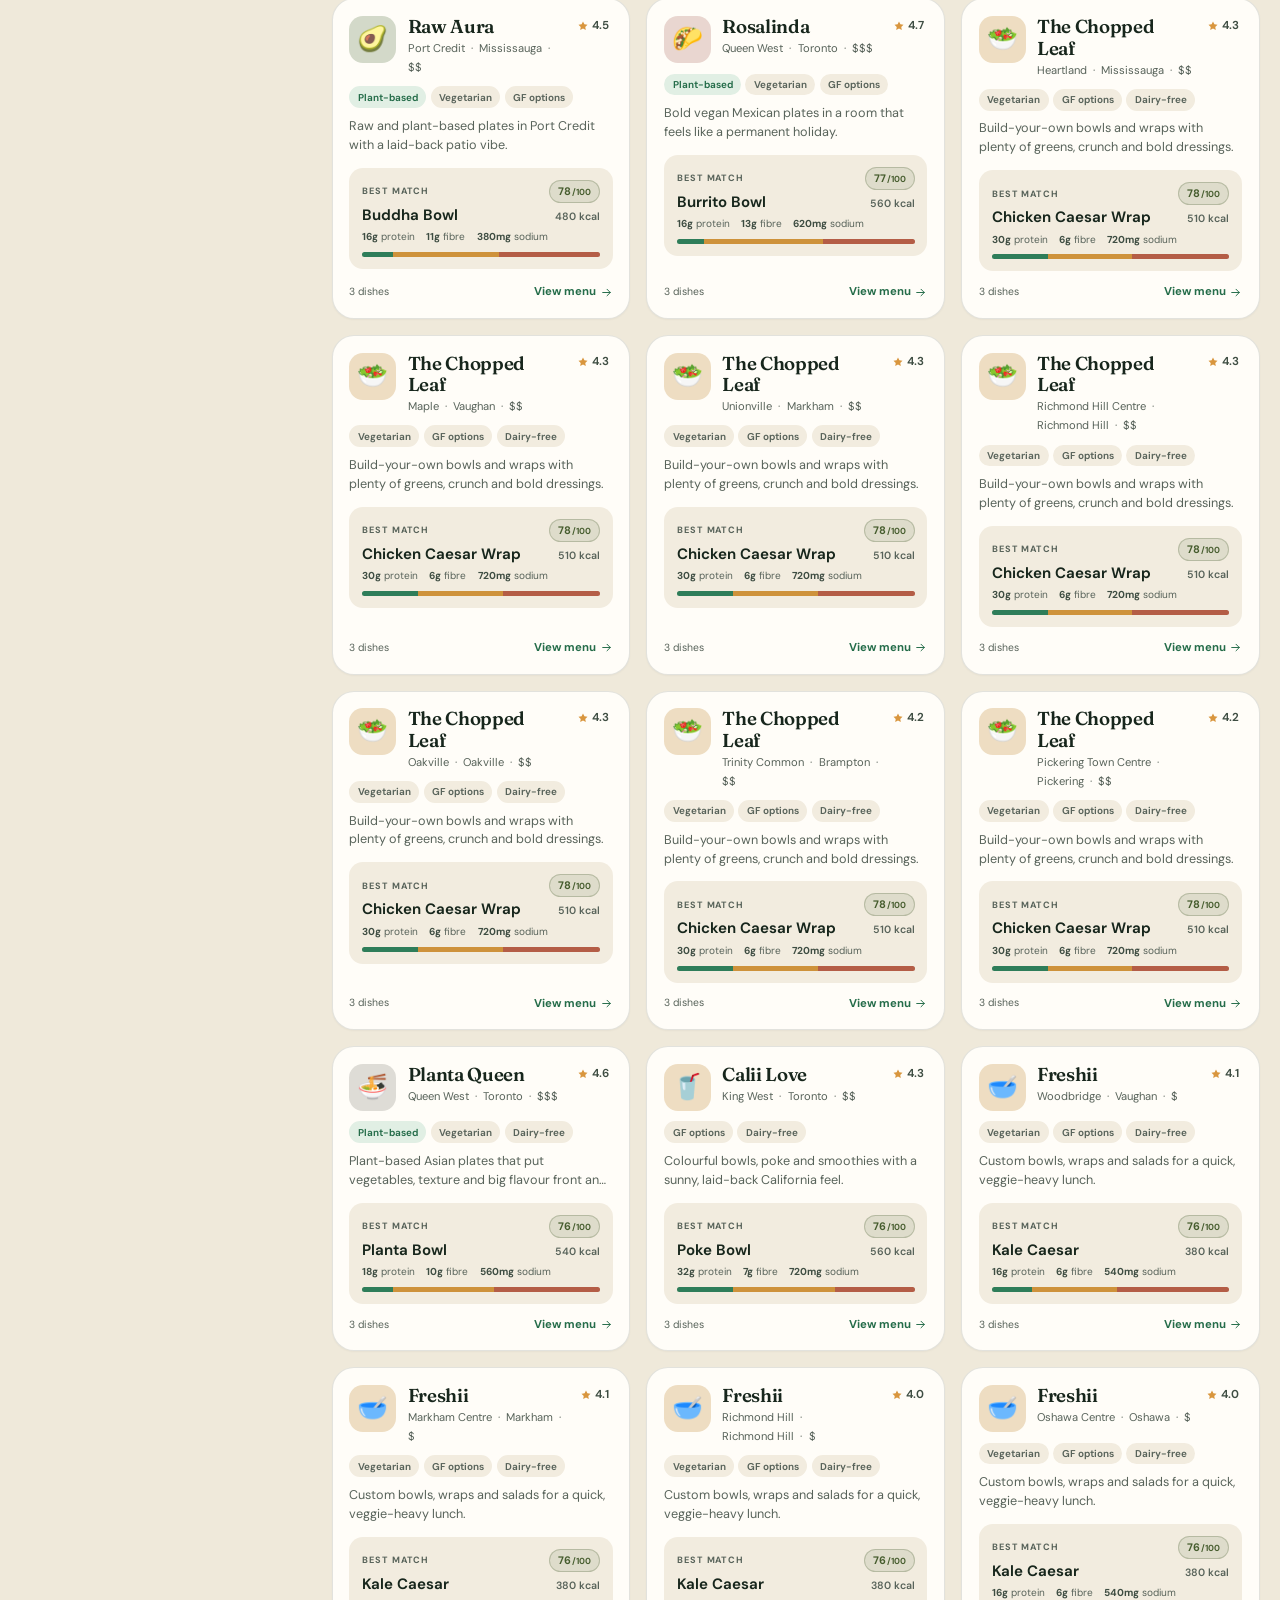
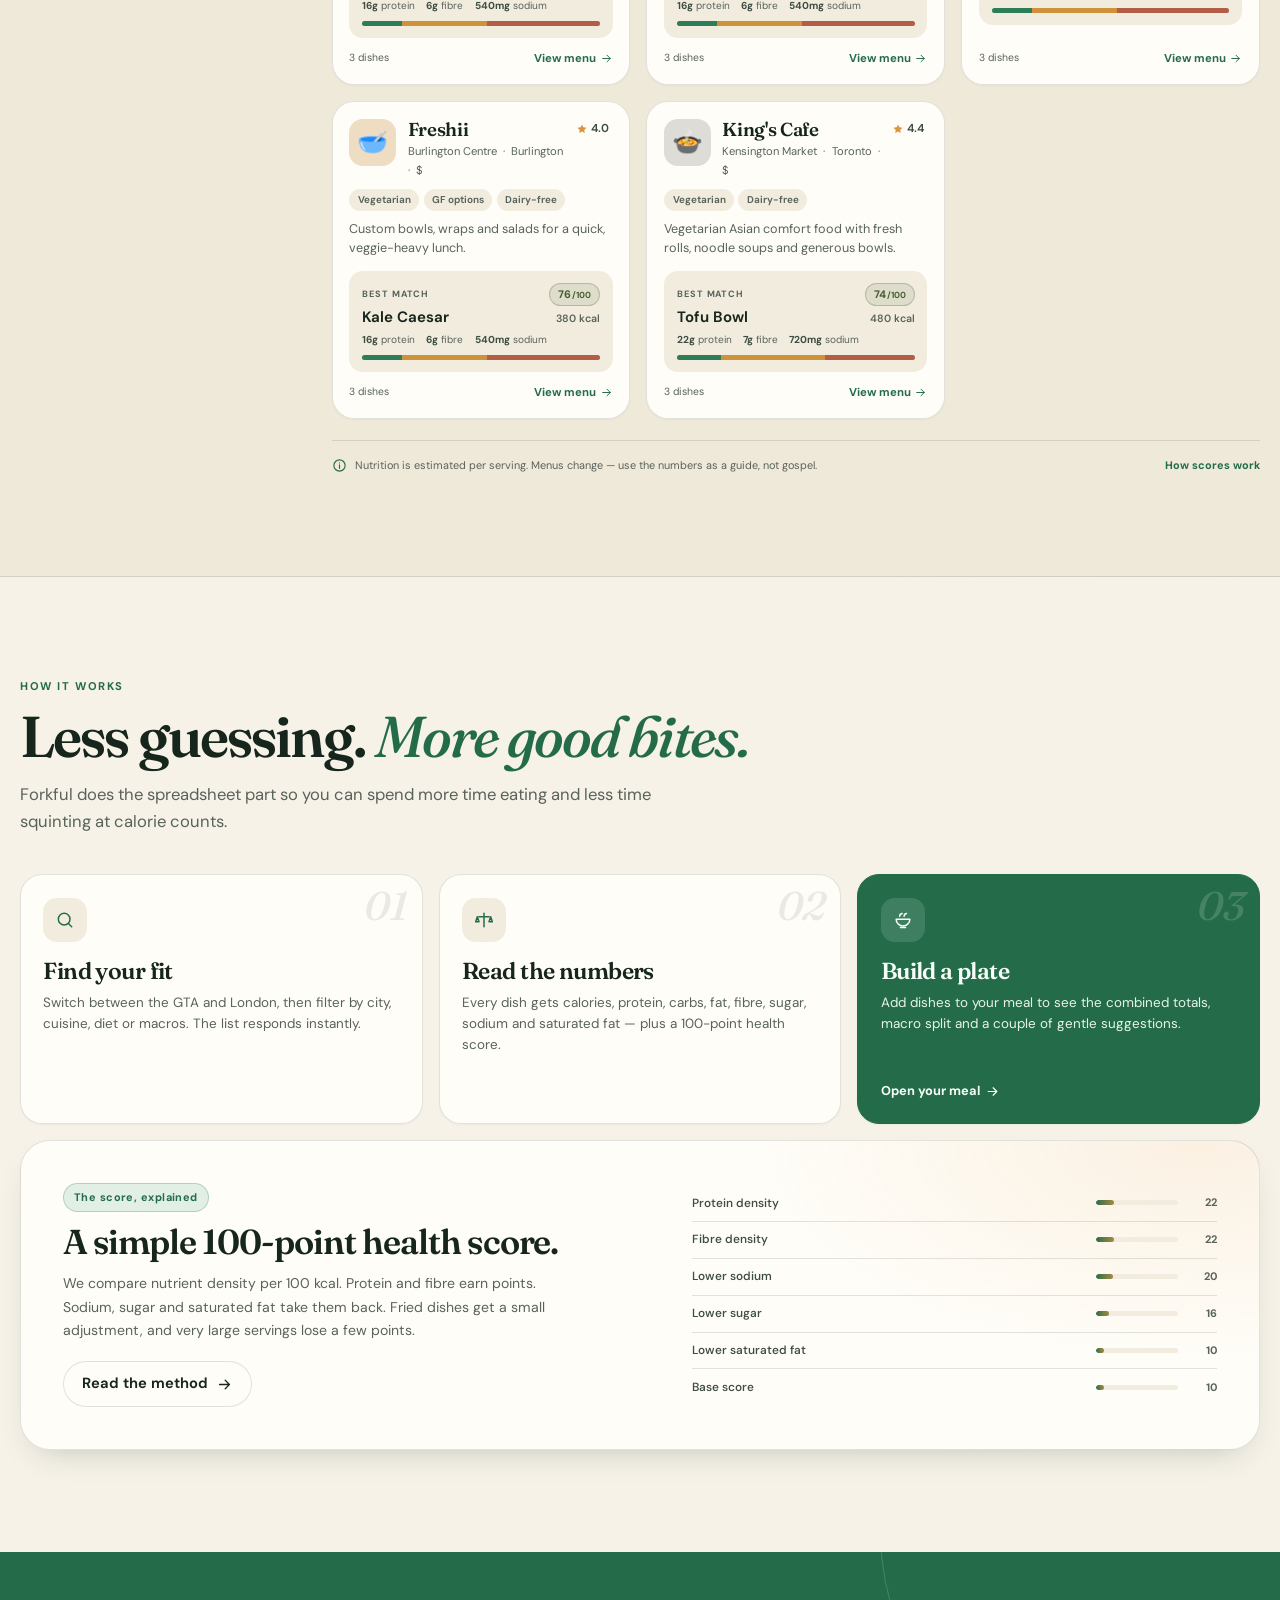
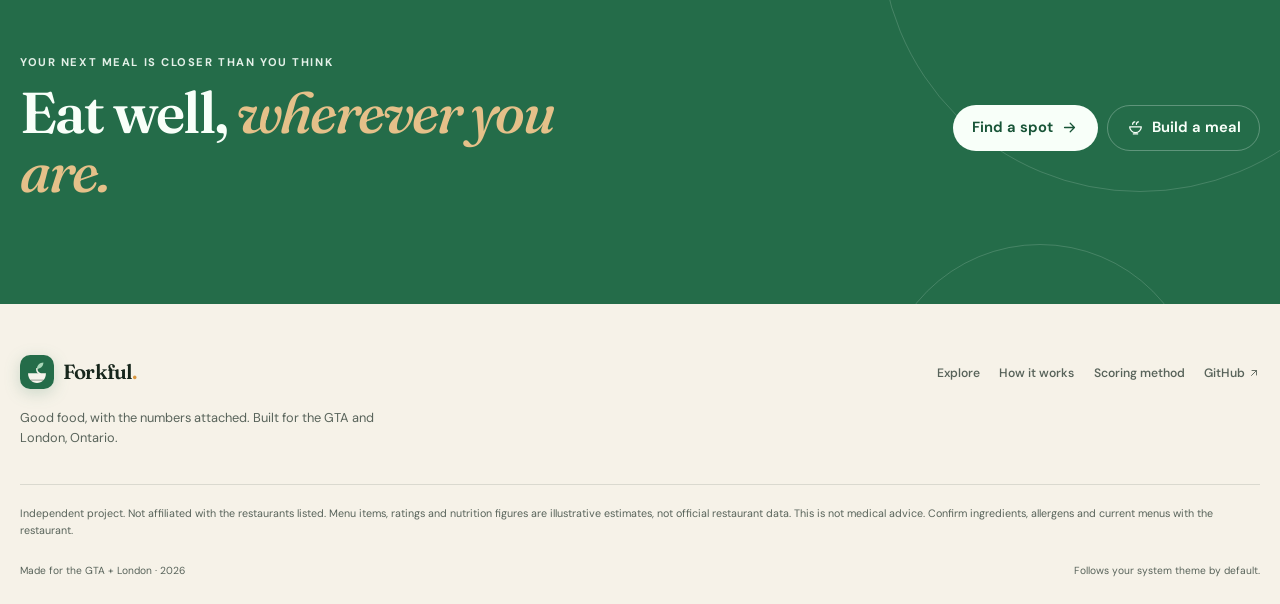
==== commit 6210d6cd: "Add London, Ontario as a second city" ====
--- a/index.html
+++ b/index.html
@@ -3,18 +3,18 @@
   <head>
     <meta charset="utf-8" />
     <meta name="viewport" content="width=device-width, initial-scale=1, viewport-fit=cover" />
-    <title>Forkful — Find healthy food across the GTA</title>
+    <title>Forkful — Find healthy food across the GTA and London</title>
     <meta
       name="description"
-      content="Forkful is a GTA-wide guide to healthier dishes and spots. Compare calories, protein, fibre, sodium and more, then build a better meal."
+      content="Forkful is a guide to healthier dishes and spots across the GTA and London, Ontario. Compare calories, protein, fibre, sodium and more, then build a better meal."
     />
     <meta name="color-scheme" content="light dark" />
     <meta name="theme-color" content="#f6f2e8" id="theme-color-meta" />
     <meta name="author" content="Jorge Quijano" />
-    <meta property="og:title" content="Forkful — Find healthy food across the GTA" />
+    <meta property="og:title" content="Forkful — Find healthy food across the GTA and London" />
     <meta
       property="og:description"
-      content="Compare the numbers behind 57 dishes at 35 GTA spots, filter by what matters, and build a better meal."
+      content="Compare the numbers behind 75 dishes at 43 GTA and London spots, filter by what matters, and build a better meal."
     />
     <meta property="og:type" content="website" />
     <meta property="og:locale" content="en_CA" />
@@ -25,13 +25,13 @@
     <meta property="og:image:height" content="630" />
     <meta
       property="og:image:alt"
-      content="Forkful, a GTA healthy food guide, showing a Hibiscus Bowl nutrition card."
+      content="Forkful, a GTA and London healthy food guide, showing a dish nutrition card."
     />
     <meta name="twitter:card" content="summary_large_image" />
-    <meta name="twitter:title" content="Forkful — Find healthy food across the GTA" />
+    <meta name="twitter:title" content="Forkful — Find healthy food across the GTA and London" />
     <meta
       name="twitter:description"
-      content="Compare the numbers behind 57 dishes at 35 GTA spots, filter by what matters, and build a better meal."
+      content="Compare the numbers behind 75 dishes at 43 GTA and London spots, filter by what matters, and build a better meal."
     />
     <meta name="twitter:image" content="https://jorgequijano.github.io/food-finder/assets/preview.png" />
     <link rel="canonical" href="https://jorgequijano.github.io/food-finder/" />
@@ -163,7 +163,7 @@
         <a class="brand" href="#top" aria-label="Forkful home">
           <svg class="brand-mark" aria-hidden="true"><use href="#i-logo"></use></svg>
           <span class="brand-name">Forkful<span class="brand-dot">.</span></span>
-          <span class="brand-tag">GTA</span>
+          <span class="brand-tag">GTA + LDN</span>
         </a>
 
         <nav class="site-nav" aria-label="Primary">
@@ -172,6 +172,30 @@
         </nav>
 
         <div class="header-actions">
+          <div class="region-switch" role="group" aria-label="Choose a city">
+            <button
+              class="region-btn is-active"
+              type="button"
+              data-region="gta"
+              aria-pressed="true"
+              aria-label="Greater Toronto Area"
+              title="Greater Toronto Area"
+            >
+              <span class="region-label-wide">GTA</span>
+              <span class="region-label-narrow">GTA</span>
+            </button>
+            <button
+              class="region-btn"
+              type="button"
+              data-region="london"
+              aria-pressed="false"
+              aria-label="London, Ontario"
+              title="London, Ontario"
+            >
+              <span class="region-label-wide">London</span>
+              <span class="region-label-narrow">LDN</span>
+            </button>
+          </div>
           <button class="meal-button" id="open-meal-top" type="button" aria-label="Open your meal">
             <svg class="icon" aria-hidden="true"><use href="#i-bowl"></use></svg>
             <span class="meal-button-text">My meal</span>
@@ -200,11 +224,11 @@
           <div class="hero-copy">
             <p class="eyebrow hero-eyebrow">
               <span class="pulse-dot" aria-hidden="true"></span>
-              Healthy eating, GTA-wide
+              Healthy eating, GTA + London
             </p>
             <h1 id="hero-title">Find your next <em>feel-good</em> meal.</h1>
             <p class="hero-lede">
-              35 spots, 57 dishes and no vague “healthy” labels. Compare the numbers, filter by what
+              Two cities, one guide. Compare the numbers behind GTA and London dishes, filter by what
               matters to you, and find something you actually want to eat.
             </p>
 
@@ -259,7 +283,7 @@
             <ul class="hero-stats">
               <li>
                 <strong id="stat-places">35</strong>
-                <span>GTA spots</span>
+                <span id="stat-places-label">GTA spots</span>
               </li>
               <li>
                 <strong id="stat-dishes">57</strong>
@@ -267,7 +291,7 @@
               </li>
               <li>
                 <strong id="stat-cities">11</strong>
-                <span>cities covered</span>
+                <span id="stat-cities-label">cities covered</span>
               </li>
             </ul>
           </div>
@@ -320,7 +344,7 @@
                 </button>
               </div>
 
-              <div class="filter-group">
+              <div class="filter-group" id="city-filter-group">
                 <label for="city-filter">City</label>
                 <div class="select-wrap">
                   <select id="city-filter"></select>
@@ -452,8 +476,8 @@
               </div>
               <h3>Find your fit</h3>
               <p>
-                Filter by city, cuisine, diet or macros. The list responds instantly, across the
-                whole GTA.
+                Switch between the GTA and London, then filter by city, cuisine, diet or macros. The
+                list responds instantly.
               </p>
             </article>
             <article class="method-card">
@@ -561,7 +585,7 @@
             <svg class="brand-mark" aria-hidden="true"><use href="#i-logo"></use></svg>
             <span class="brand-name">Forkful<span class="brand-dot">.</span></span>
           </a>
-          <p>Good food, with the numbers attached. Built for the Greater Toronto Area.</p>
+          <p>Good food, with the numbers attached. Built for the GTA and London, Ontario.</p>
         </div>
         <nav class="footer-nav" aria-label="Footer">
           <a href="#explore">Explore</a>
@@ -578,7 +602,7 @@
           medical advice. Confirm ingredients, allergens and current menus with the restaurant.
         </p>
         <div class="footer-bottom">
-          <span>Made for the GTA · <span id="footer-year">2026</span></span>
+          <span>Made for the GTA + London · <span id="footer-year">2026</span></span>
           <span class="footer-theme">Follows your system theme by default.</span>
         </div>
       </div>
@@ -627,8 +651,9 @@
         </div>
         <div class="modal-scroll about-content">
           <p class="about-lede">
-            Forkful is a demo guide built to make comparing food a little less mysterious. Every dish
-            gets a 100-point score based on the nutrition estimate for one serving.
+            Forkful is a two-city demo guide for the GTA and London, built to make comparing food a
+            little less mysterious. Every dish gets a 100-point score based on the nutrition estimate
+            for one serving.
           </p>
 
           <div class="score-explainer">
--- a/css/styles.css
+++ b/css/styles.css
@@ -817,6 +817,49 @@
   margin-left: auto;
 }
 
+.region-switch {
+  display: inline-flex;
+  align-items: center;
+  gap: 2px;
+  padding: 3px;
+  flex: none;
+  border: 1px solid var(--line);
+  border-radius: 999px;
+  background: var(--surface-2);
+}
+
+.region-btn {
+  min-height: 30px;
+  padding: 0 0.55rem;
+  border: 0;
+  border-radius: 999px;
+  background: transparent;
+  color: var(--muted);
+  font-size: 0.66rem;
+  font-weight: 750;
+  letter-spacing: 0.02em;
+  line-height: 1;
+  white-space: nowrap;
+  transition: background-color 0.2s ease, color 0.2s ease;
+}
+
+.region-btn:hover {
+  color: var(--ink);
+}
+
+.region-btn[aria-pressed="true"] {
+  background: var(--brand);
+  color: var(--brand-contrast);
+}
+
+.region-btn[aria-pressed="true"]:hover {
+  color: var(--brand-contrast);
+}
+
+.region-label-narrow {
+  display: none;
+}
+
 .meal-button,
 .theme-button {
   display: inline-flex;
@@ -4783,6 +4826,10 @@
     gap: 0.7rem;
   }
 
+  .meal-button .count-pill:not(.has-items) {
+    display: none;
+  }
+
   .brand-tag {
     display: none;
   }
@@ -4983,6 +5030,16 @@
 
   .header-actions {
     gap: 0.35rem;
+  }
+
+  .region-switch {
+    padding: 2px;
+  }
+
+  .region-btn {
+    min-height: 30px;
+    padding: 0 0.45rem;
+    font-size: 0.62rem;
   }
 
   .brand-name {
@@ -5210,6 +5267,10 @@
     width: min(100% - 1.15rem, 1240px);
   }
 
+  .meal-button .count-pill {
+    display: none;
+  }
+
   .hero h1 {
     font-size: 2.8rem;
   }
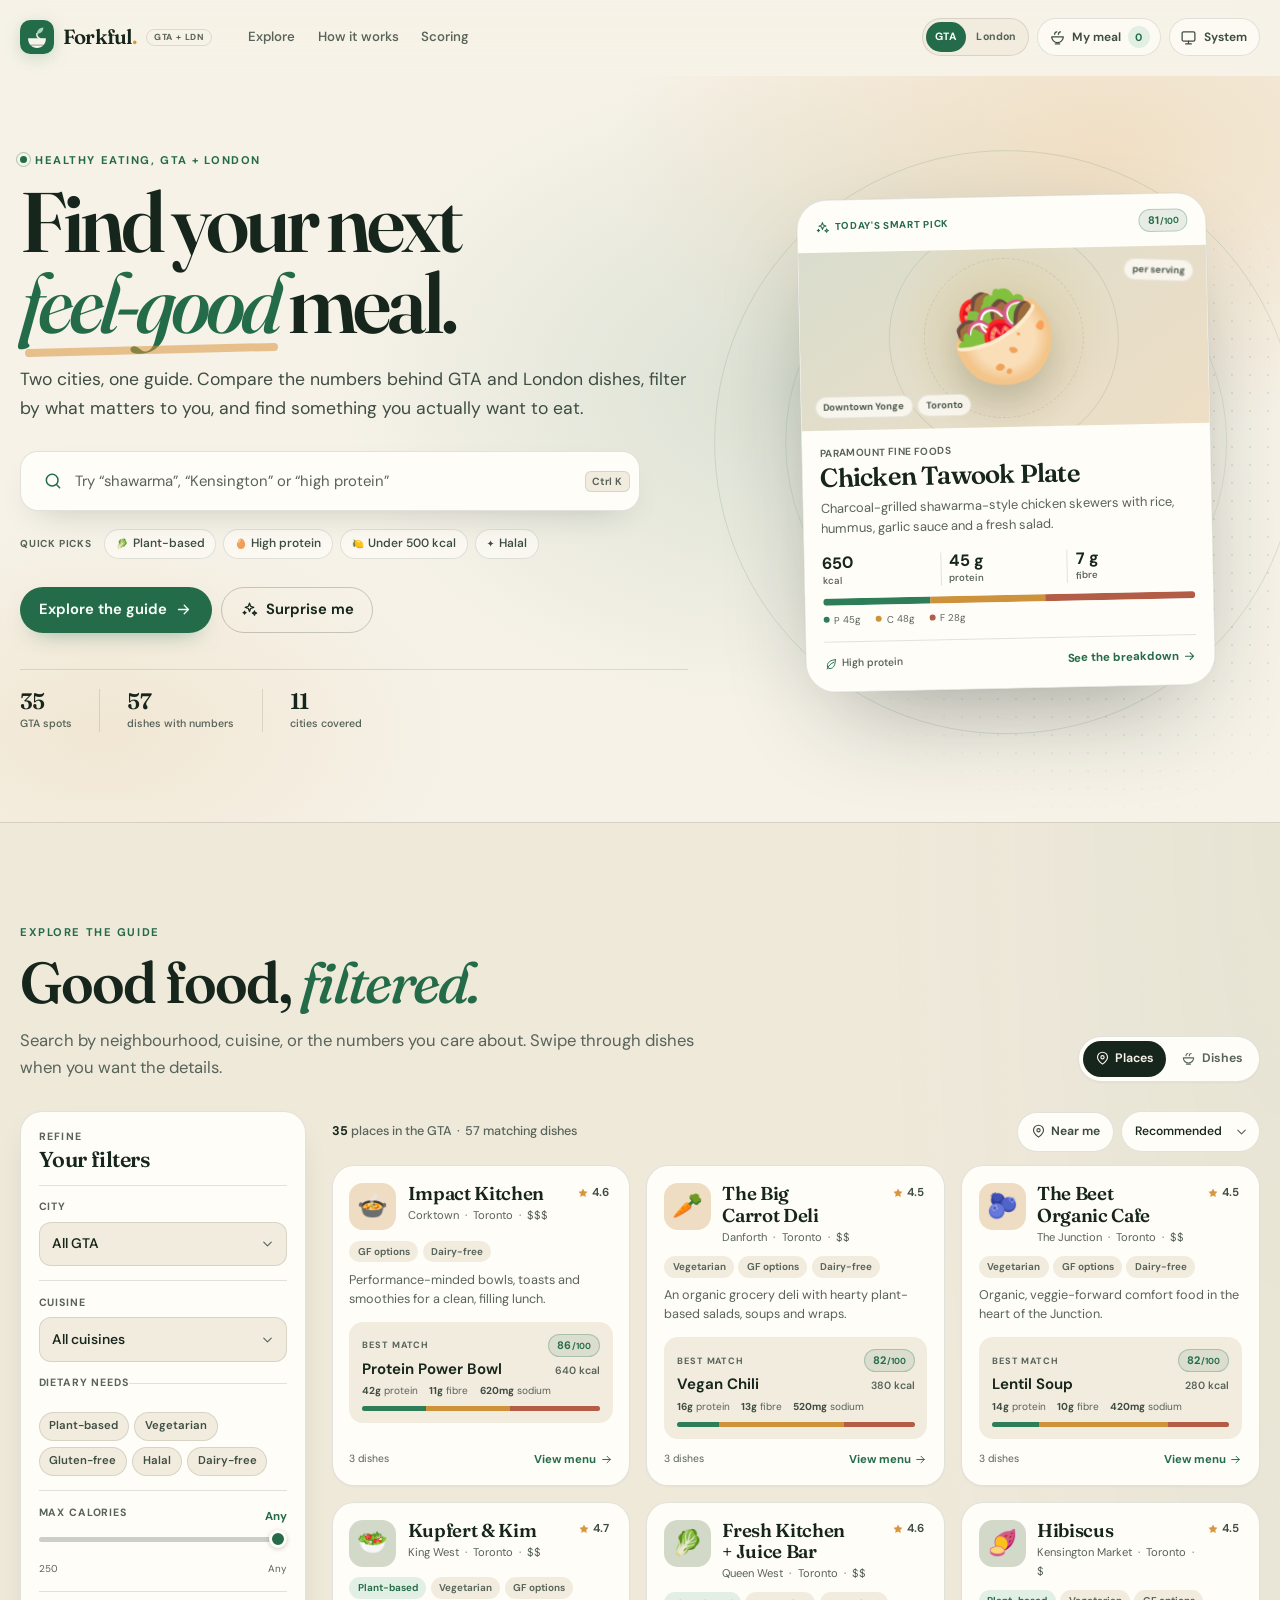
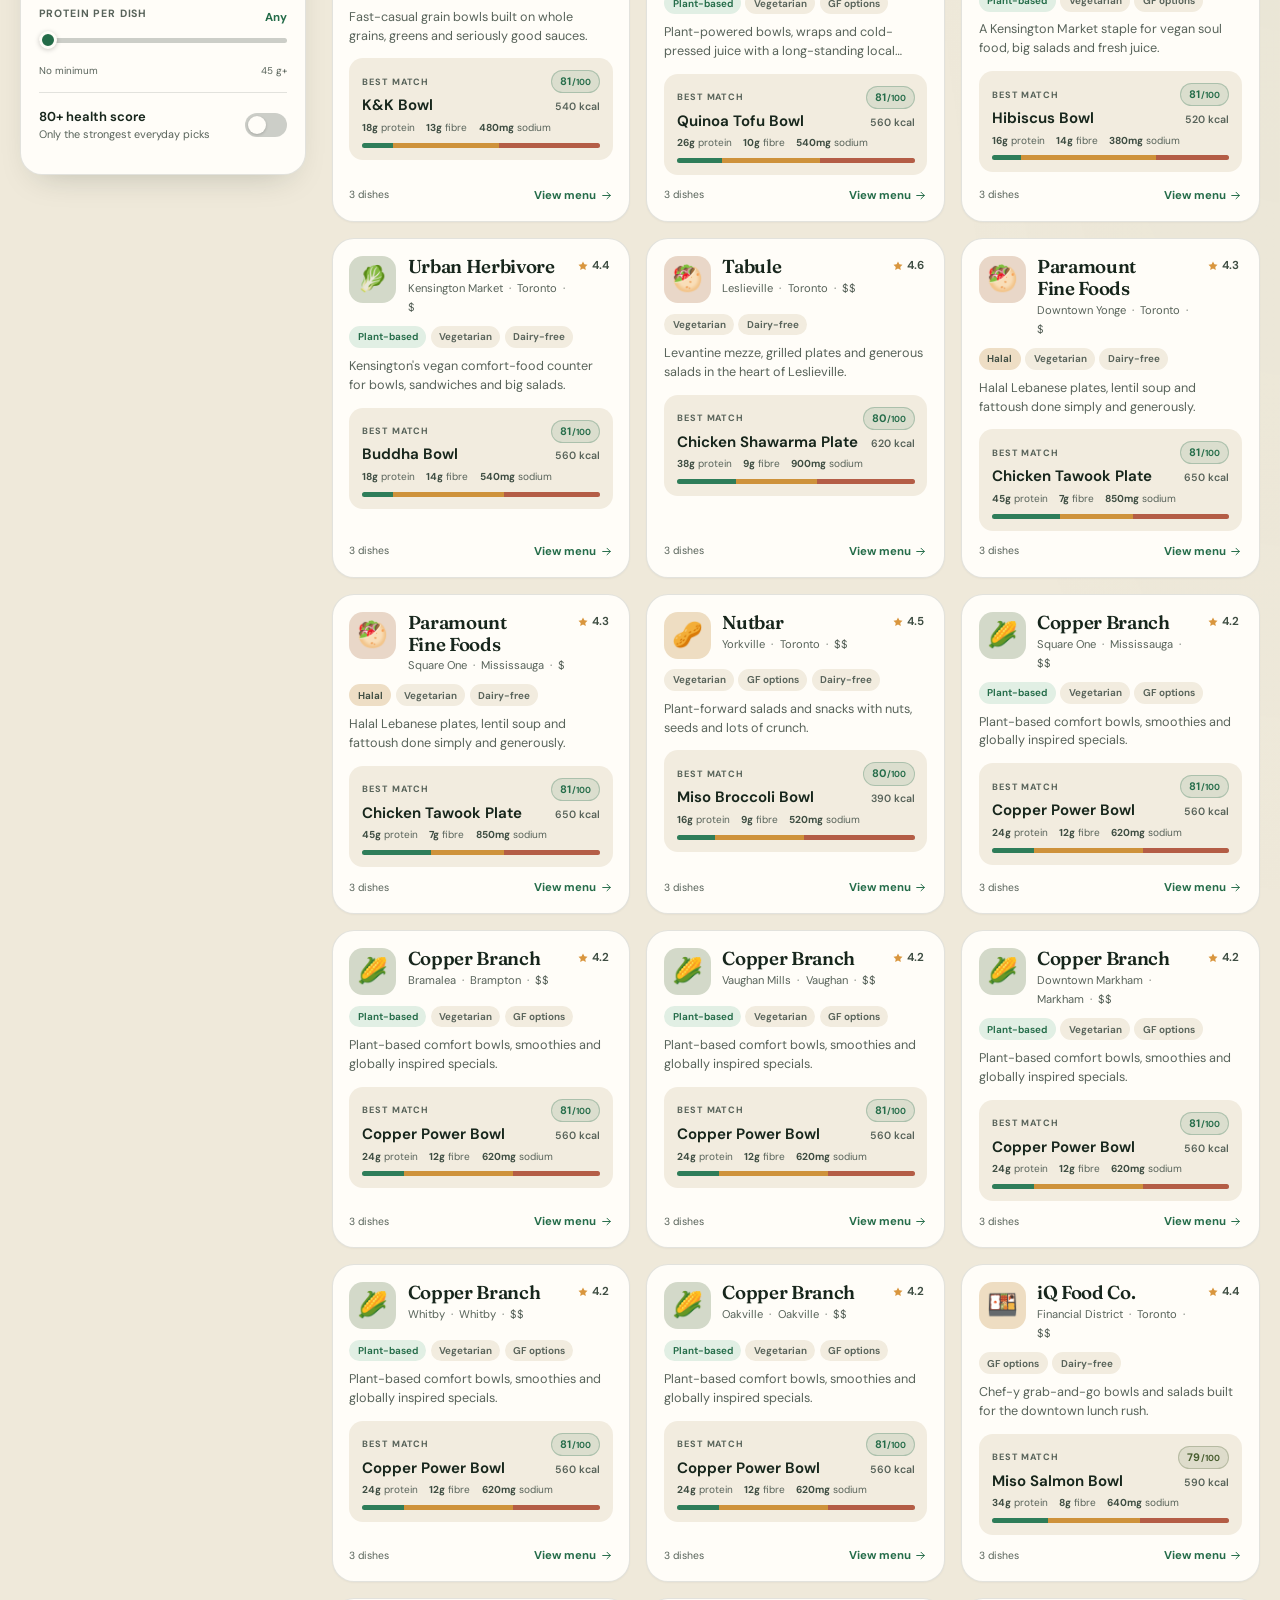
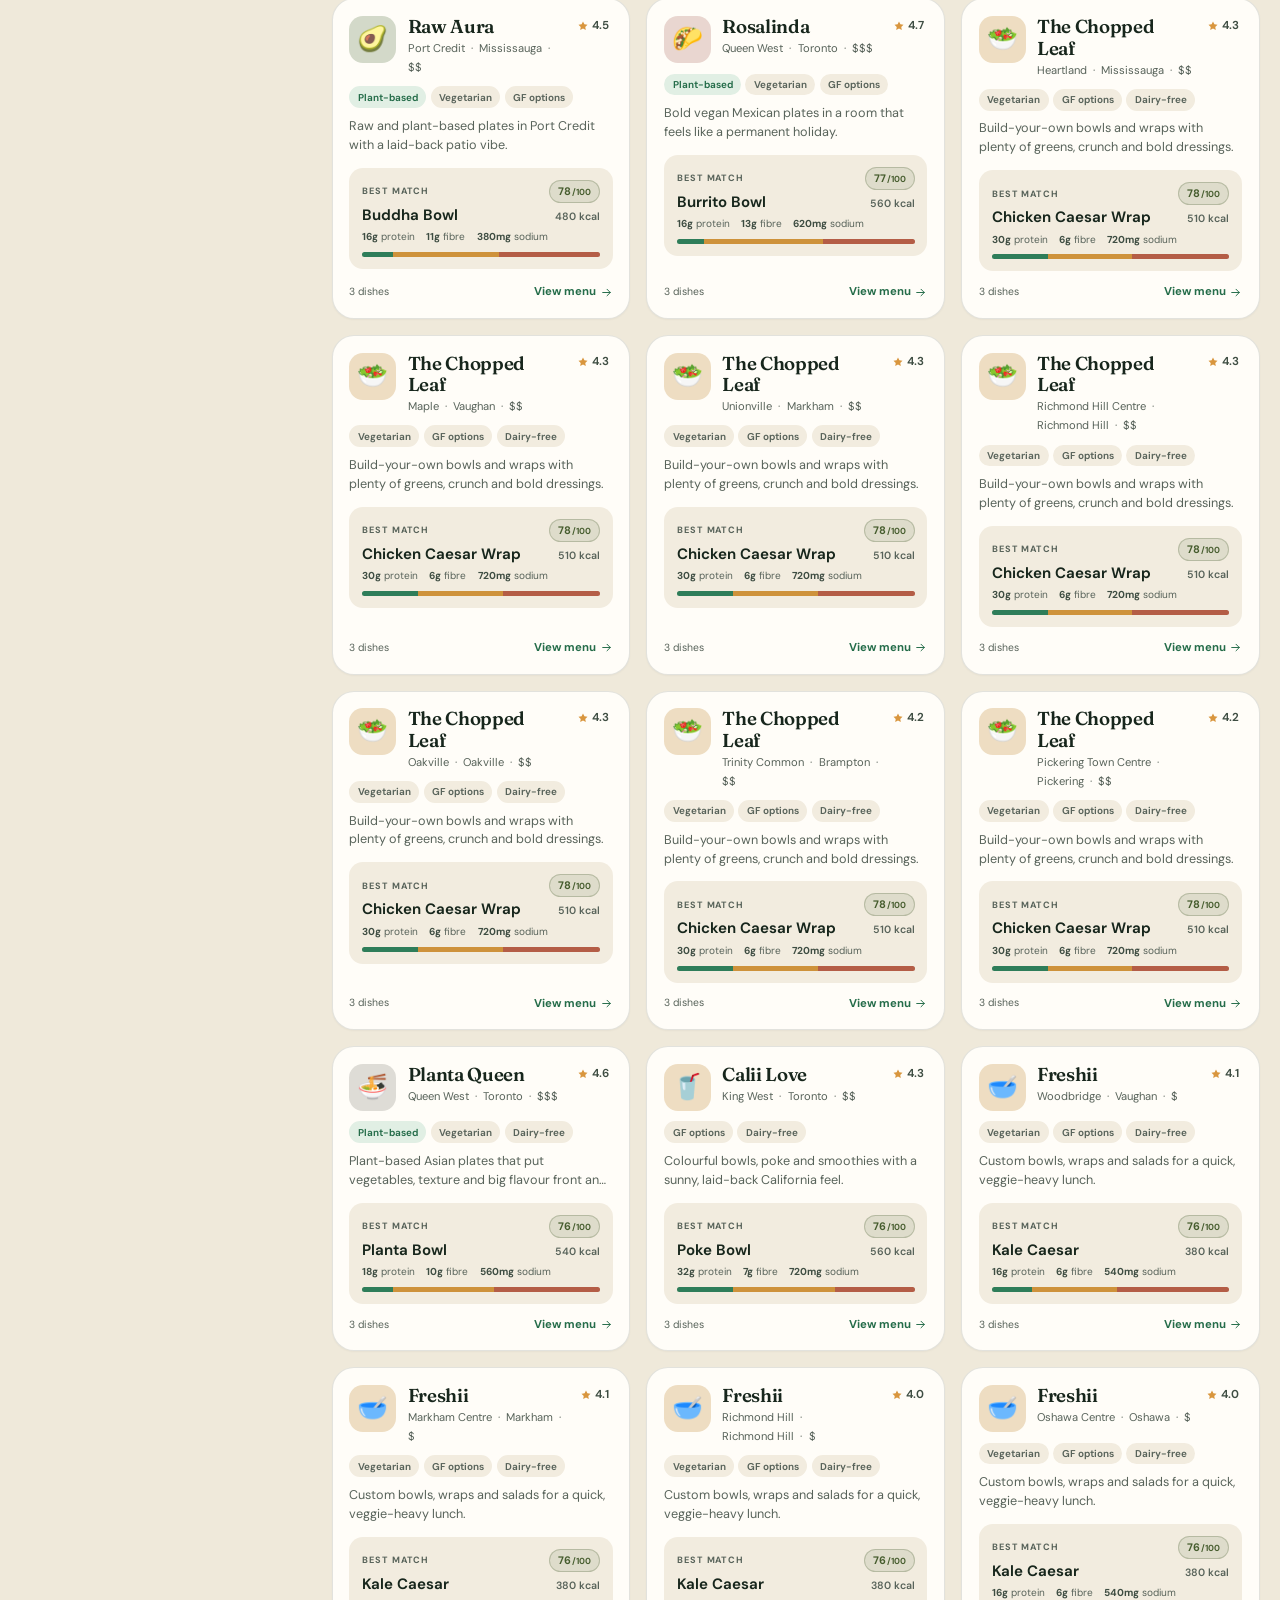
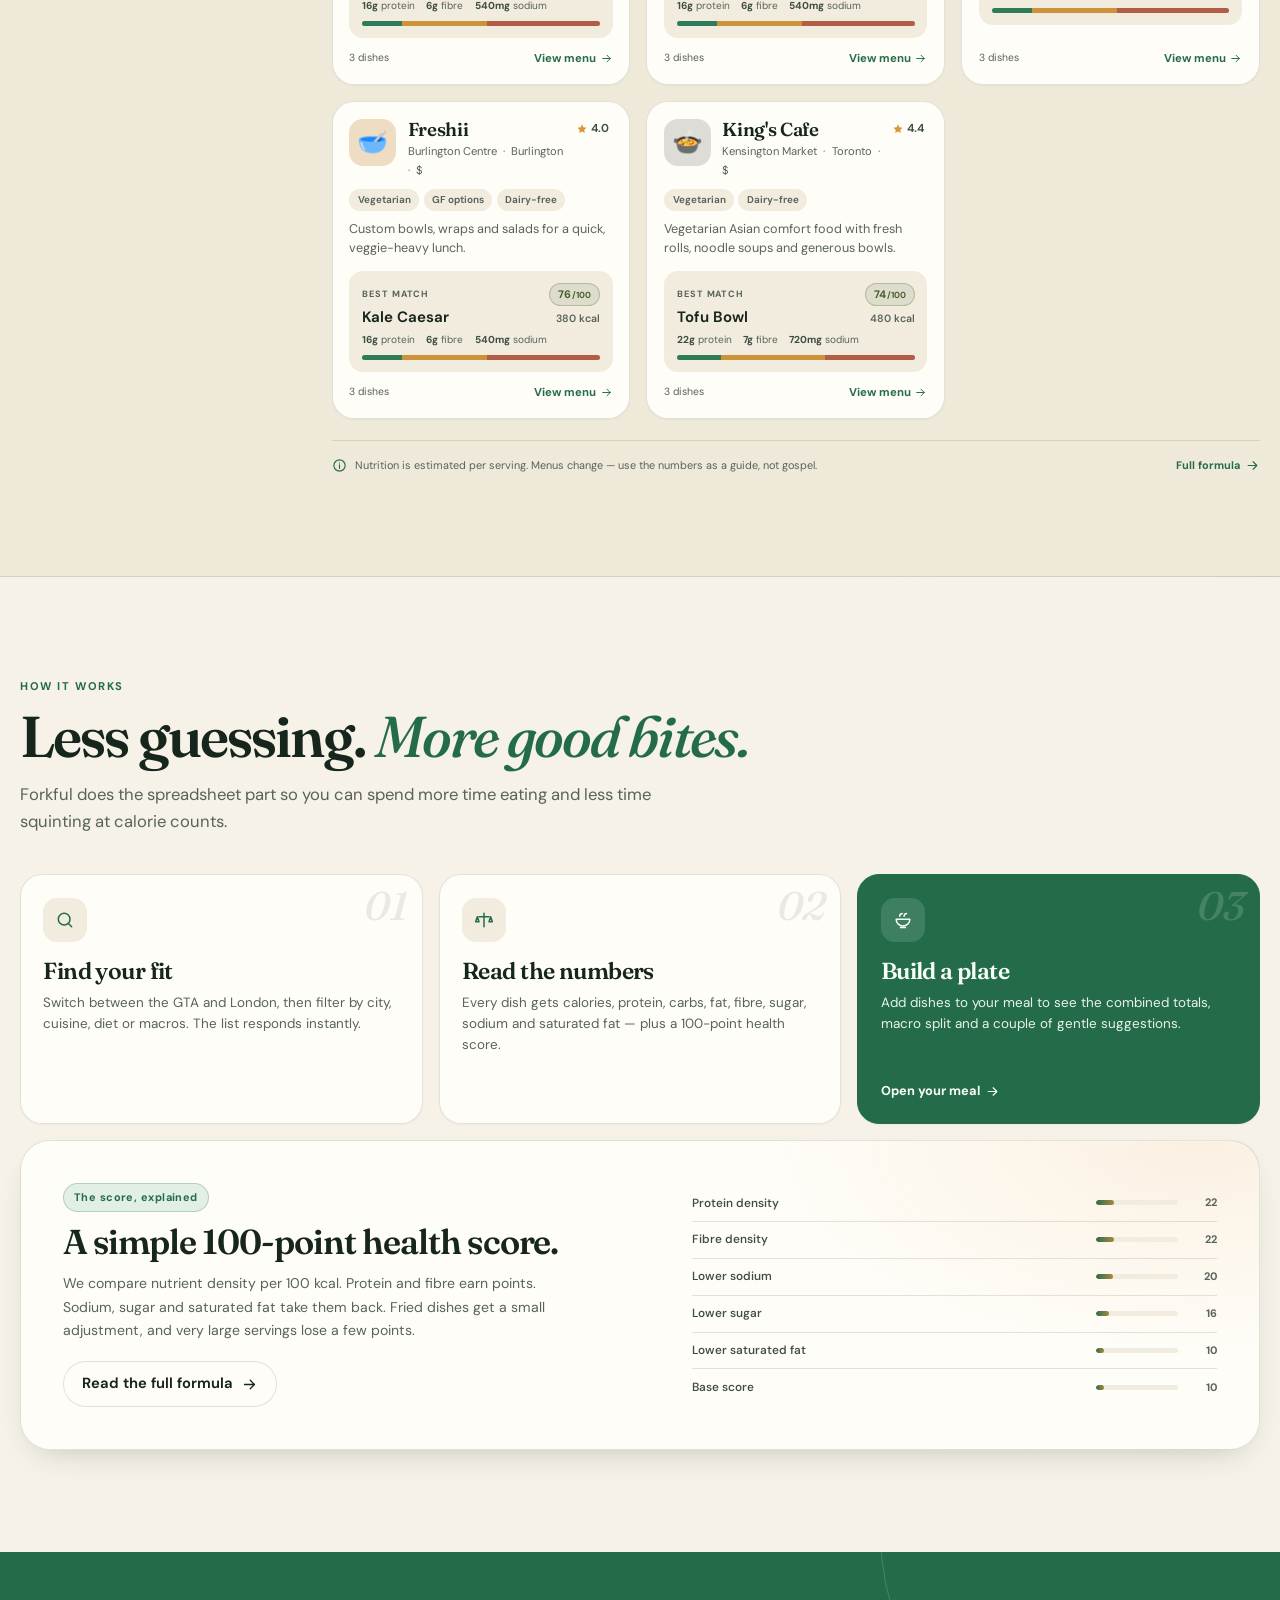
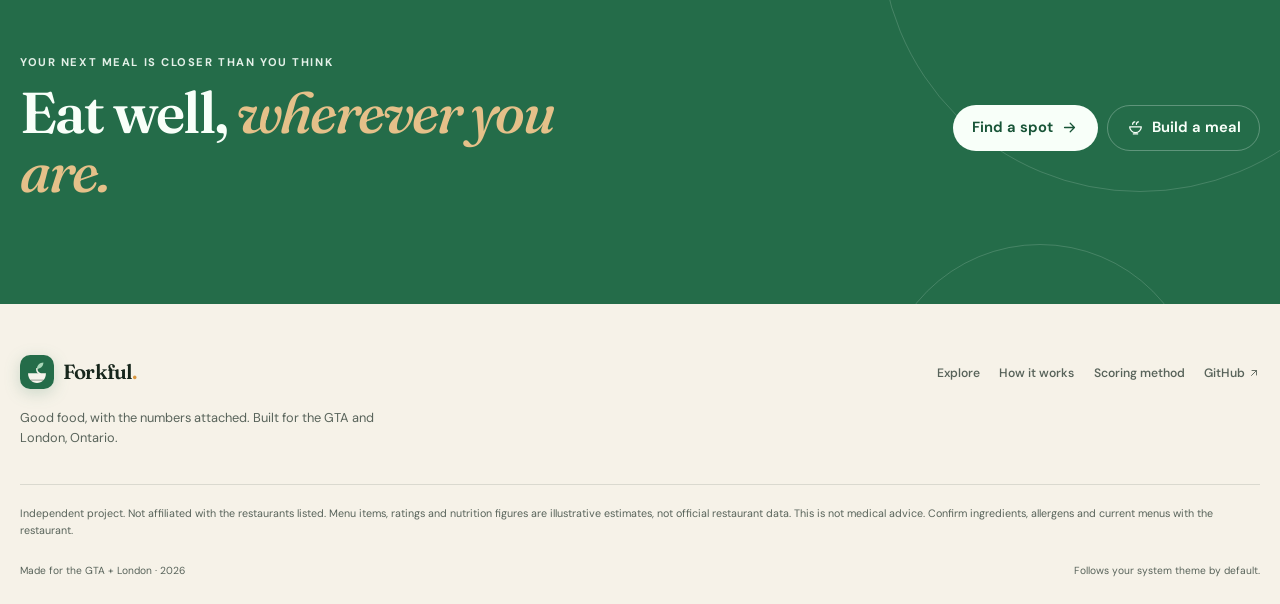
==== commit fe884fec: "Add a scoring formula page with worked examples and calculator" ====
--- a/index.html
+++ b/index.html
@@ -169,6 +169,7 @@
         <nav class="site-nav" aria-label="Primary">
           <a href="#explore">Explore</a>
           <a href="#method">How it works</a>
+          <a href="method.html">Scoring</a>
         </nav>
 
         <div class="header-actions">
@@ -450,7 +451,10 @@
                   Nutrition is estimated per serving. Menus change — use the numbers as a guide, not
                   gospel.
                 </p>
-                <button class="text-button" type="button" data-open-about>How scores work</button>
+                <a class="text-button" href="method.html">
+                  Full formula
+                  <svg class="icon" aria-hidden="true"><use href="#i-arrow-right"></use></svg>
+                </a>
               </div>
             </div>
           </div>
@@ -517,10 +521,10 @@
                 sugar and saturated fat take them back. Fried dishes get a small adjustment, and very
                 large servings lose a few points.
               </p>
-              <button class="btn btn-secondary" type="button" data-open-about>
-                Read the method
+              <a class="btn btn-secondary" href="method.html">
+                Read the full formula
                 <svg class="icon" aria-hidden="true"><use href="#i-arrow-right"></use></svg>
-              </button>
+              </a>
             </div>
             <div class="score-factors" role="group" aria-label="Health score factors">
               <div class="score-factor">
@@ -590,7 +594,7 @@
         <nav class="footer-nav" aria-label="Footer">
           <a href="#explore">Explore</a>
           <a href="#method">How it works</a>
-          <button class="footer-link" type="button" data-open-about>Scoring method</button>
+          <a href="method.html">Scoring method</a>
           <a href="https://github.com/JorgeQuijano/food-finder" target="_blank" rel="noreferrer">
             GitHub
             <svg class="icon" aria-hidden="true"><use href="#i-arrow-up-right"></use></svg>
@@ -723,6 +727,12 @@
           </div>
 
           <p class="about-meta">Daily value references use a 2,000 kcal diet. Your needs may differ.</p>
+          <p class="about-meta">
+            <a class="text-button" href="method.html">
+              Open the full formula, worked examples and calculator
+              <svg class="icon" aria-hidden="true"><use href="#i-arrow-right"></use></svg>
+            </a>
+          </p>
         </div>
       </div>
     </dialog>
--- a/css/styles.css
+++ b/css/styles.css
@@ -4463,17 +4463,17 @@
 
 .band-strong {
   background: color-mix(in srgb, var(--fiber) 14%, var(--surface-2));
-  color: color-mix(in srgb, var(--fiber) 70%, var(--ink));
+  color: color-mix(in srgb, var(--fiber) 52%, var(--ink));
 }
 
 .band-balanced {
   background: var(--accent-soft);
-  color: color-mix(in srgb, var(--accent) 70%, var(--ink));
+  color: color-mix(in srgb, var(--accent) 48%, var(--ink));
 }
 
 .band-treat {
   background: color-mix(in srgb, var(--fat) 13%, var(--surface-2));
-  color: color-mix(in srgb, var(--fat) 82%, var(--ink));
+  color: color-mix(in srgb, var(--fat) 68%, var(--ink));
 }
 
 .callout {
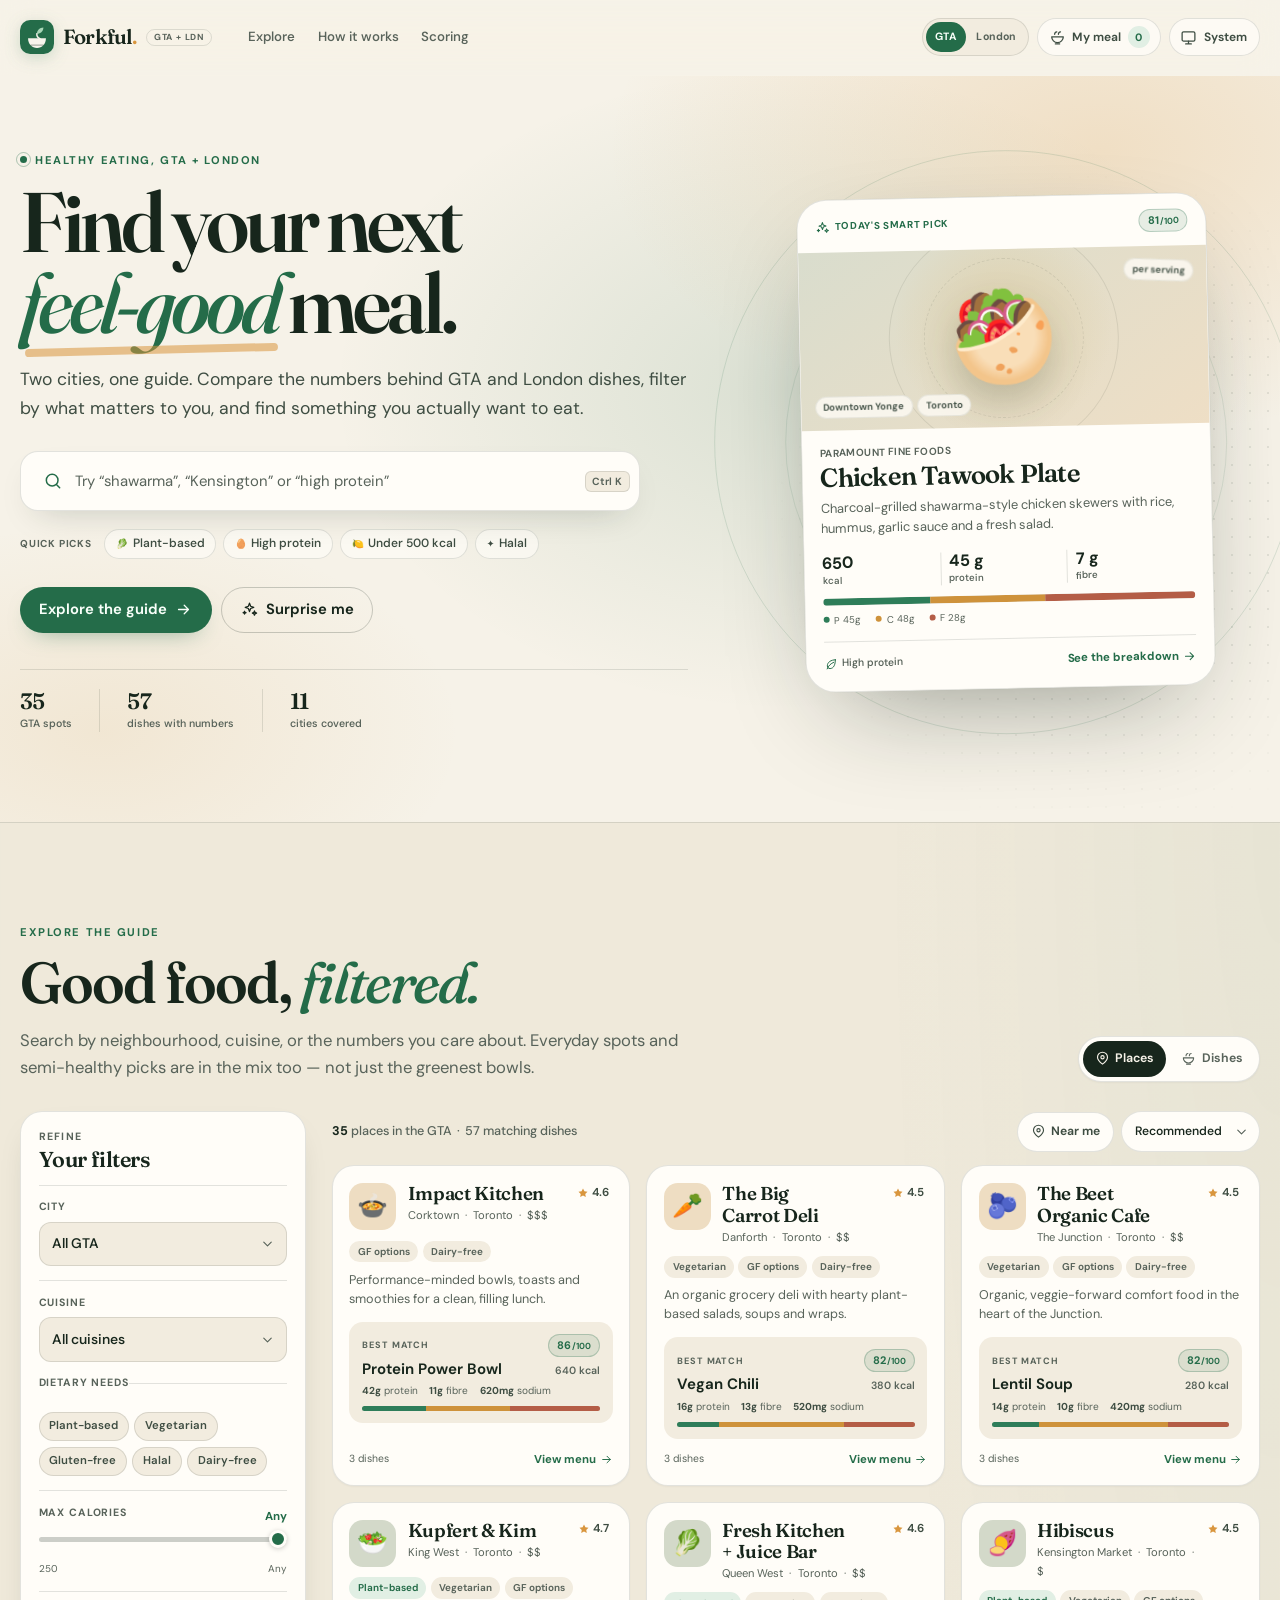
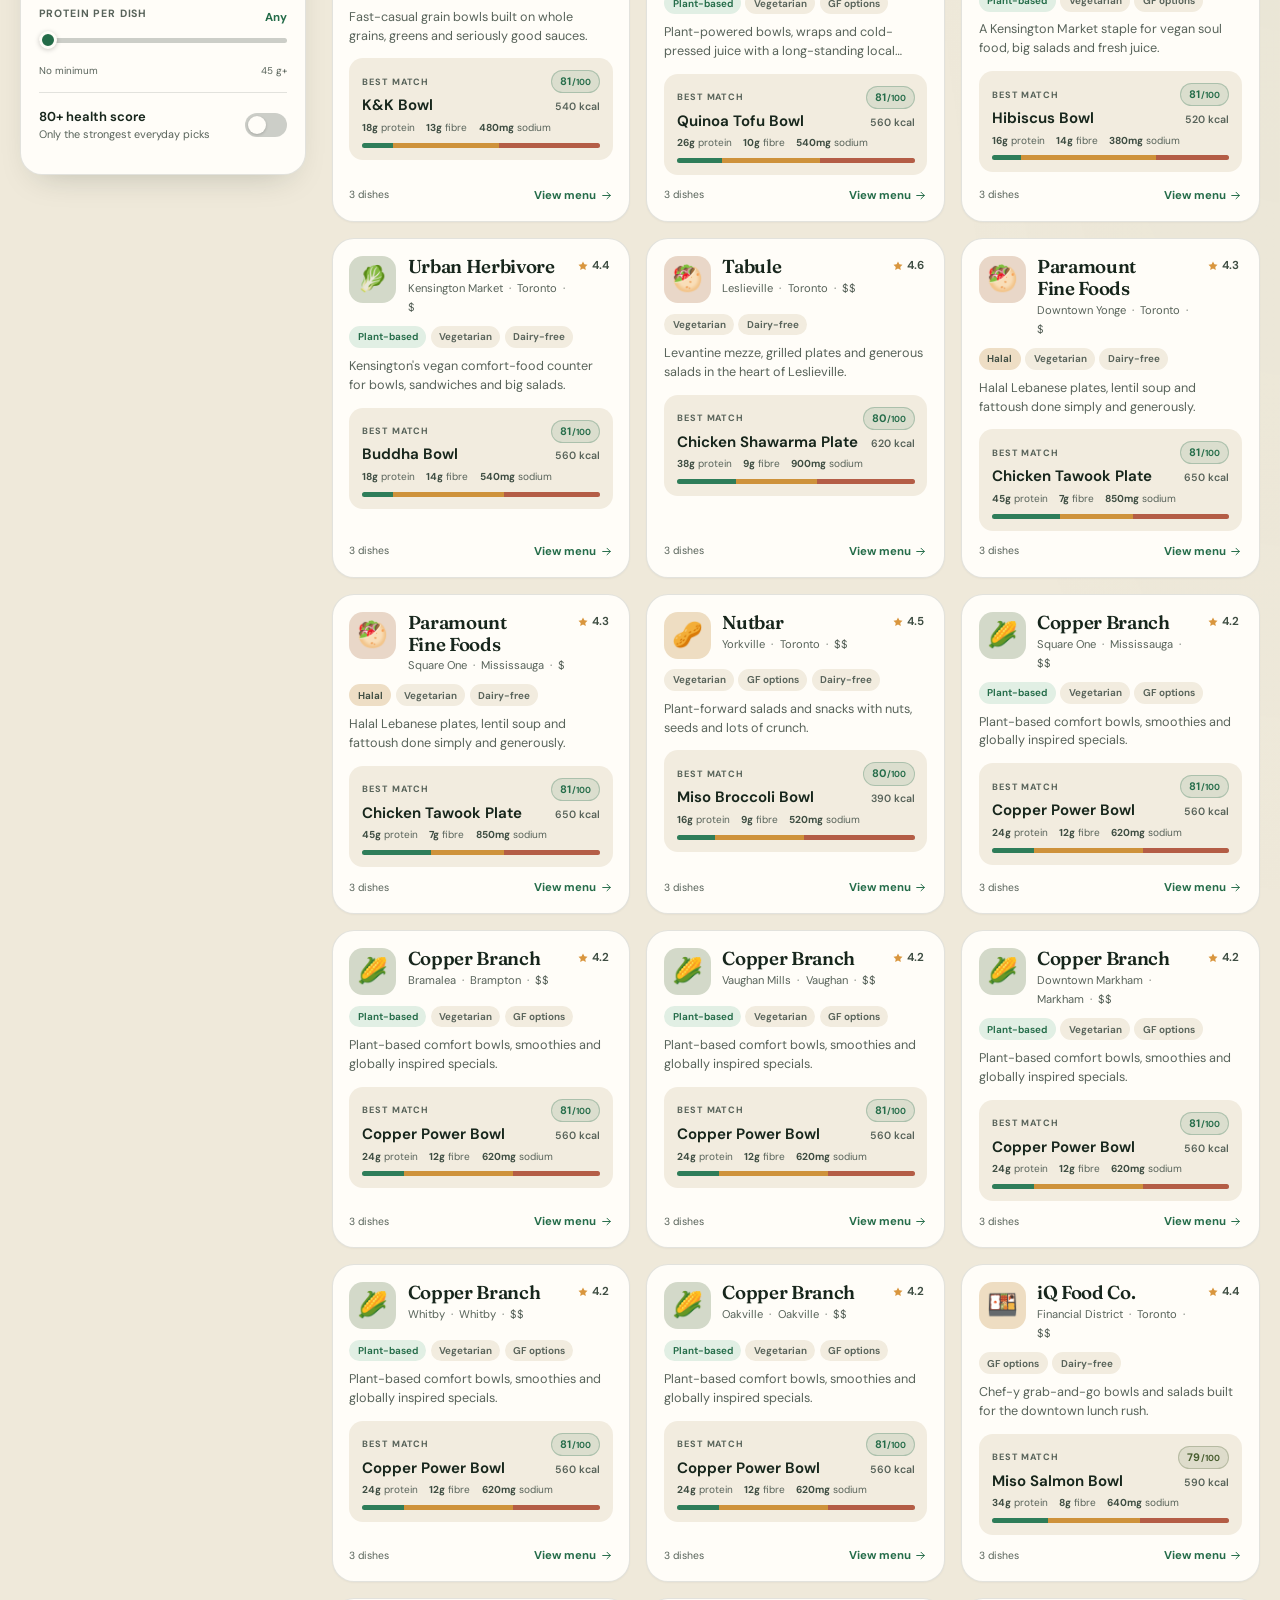
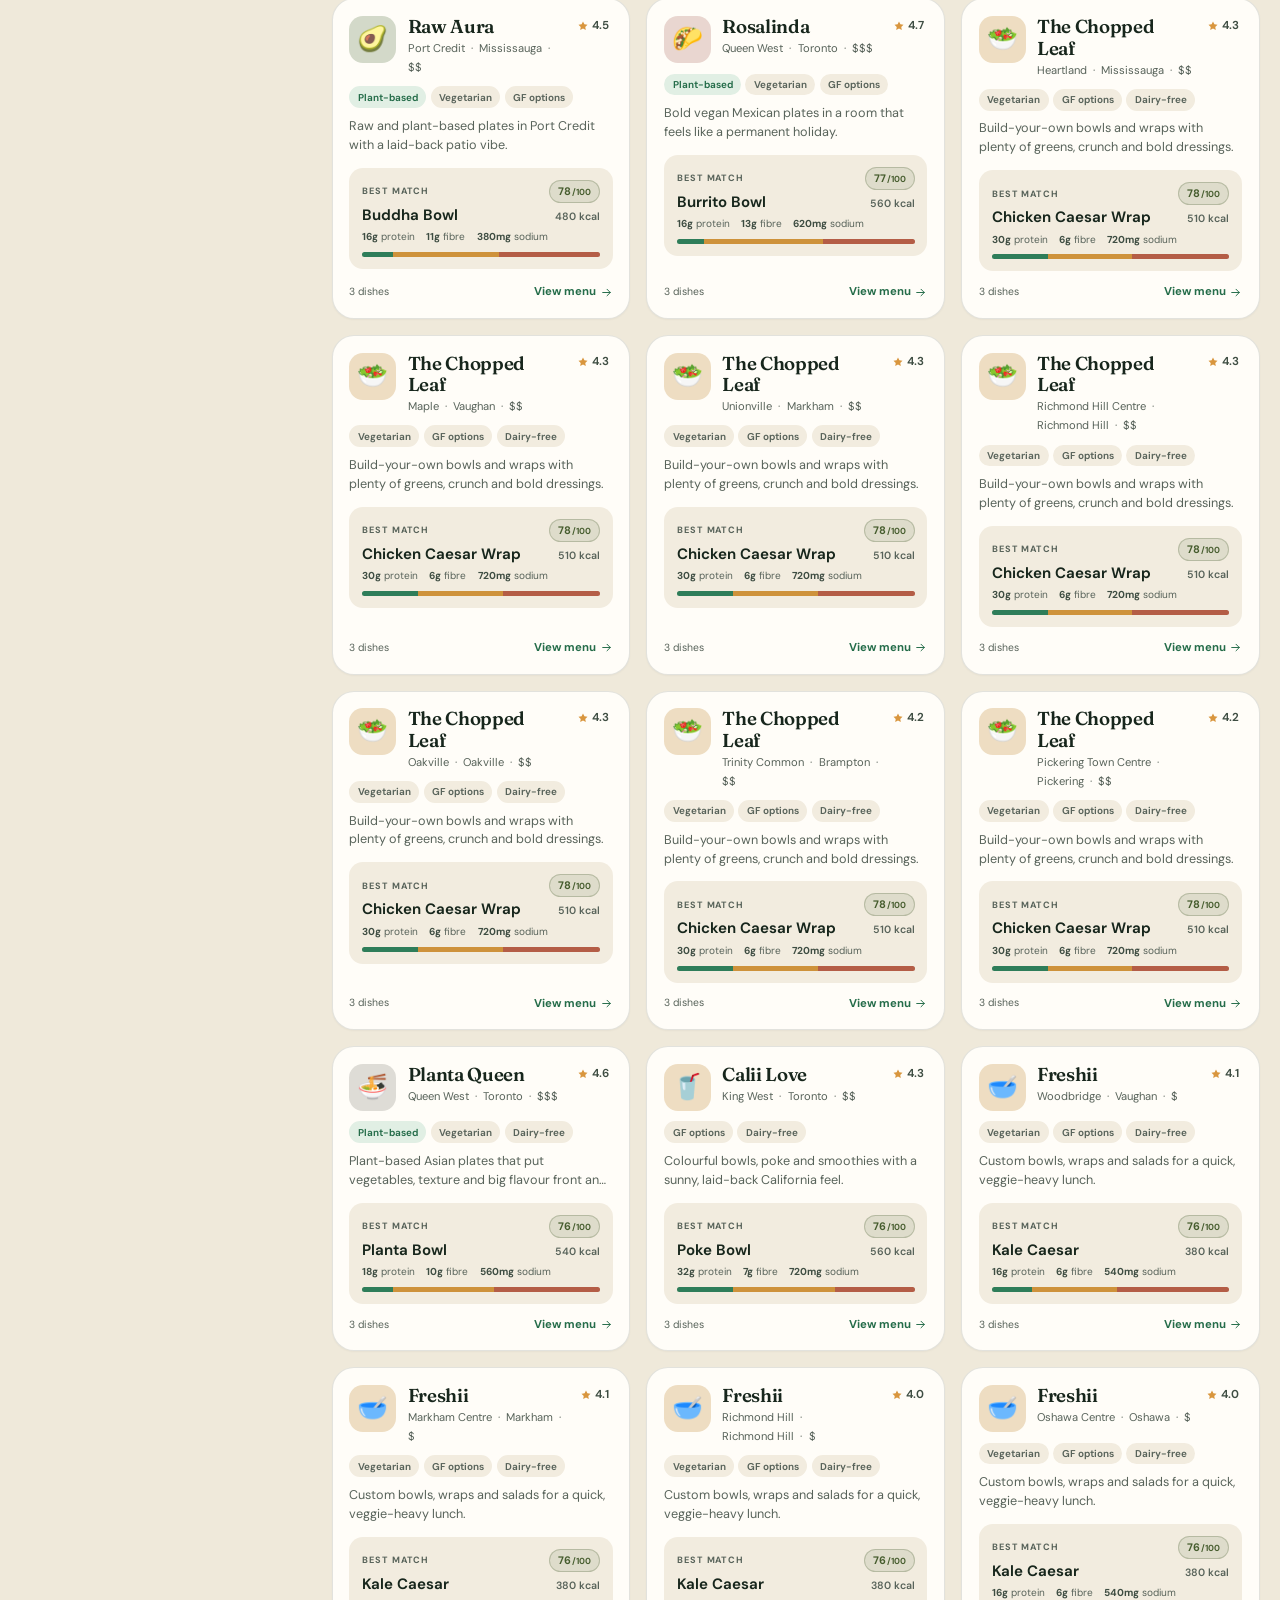
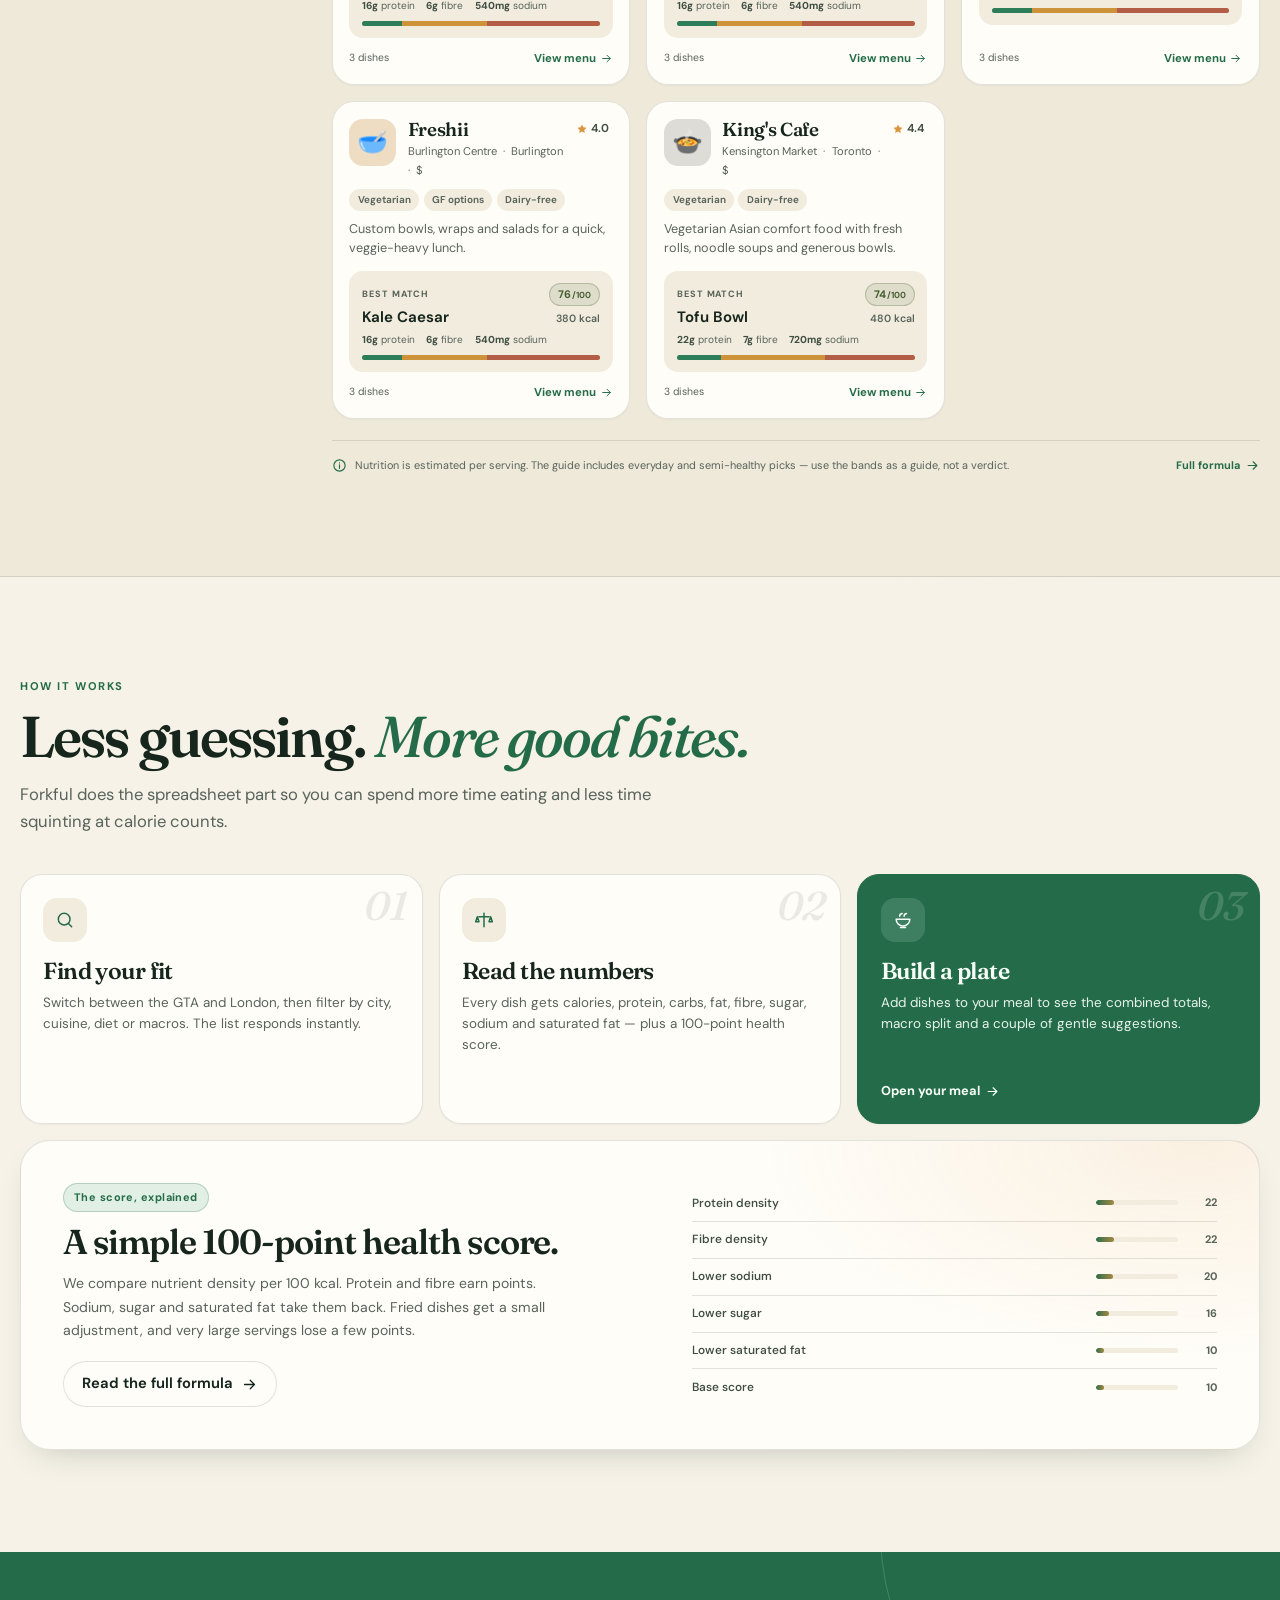
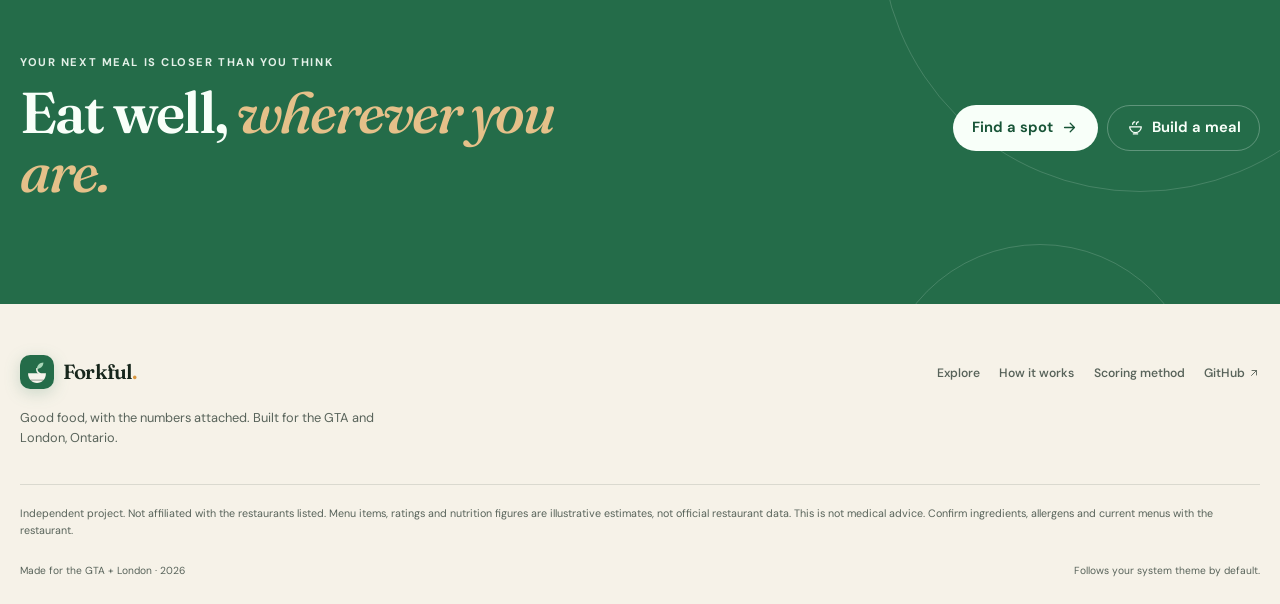
==== commit 16bc8474: "Expand London with everyday and semi-healthy spots" ====
--- a/index.html
+++ b/index.html
@@ -6,7 +6,7 @@
     <title>Forkful — Find healthy food across the GTA and London</title>
     <meta
       name="description"
-      content="Forkful is a guide to healthier dishes and spots across the GTA and London, Ontario. Compare calories, protein, fibre, sodium and more, then build a better meal."
+      content="Forkful is a guide to 105 dishes and 53 spots across the GTA and London, Ontario — from excellent everyday bowls to semi-healthy pizza, brunch and burger picks. Compare the nutrition, then build a better meal."
     />
     <meta name="color-scheme" content="light dark" />
     <meta name="theme-color" content="#f6f2e8" id="theme-color-meta" />
@@ -14,7 +14,7 @@
     <meta property="og:title" content="Forkful — Find healthy food across the GTA and London" />
     <meta
       property="og:description"
-      content="Compare the numbers behind 75 dishes at 43 GTA and London spots, filter by what matters, and build a better meal."
+      content="Compare the numbers behind 105 dishes at 53 GTA and London spots — from excellent everyday bowls to semi-healthy pizza, brunch and burger picks."
     />
     <meta property="og:type" content="website" />
     <meta property="og:locale" content="en_CA" />
@@ -31,7 +31,7 @@
     <meta name="twitter:title" content="Forkful — Find healthy food across the GTA and London" />
     <meta
       name="twitter:description"
-      content="Compare the numbers behind 75 dishes at 43 GTA and London spots, filter by what matters, and build a better meal."
+      content="Compare the numbers behind 105 dishes at 53 GTA and London spots — from excellent everyday bowls to semi-healthy pizza, brunch and burger picks."
     />
     <meta name="twitter:image" content="https://jorgequijano.github.io/food-finder/assets/preview.png" />
     <link rel="canonical" href="https://jorgequijano.github.io/food-finder/" />
@@ -315,8 +315,8 @@
               <p class="eyebrow">Explore the guide</p>
               <h2 id="explore-title">Good food, <em>filtered.</em></h2>
               <p class="section-lede">
-                Search by neighbourhood, cuisine, or the numbers you care about. Swipe through dishes
-                when you want the details.
+                Search by neighbourhood, cuisine, or the numbers you care about. Everyday spots and
+                semi-healthy picks are in the mix too — not just the greenest bowls.
               </p>
             </div>
             <div class="view-toggle" role="group" aria-label="Choose a view">
@@ -448,8 +448,8 @@
               <div class="results-note">
                 <svg class="icon" aria-hidden="true"><use href="#i-info"></use></svg>
                 <p>
-                  Nutrition is estimated per serving. Menus change — use the numbers as a guide, not
-                  gospel.
+                  Nutrition is estimated per serving. The guide includes everyday and semi-healthy
+                  picks — use the bands as a guide, not a verdict.
                 </p>
                 <a class="text-button" href="method.html">
                   Full formula
--- a/css/styles.css
+++ b/css/styles.css
@@ -697,11 +697,13 @@
 }
 
 .score-pill.balanced {
-  --score-color: color-mix(in srgb, var(--accent) 76%, var(--ink));
+  --score-color: var(--accent);
+  color: var(--ink-soft);
 }
 
 .score-pill.treat {
-  --score-color: color-mix(in srgb, var(--fat) 82%, var(--ink));
+  --score-color: var(--fat);
+  color: var(--ink-soft);
 }
 
 .macro-bar.is-large {
@@ -2140,6 +2142,22 @@
   background: color-mix(in srgb, var(--sugar) 16%, var(--surface-2));
 }
 
+.tile-pizza-italian {
+  background: color-mix(in srgb, var(--fat) 16%, var(--surface-2));
+}
+
+.tile-cafe-brunch {
+  background: color-mix(in srgb, var(--accent) 20%, var(--surface-2));
+}
+
+.tile-comfort-food {
+  background: color-mix(in srgb, var(--carbs) 18%, var(--surface-2));
+}
+
+.tile-burgers {
+  background: color-mix(in srgb, var(--fat) 20%, var(--surface-2));
+}
+
 .place-title-wrap,
 .dish-title-wrap {
   min-width: 0;
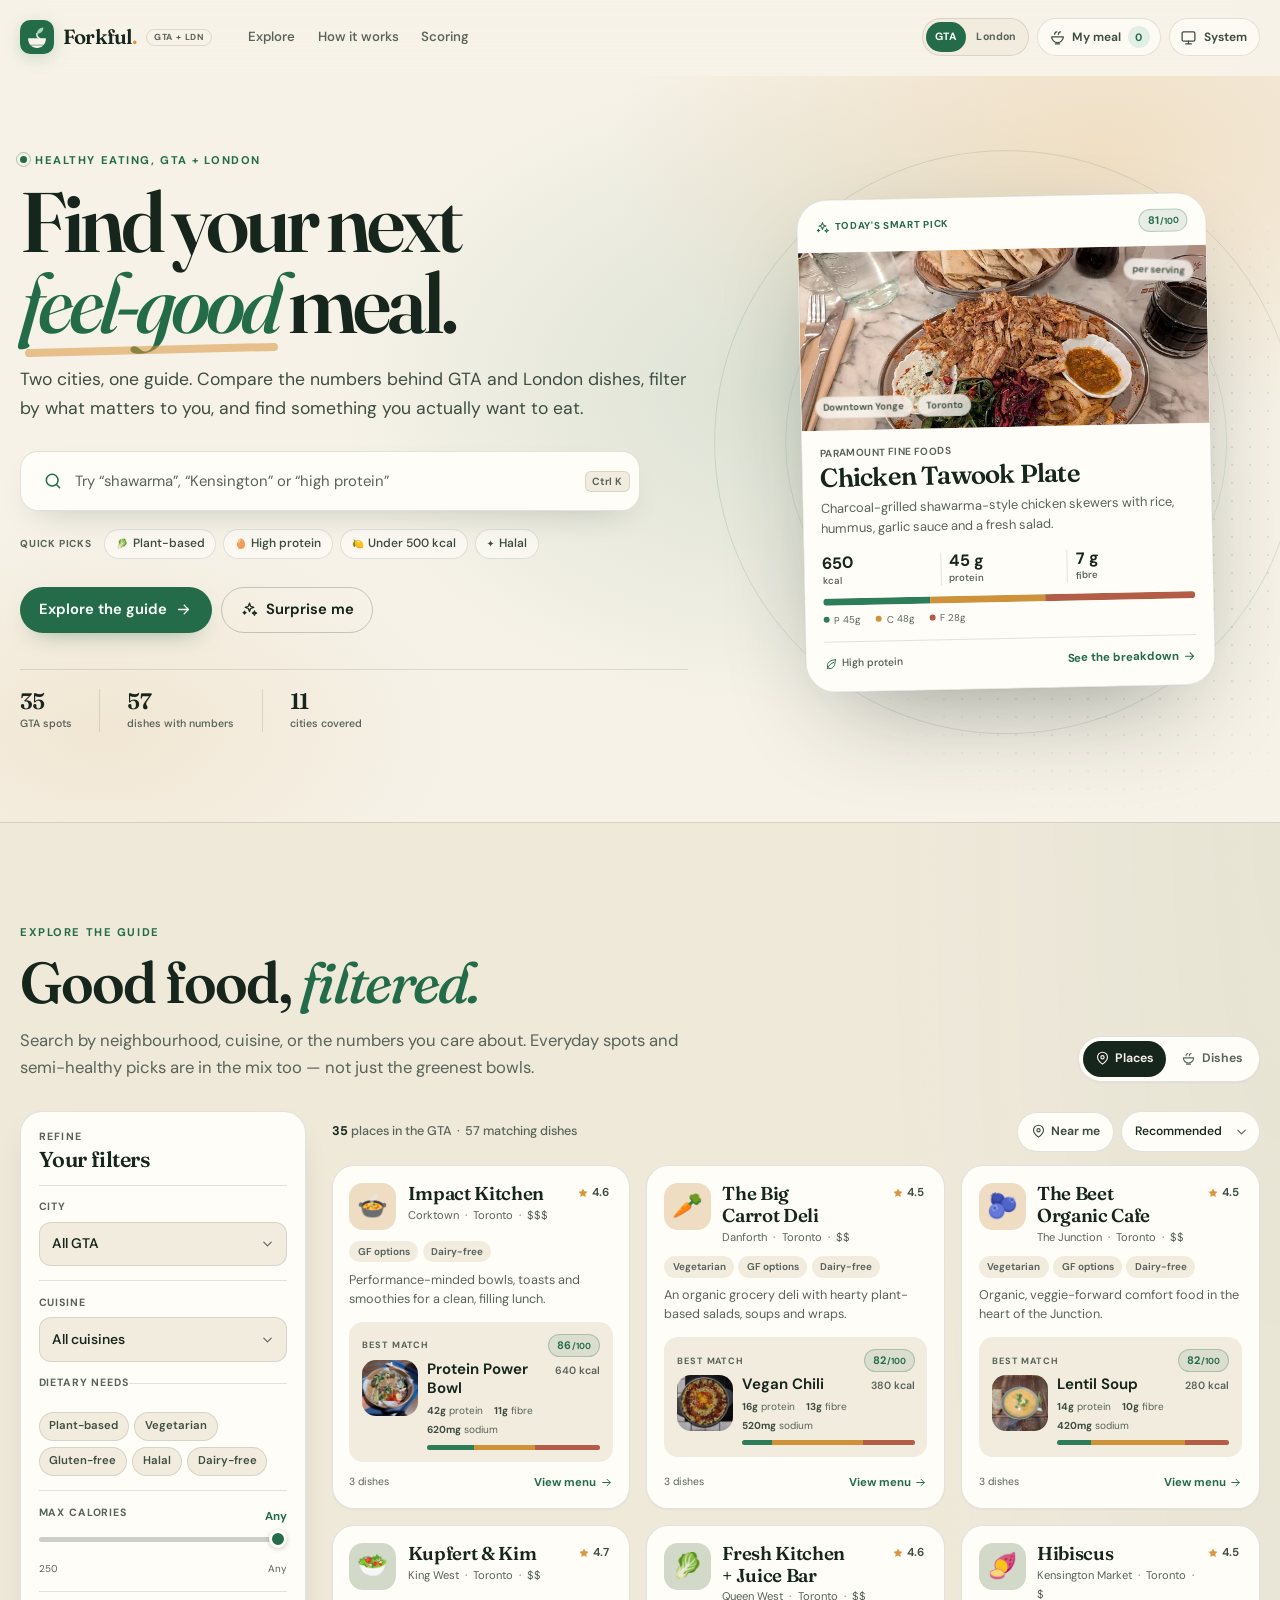
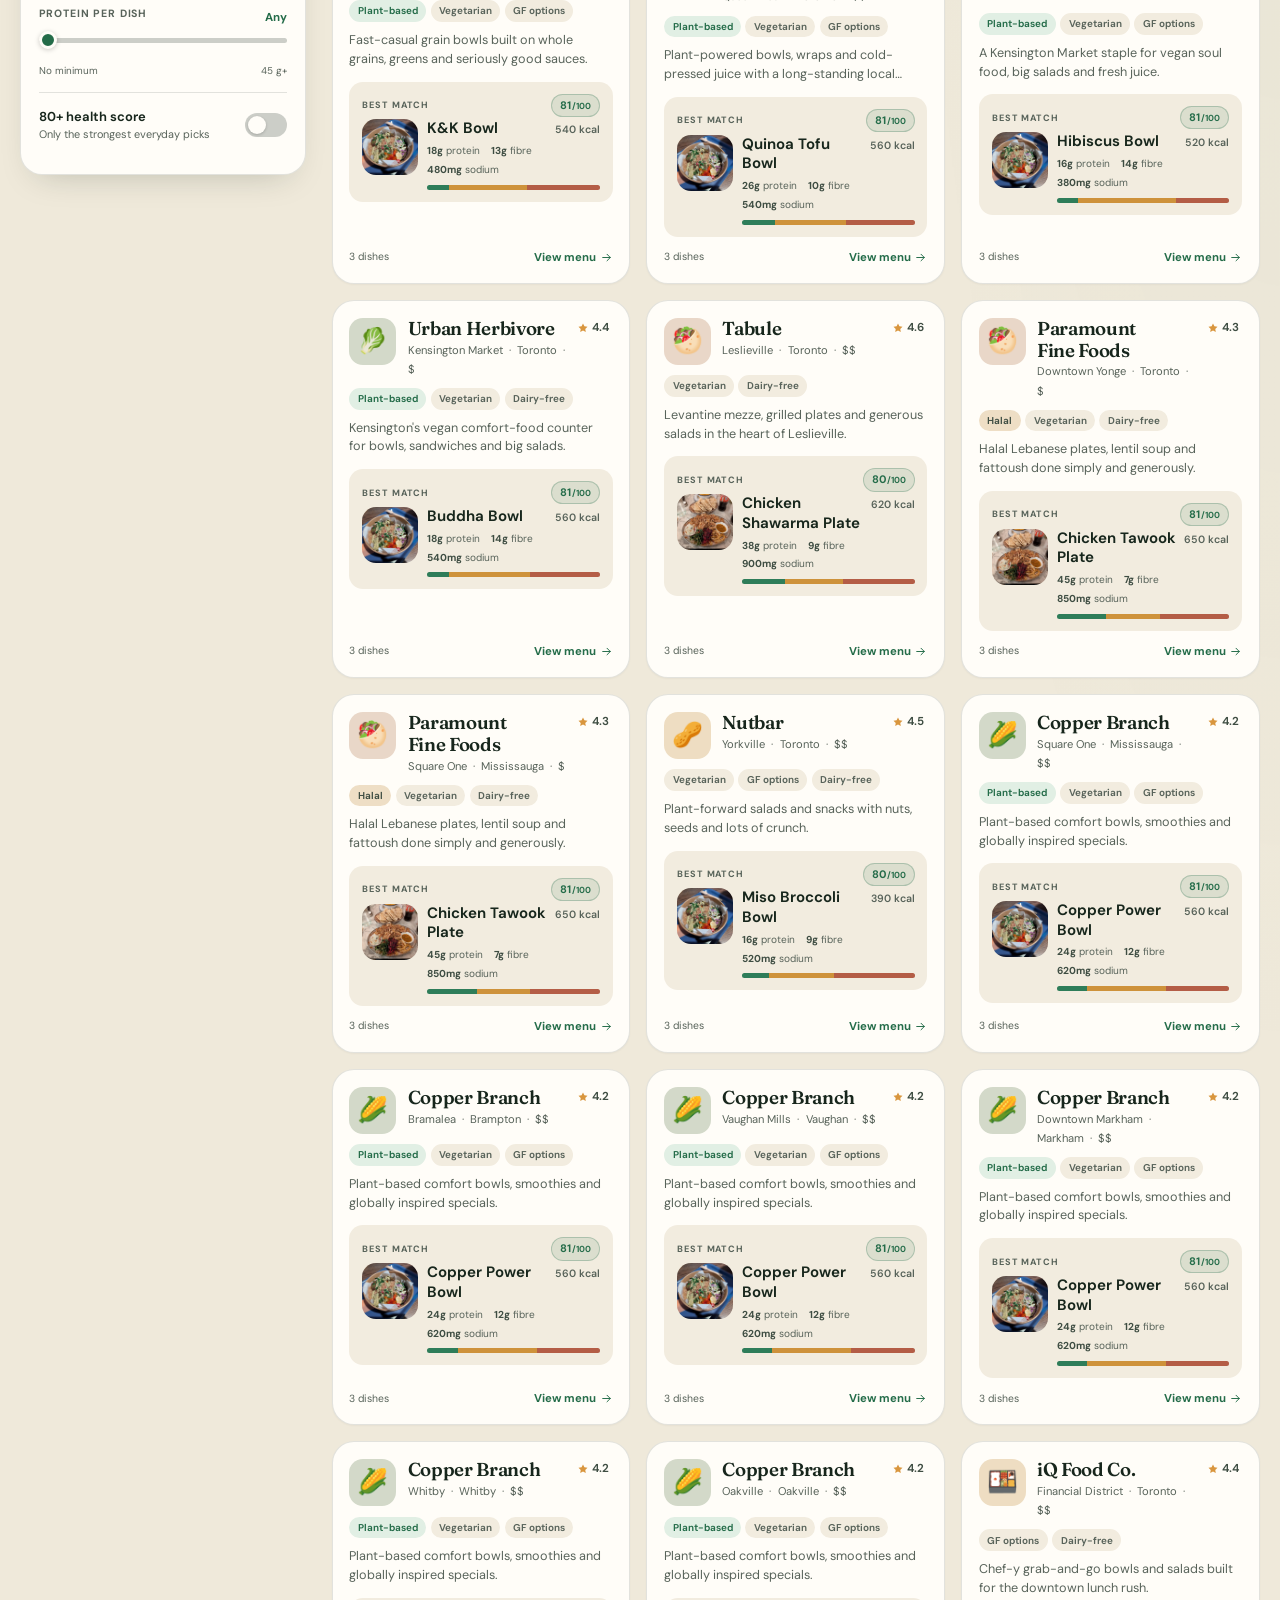
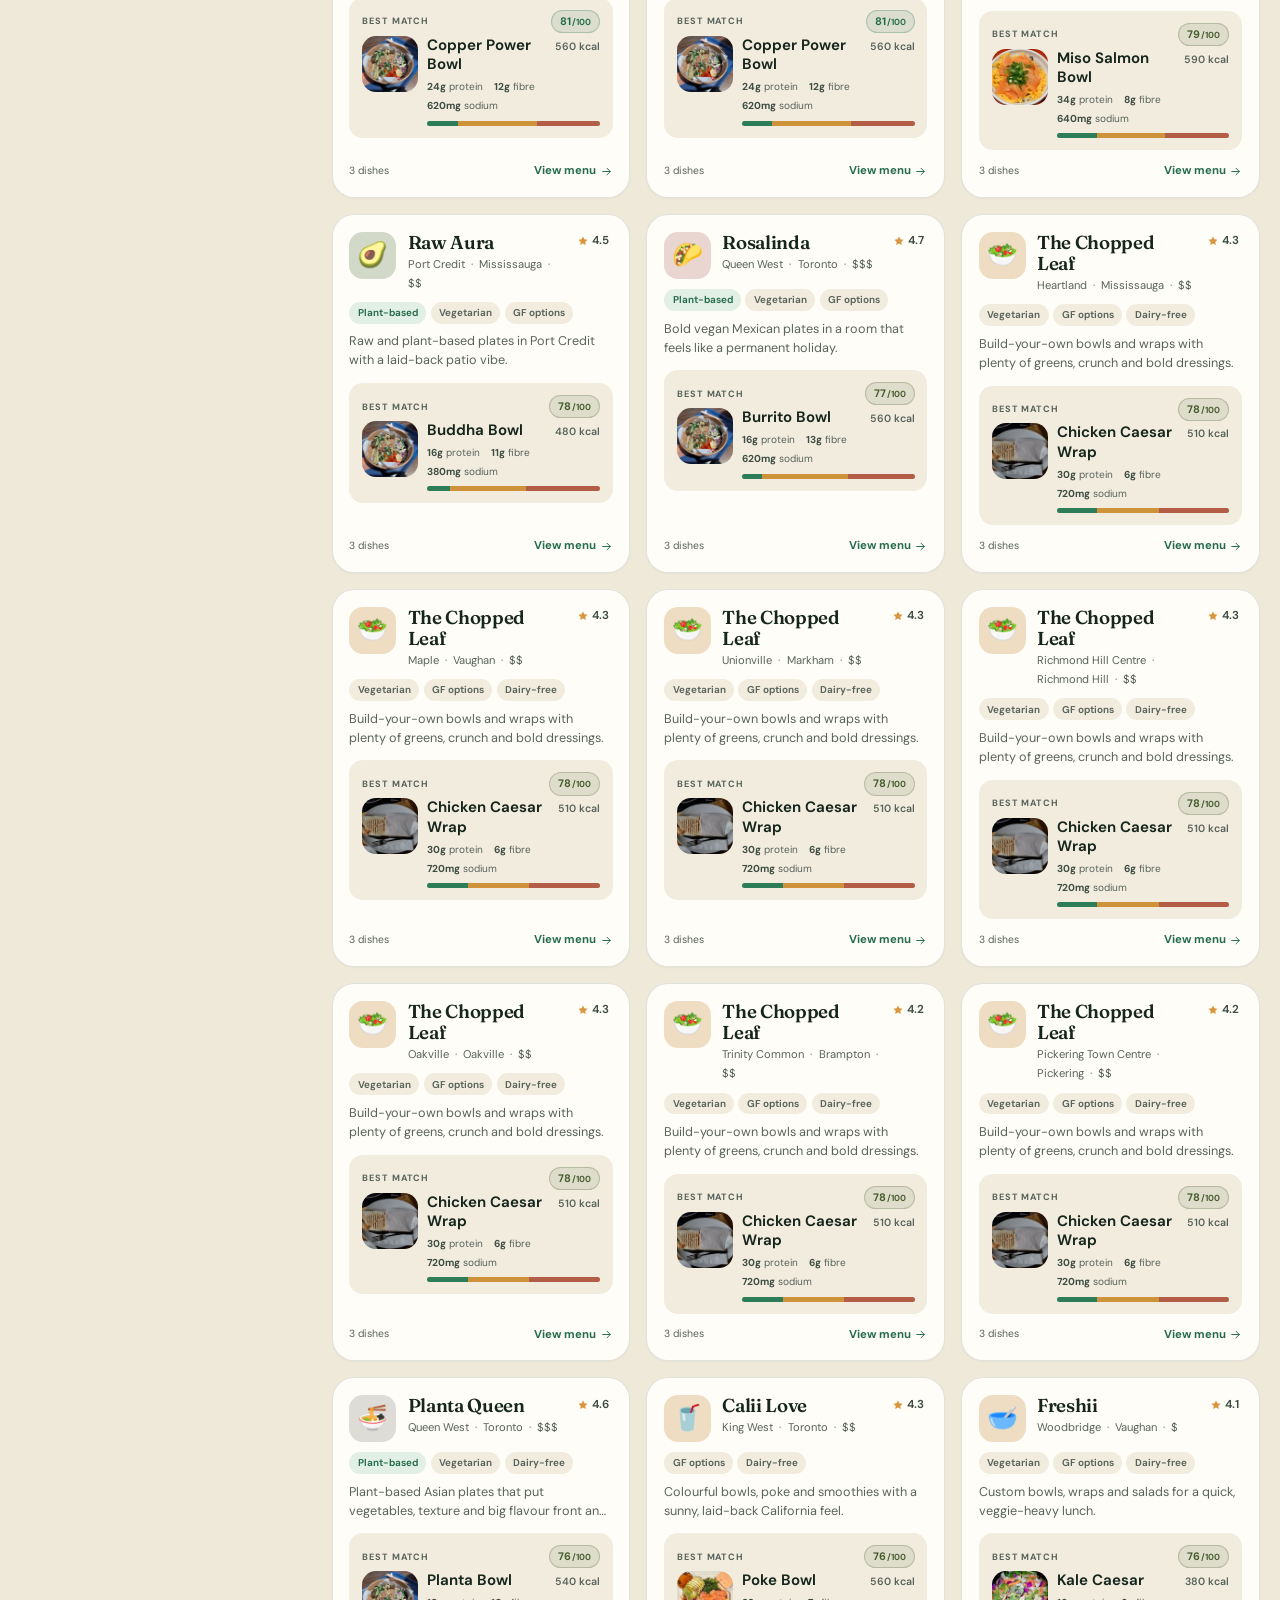
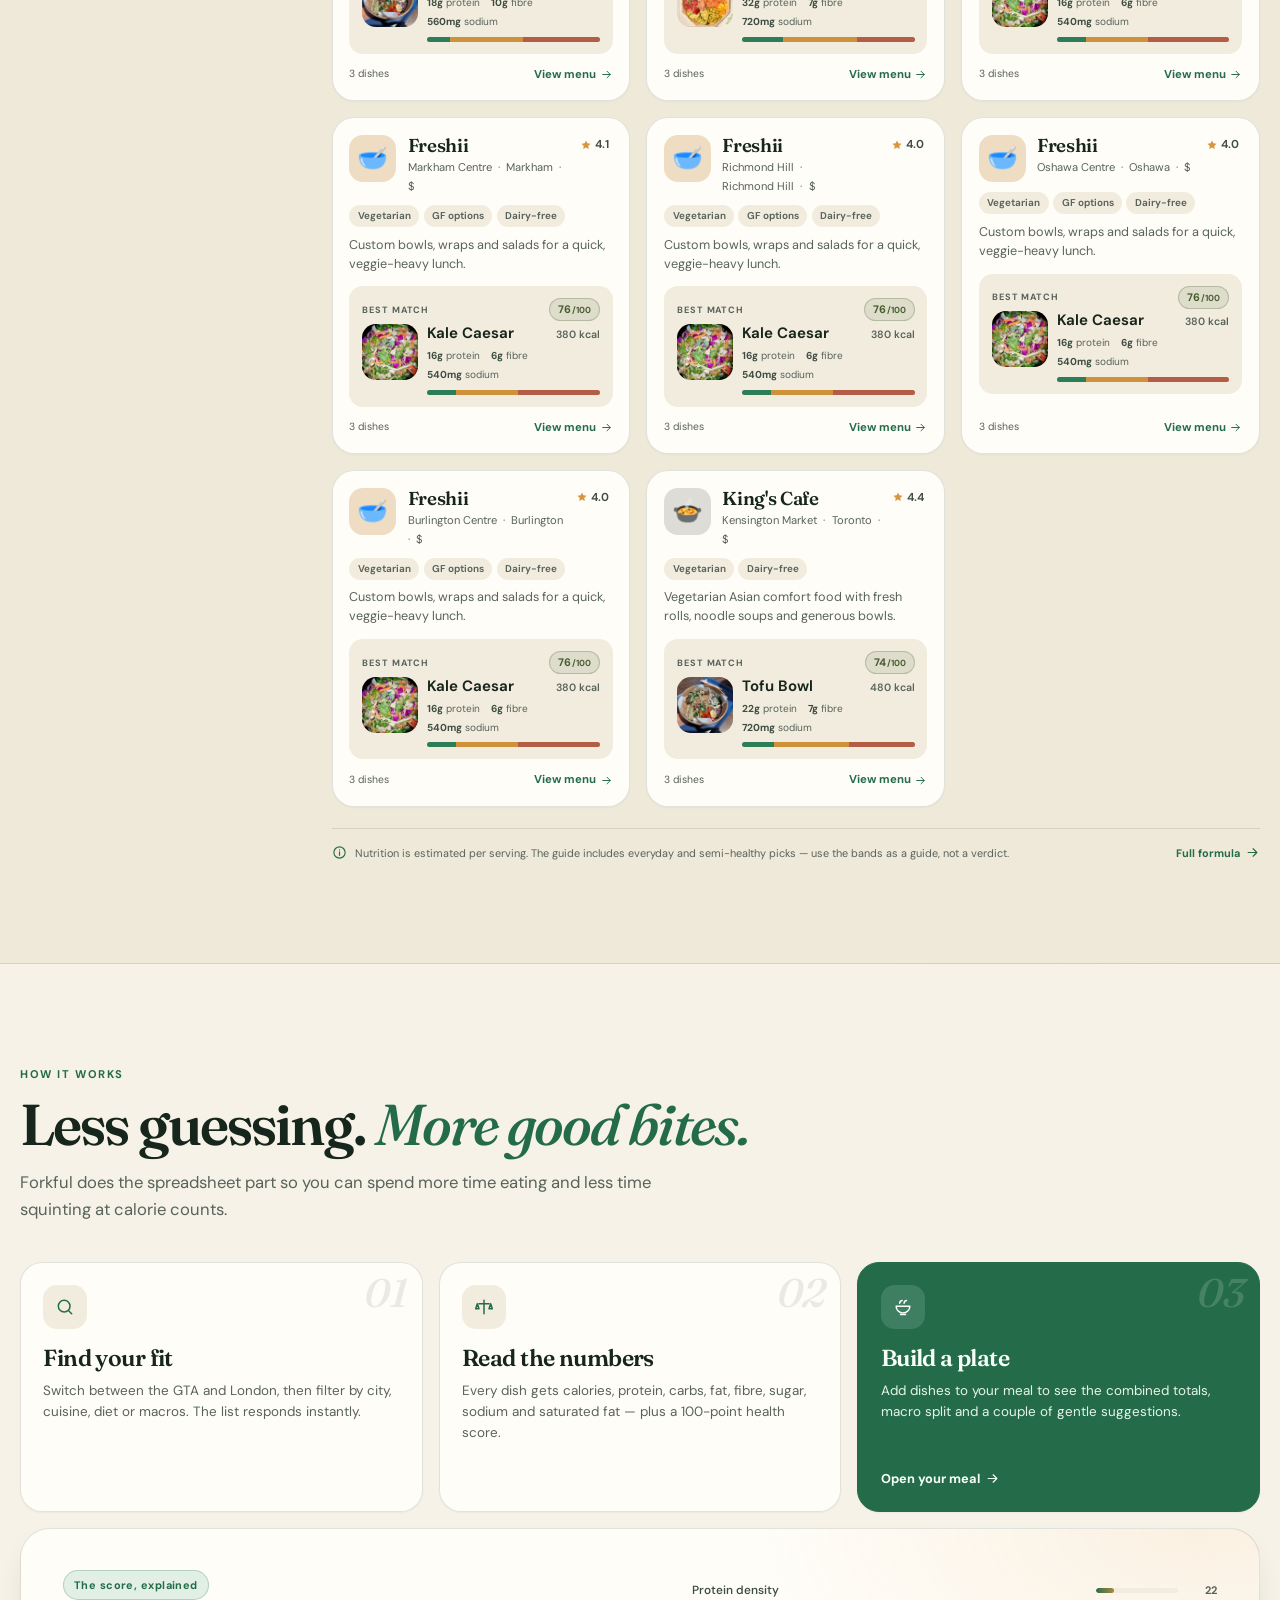
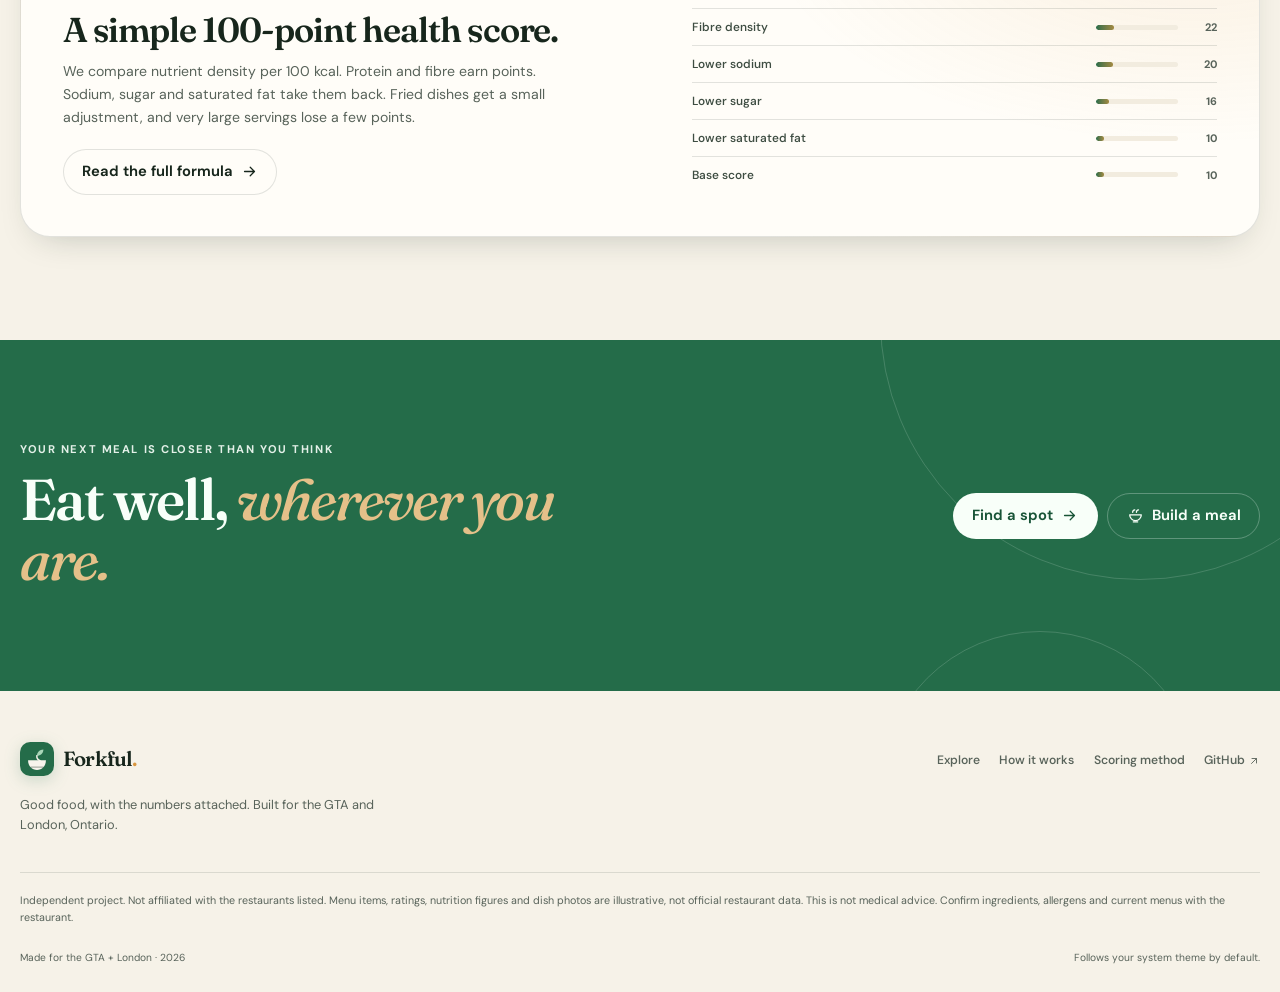
==== commit ed6501a2: "Add dish photo thumbnails across the guide Add a local CC0/public-domain photo library and generated" ====
--- a/index.html
+++ b/index.html
@@ -6,7 +6,7 @@
     <title>Forkful — Find healthy food across the GTA and London</title>
     <meta
       name="description"
-      content="Forkful is a guide to 105 dishes and 53 spots across the GTA and London, Ontario — from excellent everyday bowls to semi-healthy pizza, brunch and burger picks. Compare the nutrition, then build a better meal."
+      content="Forkful is a guide to 177 dishes and 89 spots across the GTA and London, Ontario — from excellent everyday bowls to semi-healthy pizza, brunch, burger and takeout picks. Compare the nutrition, then build a better meal."
     />
     <meta name="color-scheme" content="light dark" />
     <meta name="theme-color" content="#f6f2e8" id="theme-color-meta" />
@@ -14,7 +14,7 @@
     <meta property="og:title" content="Forkful — Find healthy food across the GTA and London" />
     <meta
       property="og:description"
-      content="Compare the numbers behind 105 dishes at 53 GTA and London spots — from excellent everyday bowls to semi-healthy pizza, brunch and burger picks."
+      content="Compare the numbers behind 177 dishes at 89 GTA and London spots — from excellent everyday bowls to semi-healthy pizza, brunch, burger and takeout picks."
     />
     <meta property="og:type" content="website" />
     <meta property="og:locale" content="en_CA" />
@@ -31,7 +31,7 @@
     <meta name="twitter:title" content="Forkful — Find healthy food across the GTA and London" />
     <meta
       name="twitter:description"
-      content="Compare the numbers behind 105 dishes at 53 GTA and London spots — from excellent everyday bowls to semi-healthy pizza, brunch and burger picks."
+      content="Compare the numbers behind 177 dishes at 89 GTA and London spots — from excellent everyday bowls to semi-healthy pizza, brunch, burger and takeout picks."
     />
     <meta name="twitter:image" content="https://jorgequijano.github.io/food-finder/assets/preview.png" />
     <link rel="canonical" href="https://jorgequijano.github.io/food-finder/" />
@@ -419,6 +419,10 @@
                     <svg class="icon" aria-hidden="true"><use href="#i-pin"></use></svg>
                     <span>Near me</span>
                   </button>
+                  <button class="control-button compare-button" id="open-compare" type="button" hidden>
+                    <svg class="icon" aria-hidden="true"><use href="#i-scale"></use></svg>
+                    <span>Compare <span class="compare-count">0</span></span>
+                  </button>
                   <div class="select-wrap sort-wrap">
                     <label class="sr-only" for="sort-select">Sort by</label>
                     <select id="sort-select">
@@ -601,9 +605,9 @@
           </a>
         </nav>
         <p class="footer-fineprint">
-          Independent project. Not affiliated with the restaurants listed. Menu items, ratings and
-          nutrition figures are illustrative estimates, not official restaurant data. This is not
-          medical advice. Confirm ingredients, allergens and current menus with the restaurant.
+          Independent project. Not affiliated with the restaurants listed. Menu items, ratings,
+          nutrition figures and dish photos are illustrative, not official restaurant data. This is
+          not medical advice. Confirm ingredients, allergens and current menus with the restaurant.
         </p>
         <div class="footer-bottom">
           <span>Made for the GTA + London · <span id="footer-year">2026</span></span>
@@ -639,6 +643,31 @@
           </button>
         </div>
         <div class="meal-content" id="meal-content"></div>
+      </div>
+    </dialog>
+
+    <dialog class="modal compare-modal" id="compare-dialog" aria-labelledby="compare-title">
+      <div class="modal-shell">
+        <div class="modal-topbar">
+          <div>
+            <p class="overline">Compare dishes</p>
+            <h2 id="compare-title">Side by side</h2>
+          </div>
+          <button class="modal-close" type="button" data-close-dialog aria-label="Close comparison">
+            <svg class="icon" aria-hidden="true"><use href="#i-x"></use></svg>
+          </button>
+        </div>
+        <div class="modal-scroll">
+          <div class="compare-grid" id="compare-grid"></div>
+          <div class="compare-actions">
+            <button class="btn btn-primary" type="button" data-compare-add-all>
+              Add all to meal
+            </button>
+            <button class="text-button" type="button" data-compare-clear>
+              Clear comparison
+            </button>
+          </div>
+        </div>
       </div>
     </dialog>
 
@@ -718,10 +747,11 @@
             <div>
               <strong>These numbers are estimates.</strong>
               <p>
-                Menus, portions and recipes change. This independent demo is not affiliated with or
-                endorsed by the restaurants listed, and it is not medical advice. If you have
-                allergies or a medical condition, confirm details directly with the restaurant and a
-                qualified professional.
+                Menus, portions and recipes change. Dish photos are representative, not official
+                restaurant photography. This independent demo is not affiliated with or endorsed by
+                the restaurants listed, and it is not medical advice. If you have allergies or a
+                medical condition, confirm details directly with the restaurant and a qualified
+                professional.
               </p>
             </div>
           </div>
--- a/css/styles.css
+++ b/css/styles.css
@@ -1383,6 +1383,52 @@
   transform: rotate(3deg);
 }
 
+/* Dish photos */
+
+.dish-media {
+  position: relative;
+  overflow: hidden;
+}
+
+.dish-media img {
+  display: block;
+  width: 100%;
+  height: 100%;
+  object-fit: cover;
+}
+
+.dish-media.is-fallback {
+  line-height: 1;
+}
+
+.pick-photo {
+  position: absolute;
+  inset: 0;
+  display: block;
+  width: 100%;
+  height: 100%;
+  border-radius: 0;
+  background: transparent;
+}
+
+.pick-photo img {
+  object-fit: cover;
+}
+
+.pick-photo.is-fallback {
+  display: grid;
+  place-items: center;
+  font-size: 5.4rem;
+  filter: drop-shadow(0 18px 18px rgba(23, 38, 28, 0.18));
+  transform: rotate(4deg);
+  animation: floatFood 6s ease-in-out infinite;
+}
+
+.pick-media.has-photo::before,
+.pick-media.has-photo::after {
+  display: none;
+}
+
 .pick-content {
   padding: 1rem 1.1rem 1.15rem;
 }
@@ -2122,6 +2168,13 @@
   line-height: 1;
 }
 
+.dish-card .emoji-tile {
+  width: 64px;
+  height: 64px;
+  border-radius: 18px;
+  font-size: 2rem;
+}
+
 .tile-plant-based {
   background: color-mix(in srgb, var(--brand) 15%, var(--surface-2));
 }
@@ -2156,6 +2209,10 @@
 
 .tile-burgers {
   background: color-mix(in srgb, var(--fat) 20%, var(--surface-2));
+}
+
+.tile-indian {
+  background: color-mix(in srgb, var(--accent) 23%, var(--surface-2));
 }
 
 .place-title-wrap,
@@ -2331,6 +2388,29 @@
   font-size: 0.66rem;
   font-weight: 600;
   font-variant-numeric: tabular-nums;
+}
+
+.best-dish-body {
+  display: grid;
+  grid-template-columns: 56px minmax(0, 1fr);
+  gap: 0.55rem;
+  align-items: start;
+}
+
+.best-dish-copy {
+  min-width: 0;
+}
+
+.best-dish-thumb {
+  display: grid;
+  width: 56px;
+  height: 56px;
+  place-items: center;
+  border-radius: 14px;
+  background: var(--surface);
+  font-size: 1.5rem;
+  line-height: 1;
+  overflow: hidden;
 }
 
 .mini-stats {
@@ -3095,6 +3175,199 @@
 }
 
 /* --------------------------------------------------------------------------
+   Compare (side-by-side dish comparison)
+   -------------------------------------------------------------------------- */
+
+.dish-compare-btn {
+  display: grid;
+  place-items: center;
+  width: 34px;
+  height: 34px;
+  border: 1px solid var(--line);
+  border-radius: 999px;
+  background: var(--surface);
+  color: var(--ink-soft);
+  transition: background-color 0.2s ease, border-color 0.2s ease, color 0.2s ease;
+}
+
+.dish-compare-btn:hover {
+  border-color: var(--line-strong);
+  background: var(--surface-2);
+}
+
+.dish-compare-btn[aria-pressed="true"] {
+  border-color: color-mix(in srgb, var(--brand) 40%, var(--line));
+  background: var(--brand-soft);
+  color: var(--brand);
+}
+
+.dish-compare-btn .icon {
+  width: 16px;
+  height: 16px;
+}
+
+.compare-grid {
+  display: flex;
+  flex-direction: column;
+  gap: 1rem;
+}
+
+.compare-item {
+  display: flex;
+  flex-direction: column;
+  gap: 0.75rem;
+  border: 1px solid var(--line);
+  border-radius: 16px;
+  padding: 1rem;
+  background: var(--surface);
+}
+
+.compare-item-head {
+  display: flex;
+  align-items: center;
+  gap: 0.75rem;
+}
+
+.compare-item-title {
+  display: flex;
+  min-width: 0;
+  flex: 1;
+  align-items: center;
+  flex-wrap: wrap;
+  gap: 0.45rem;
+}
+
+.compare-item-head button[data-compare-remove] {
+  display: grid;
+  place-items: center;
+  width: 28px;
+  height: 28px;
+  border: 0;
+  border-radius: 8px;
+  background: transparent;
+  color: var(--muted);
+  flex: none;
+}
+
+.compare-item-head button[data-compare-remove]:hover {
+  background: var(--surface-2);
+  color: var(--ink);
+}
+
+.compare-emoji {
+  display: grid;
+  width: 72px;
+  height: 72px;
+  flex: none;
+  place-items: center;
+  border-radius: 16px;
+  background: var(--surface-2);
+  font-size: 2.4rem;
+  line-height: 1;
+  overflow: hidden;
+}
+
+.compare-item-head h3 {
+  margin: 0;
+  font-size: 1rem;
+  font-family: var(--font-display);
+}
+
+.compare-place {
+  margin: 0 0 0.5rem 0;
+  font-size: 0.78rem;
+  color: var(--muted);
+}
+
+.compare-desc {
+  margin: 0 0 0.75rem 0;
+  font-size: 0.82rem;
+  color: var(--ink-soft);
+  line-height: 1.5;
+}
+
+.compare-stats {
+  display: flex;
+  gap: 0.6rem;
+  flex-wrap: wrap;
+}
+
+.compare-stats div {
+  display: flex;
+  flex-direction: column;
+  gap: 0.125rem;
+  font-size: 0.72rem;
+  color: var(--muted);
+}
+
+.compare-stats strong {
+  color: var(--ink);
+  font-size: 0.88rem;
+}
+
+.compare-stats div span {
+  font-size: 0.68rem;
+}
+
+.compare-actions-item {
+  display: flex;
+  gap: 0.5rem;
+  margin-top: auto;
+}
+
+.compare-actions-item .btn {
+  flex: 1;
+}
+
+.compare-actions-item .compare-remove-item {
+  flex: none;
+  width: 34px;
+  padding: 0;
+  display: grid;
+  place-items: center;
+  min-width: auto;
+}
+
+.compare-empty {
+  display: flex;
+  flex-direction: column;
+  align-items: center;
+  text-align: center;
+  padding: 3rem 1.5rem;
+  border: 1px dashed var(--line-strong);
+  border-radius: var(--radius-lg);
+  background: var(--surface);
+}
+
+.compare-empty-emoji {
+  font-size: 3rem;
+  line-height: 1;
+  margin-bottom: 0.75rem;
+}
+
+.compare-empty h3 {
+  margin: 0 0 0.5rem 0;
+  font-family: var(--font-display);
+}
+
+.compare-actions {
+  display: flex;
+  gap: 0.6rem;
+  margin-top: 1rem;
+}
+
+.compare-actions .text-button {
+  flex: 1;
+}
+
+/* Toolbar compare button active state */
+.control-button.compare-button.is-active {
+  border-color: color-mix(in srgb, var(--brand) 40%, var(--line));
+  background: var(--brand-soft);
+  color: var(--brand);
+}
+
+/* --------------------------------------------------------------------------
    Modal shell
    -------------------------------------------------------------------------- */
 
@@ -3215,17 +3488,17 @@
 
 .detail-hero {
   display: grid;
-  grid-template-columns: 76px minmax(0, 1fr) auto;
+  grid-template-columns: 104px minmax(0, 1fr) auto;
   gap: 1rem;
   align-items: start;
 }
 
 .detail-emoji {
   display: grid;
-  width: 76px;
-  height: 76px;
+  width: 104px;
+  height: 104px;
   place-items: center;
-  border-radius: 22px;
+  border-radius: 26px;
   background:
     radial-gradient(
       circle at 40% 30%,
@@ -3233,7 +3506,7 @@
       transparent 65%
     ),
     var(--surface-2);
-  font-size: 2.5rem;
+  font-size: 3rem;
   line-height: 1;
 }
 
@@ -3738,6 +4011,16 @@
   font-variant-numeric: tabular-nums;
 }
 
+.map-actions {
+  display: grid;
+  gap: 0.4rem;
+  margin-top: 0.25rem;
+}
+
+.map-actions .btn {
+  margin-top: 0;
+}
+
 .location-panel .btn {
   width: 100%;
   min-height: 40px;
@@ -3787,6 +4070,155 @@
   color: var(--muted);
   font-size: 0.62rem;
   line-height: 1.5;
+}
+
+/* Smart swaps */
+
+.swap-panel {
+  margin-top: 1rem;
+  border-color: color-mix(in srgb, var(--brand) 22%, var(--line));
+  background:
+    radial-gradient(
+      70% 100% at 100% 0%,
+      color-mix(in srgb, var(--brand) 9%, transparent),
+      transparent 70%
+    ),
+    color-mix(in srgb, var(--brand) 5%, var(--surface));
+}
+
+.swap-panel-head {
+  display: flex;
+  align-items: flex-start;
+  justify-content: space-between;
+  gap: 0.8rem;
+}
+
+.swap-panel-head h3 {
+  margin-top: 0.2rem;
+  font-family: var(--font-display);
+  font-size: 1.5rem;
+  font-weight: 600;
+  letter-spacing: -0.025em;
+  line-height: 1.1;
+}
+
+.swap-count {
+  flex: none;
+  padding: 0.28rem 0.5rem;
+  border: 1px solid color-mix(in srgb, var(--brand) 25%, transparent);
+  border-radius: 999px;
+  background: var(--brand-soft);
+  color: var(--brand);
+  font-size: 0.62rem;
+  font-weight: 700;
+  white-space: nowrap;
+}
+
+.swap-list {
+  display: grid;
+  grid-template-columns: repeat(auto-fit, minmax(min(100%, 260px), 1fr));
+  gap: 0.55rem;
+  margin-top: 0.85rem;
+}
+
+.swap-item {
+  display: flex;
+  align-items: flex-start;
+  gap: 0.6rem;
+  padding: 0.75rem;
+  border: 1px solid var(--line);
+  border-radius: 14px;
+  background: var(--surface);
+}
+
+.swap-icon {
+  display: grid;
+  width: 30px;
+  height: 30px;
+  flex: none;
+  place-items: center;
+  border-radius: 9px;
+  background: var(--brand-soft);
+  color: var(--brand);
+}
+
+.swap-icon .icon {
+  width: 15px;
+  height: 15px;
+}
+
+.swap-body {
+  min-width: 0;
+}
+
+.swap-body h4 {
+  font-size: 0.8rem;
+  font-weight: 700;
+  line-height: 1.35;
+}
+
+.swap-body p {
+  margin-top: 0.18rem;
+  color: var(--muted);
+  font-size: 0.67rem;
+  line-height: 1.45;
+}
+
+.swap-metrics {
+  display: flex;
+  flex-wrap: wrap;
+  gap: 0.25rem;
+  margin-top: 0.45rem;
+}
+
+.swap-score {
+  display: inline-flex;
+  align-items: baseline;
+  gap: 0.3rem;
+  padding: 0.24rem 0.42rem;
+  border-radius: 999px;
+  background: var(--brand);
+  color: var(--brand-contrast);
+  font-size: 0.6rem;
+  font-weight: 700;
+  font-variant-numeric: tabular-nums;
+  white-space: nowrap;
+}
+
+.swap-score strong {
+  font-size: 0.67rem;
+  font-weight: 750;
+}
+
+.swap-delta {
+  display: inline-flex;
+  align-items: center;
+  padding: 0.22rem 0.4rem;
+  border: 1px solid var(--line);
+  border-radius: 999px;
+  background: var(--surface-2);
+  color: var(--ink-soft);
+  font-size: 0.58rem;
+  font-weight: 600;
+  font-variant-numeric: tabular-nums;
+  white-space: nowrap;
+}
+
+.swap-note {
+  margin-top: 0.65rem;
+  color: var(--muted);
+  font-size: 0.61rem;
+  line-height: 1.45;
+}
+
+@media (max-width: 560px) {
+  .swap-panel-head h3 {
+    font-size: 1.3rem;
+  }
+
+  .swap-list {
+    grid-template-columns: 1fr;
+  }
 }
 
 /* Restaurant menu inside modal */
@@ -4106,6 +4538,45 @@
       transparent 70%
     ),
     var(--surface-2);
+}
+
+.meal-collage {
+  position: relative;
+  display: grid;
+  grid-template-columns: repeat(3, minmax(0, 1fr));
+  gap: 0.3rem;
+  margin-bottom: 0.7rem;
+}
+
+.meal-collage-item {
+  display: grid;
+  aspect-ratio: 1;
+  place-items: center;
+  overflow: hidden;
+  border-radius: 10px;
+  background: var(--surface);
+  font-size: 1.1rem;
+  line-height: 1;
+}
+
+.meal-collage-item img {
+  width: 100%;
+  height: 100%;
+  object-fit: cover;
+}
+
+.meal-collage-more {
+  position: absolute;
+  right: 0.3rem;
+  bottom: 0.3rem;
+  padding: 0.08rem 0.3rem;
+  border-radius: 999px;
+  background: color-mix(in srgb, var(--ink) 72%, transparent);
+  color: var(--surface);
+  font-size: 0.55rem;
+  font-weight: 700;
+  line-height: 1.3;
+  backdrop-filter: blur(4px);
 }
 
 .meal-calories {
@@ -4971,15 +5442,31 @@
   }
 
   .detail-hero {
-    grid-template-columns: 58px minmax(0, 1fr);
+    grid-template-columns: 64px minmax(0, 1fr);
     gap: 0.8rem;
   }
 
   .detail-emoji {
-    width: 58px;
-    height: 58px;
-    border-radius: 17px;
-    font-size: 1.9rem;
+    width: 64px;
+    height: 64px;
+    border-radius: 18px;
+    font-size: 2rem;
+  }
+
+  .compare-emoji {
+    width: 56px;
+    height: 56px;
+    font-size: 2rem;
+  }
+
+  .best-dish-body {
+    grid-template-columns: 48px minmax(0, 1fr);
+  }
+
+  .best-dish-thumb {
+    width: 48px;
+    height: 48px;
+    font-size: 1.25rem;
   }
 
   .detail-heading h2 {
@@ -5203,14 +5690,14 @@
   }
 
   .detail-hero {
-    grid-template-columns: 50px minmax(0, 1fr);
+    grid-template-columns: 56px minmax(0, 1fr);
   }
 
   .detail-emoji {
-    width: 50px;
-    height: 50px;
-    border-radius: 15px;
-    font-size: 1.65rem;
+    width: 56px;
+    height: 56px;
+    border-radius: 16px;
+    font-size: 1.75rem;
   }
 
   .detail-heading h2 {
